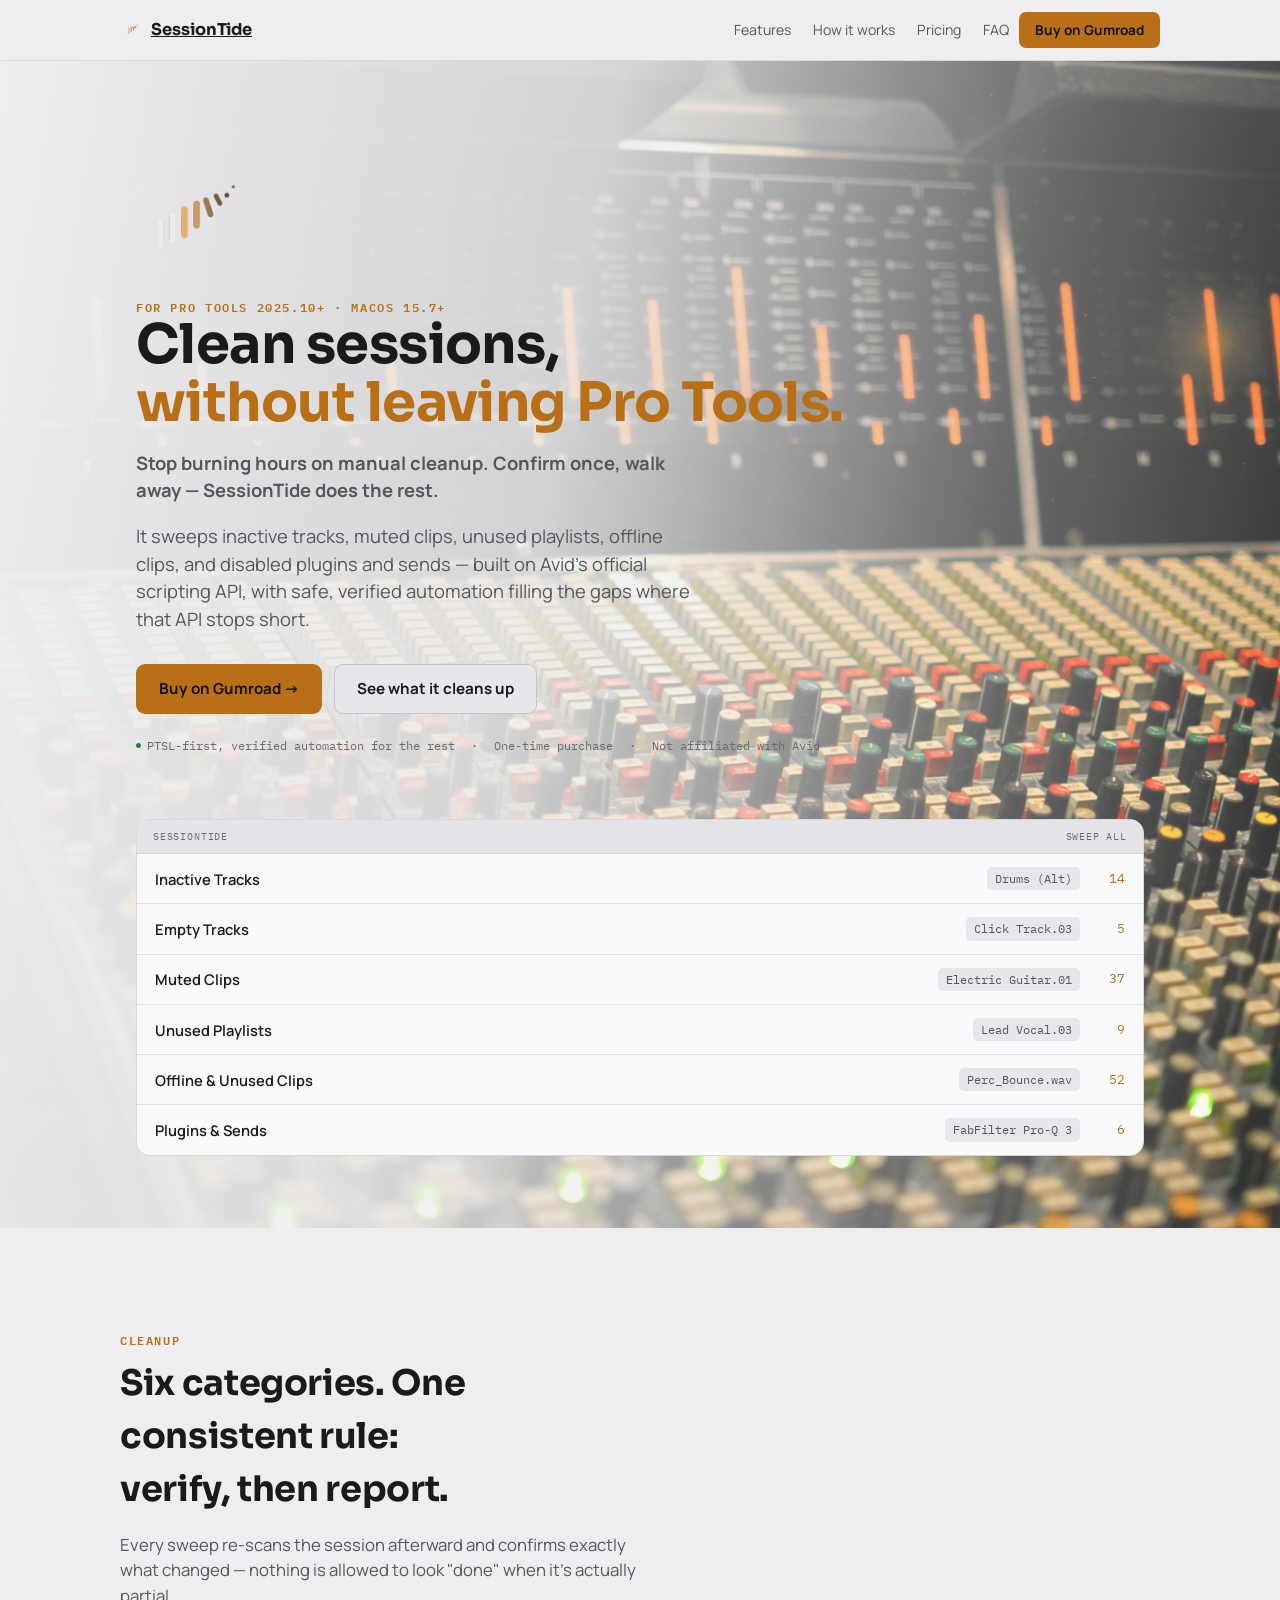
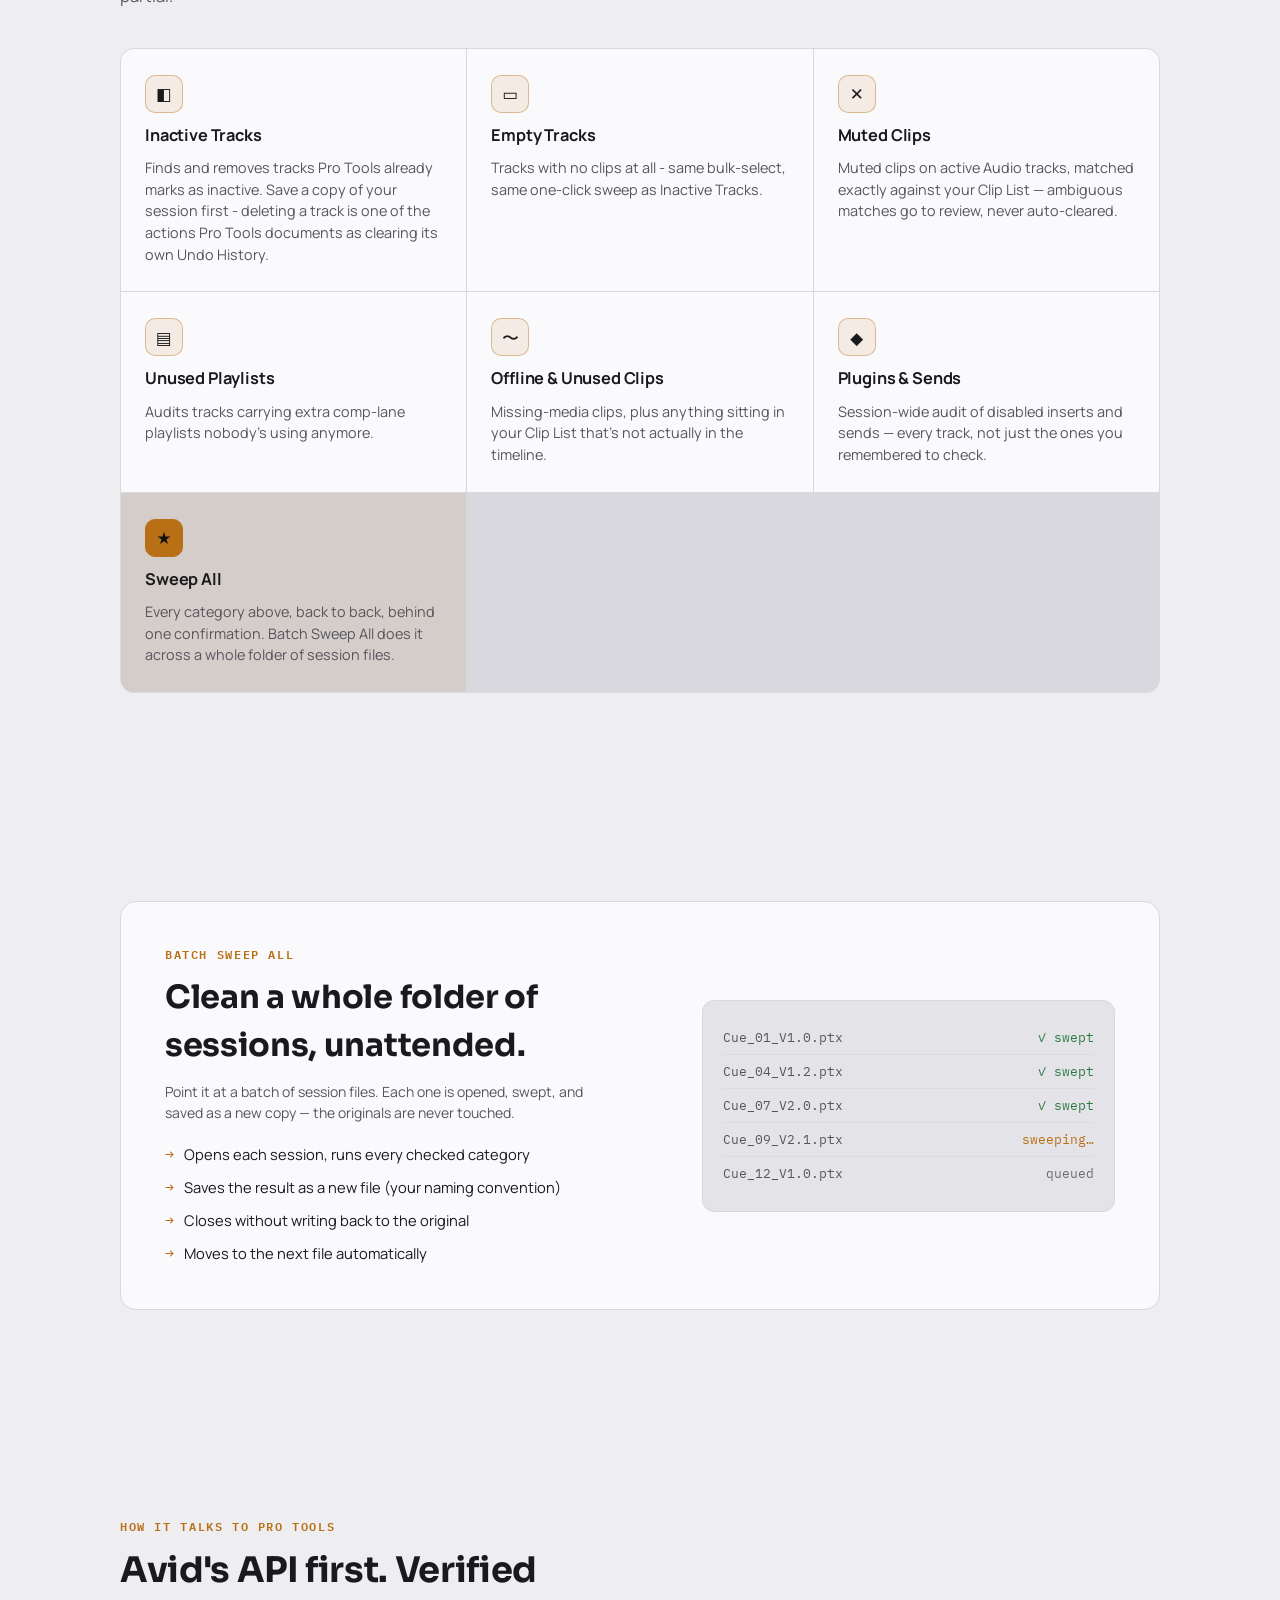
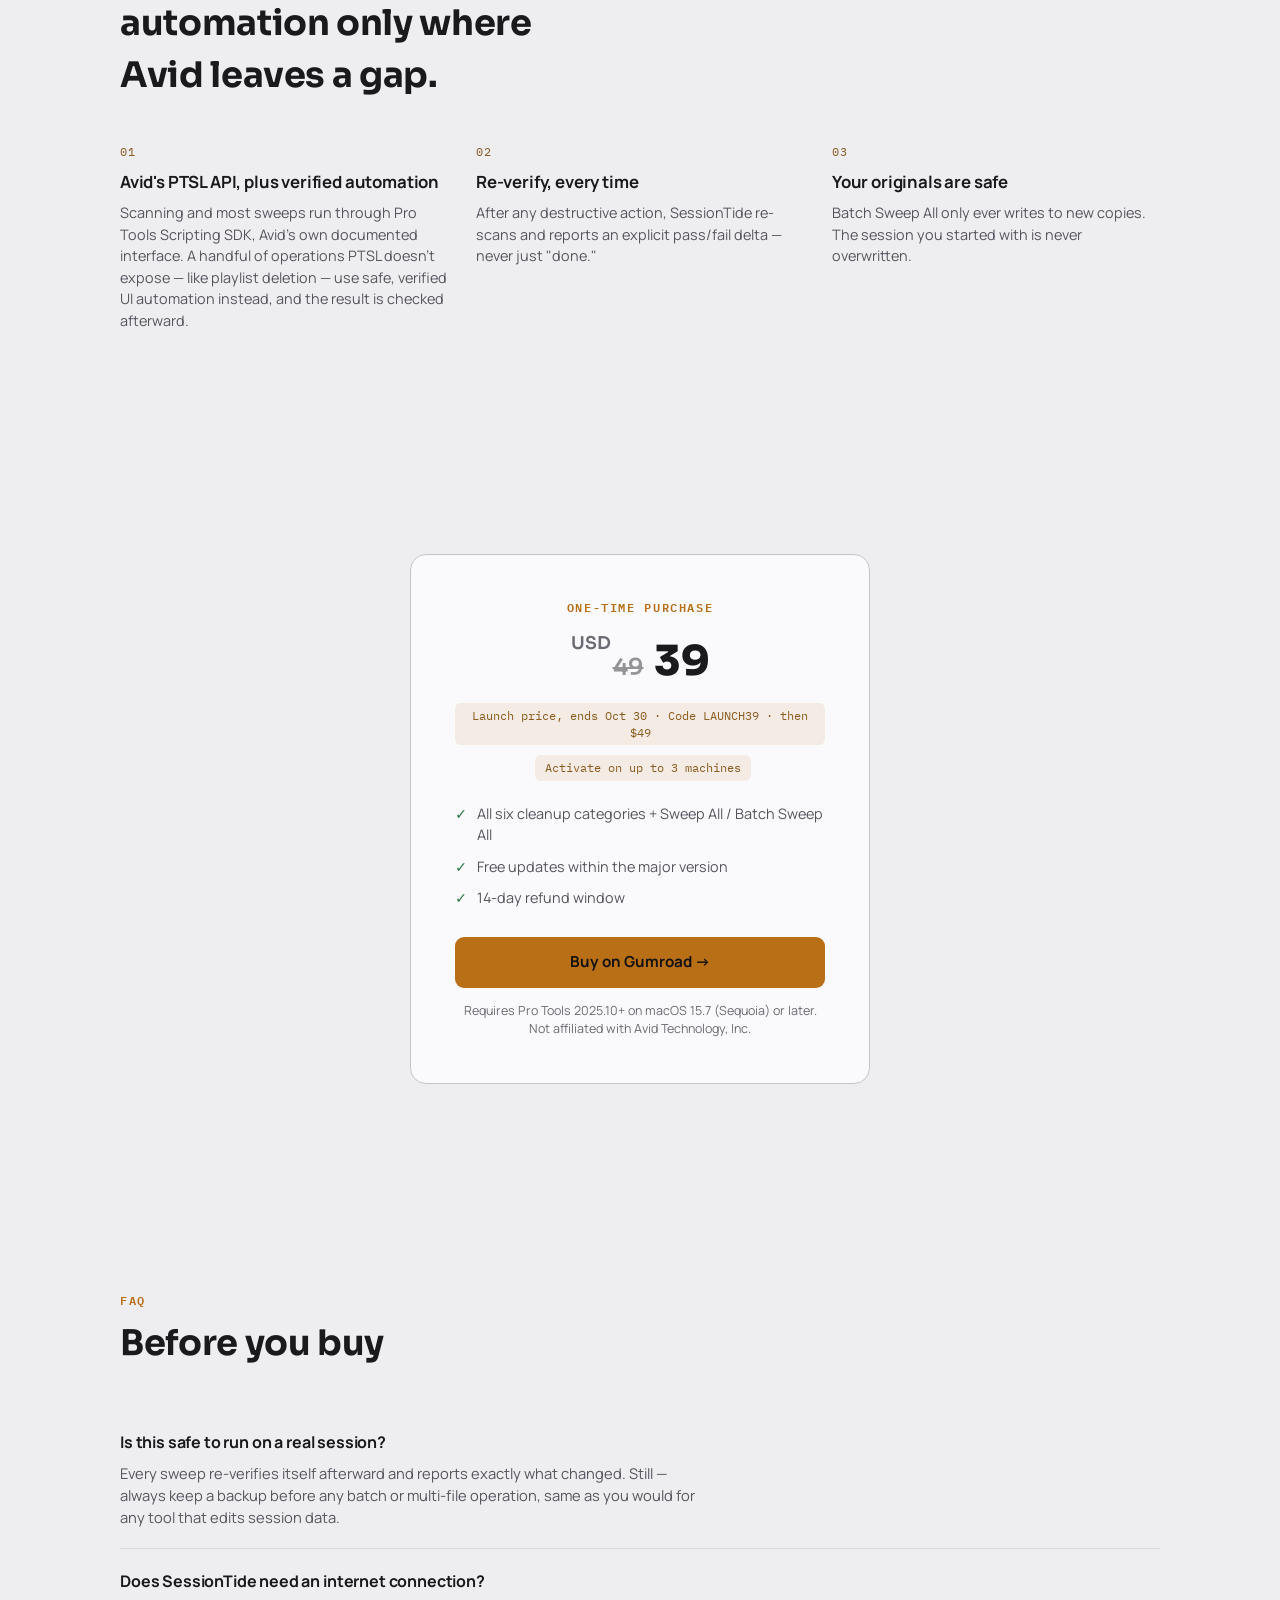
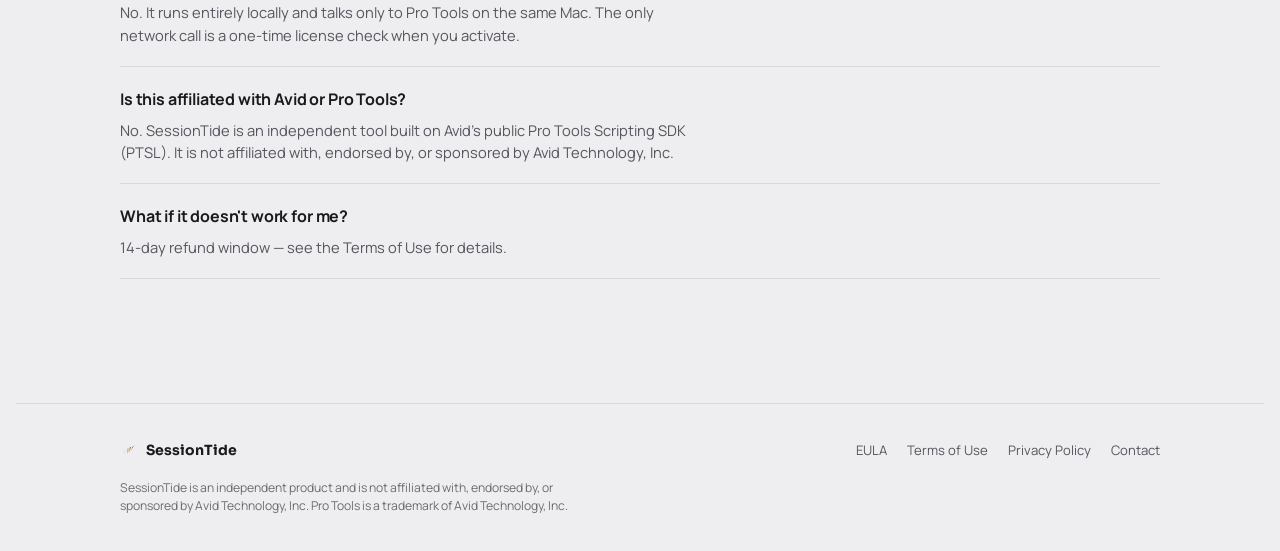
==== index.html @ fb112e32 "Fix Inactive Tracks' Undo claim with documented, tested reality "Undo brings them right back" was ne" ====
<!doctype html><html><head><meta charset=utf8><meta name=viewport content="width=device-width,initial-scale=1,viewport-fit=cover"><style>:root{color-scheme:light;box-sizing:border-box;padding-top:env(safe-area-inset-top,0px);padding-bottom:env(safe-area-inset-bottom,0px)}html{scroll-padding-top:env(safe-area-inset-top,0px)}body{margin:0;padding:0;font:14px -apple-system,BlinkMacSystemFont,sans-serif;background:#faf9f5;color:#141413}img{max-width:100%}[hidden]:not([hidden=until-found i]){display:none!important}</style></head><body>
<title>SessionTide</title>
<meta name="description" content="Session cleanup for Pro Tools, built on Avid's official scripting API — with safe, verified automation for the few things that API can't do.">
<link rel="preconnect" href="https://fonts.googleapis.com">
<link rel="preconnect" href="https://fonts.gstatic.com" crossorigin>
<link href="https://fonts.googleapis.com/css2?family=Sora:wght@400;600;700;800&family=Manrope:wght@400;500;600;700&family=IBM+Plex+Mono:wght@400;500;600&display=swap" rel="stylesheet">
<style>
  :root{
    --bg:#EEEEF0; --sidebar:#E4E4E8; --surface:#FAFAFC; --raised:#E7E7EB;
    --border:#D8D8DE; --border-strong:#C4C4CC;
    --text:#1A1A1D; --text-2:#55555E; --text-3:#6B6B73;
    --amber:#B86F16; --amber-muted:#8A5A1F; --amber-wash: rgba(184,111,22,.10);
    --success:#2F7A46; --danger:#B8391F;
    color-scheme: light dark;
  }
  @media (prefers-color-scheme: dark){
    :root:not([data-theme="light"]){
      --bg:#121215; --sidebar:#0E0E11; --surface:#19191E; --raised:#202026;
      --border:#26262D; --border-strong:#33333B;
      --text:#EDEDF0; --text-2:#A1A1AA; --text-3:#7C7C86;
      --amber:#E8A33D; --amber-muted:#B8894A; --amber-wash: rgba(232,163,61,.10);
      --success:#5FB878; --danger:#C8472F;
    }
  }
  :root[data-theme="dark"]{
    --bg:#121215; --sidebar:#0E0E11; --surface:#19191E; --raised:#202026;
    --border:#26262D; --border-strong:#33333B;
    --text:#EDEDF0; --text-2:#A1A1AA; --text-3:#7C7C86;
    --amber:#E8A33D; --amber-muted:#B8894A; --amber-wash: rgba(232,163,61,.10);
    --success:#5FB878; --danger:#C8472F;
  }

  *{box-sizing:border-box}
  html,body{margin:0; background:var(--bg); color:var(--text);}
  body{
    font-family:"Manrope",system-ui,sans-serif; line-height:1.5;
    padding-inline:16px;
    -webkit-font-smoothing:antialiased;
  }
  a{color:inherit}
  img{max-width:100%; display:block}
  .wrap{max-width:1040px; margin:0 auto;}
  section{padding-block:clamp(56px,9vw,104px);}
  h1,h2,h3{font-family:"Sora",system-ui,sans-serif; font-weight:700; letter-spacing:-0.01em; text-wrap:balance; margin:0;}
  .eyebrow{
    font-family:"IBM Plex Mono",monospace; font-size:.72rem; letter-spacing:.14em; text-transform:uppercase;
    color:var(--amber); font-weight:600;
  }
  .lede{color:var(--text-2); font-size:1.05rem; max-width:56ch;}
  .mono{font-family:"IBM Plex Mono",monospace;}

  /* ---------- nav ---------- */
  nav{
    position:sticky; top:0; z-index:20; background:color-mix(in srgb, var(--bg) 88%, transparent);
    backdrop-filter:blur(10px); border-bottom:1px solid var(--border);
    margin-inline:-16px; padding-inline:16px;
  }
  .nav-row{max-width:1040px; margin:0 auto; display:flex; align-items:center; gap:10px; height:60px;}
  .nav-row .brand{display:flex; align-items:center; gap:9px; font-family:"Sora",sans-serif; font-weight:700; font-size:1.02rem;}
  .nav-row .brand img{width:22px; height:22px;}
  .nav-links{display:flex; gap:22px; margin-left:auto; font-size:.88rem; color:var(--text-2);}
  .nav-links a{text-decoration:none;}
  .nav-links a:hover{color:var(--text);}
  .nav-cta{
    font-family:"Manrope",sans-serif; font-weight:700; font-size:.85rem;
    background:var(--amber); color:#141210; padding:8px 16px; border-radius:7px; text-decoration:none;
    white-space:nowrap;
  }
  @media (max-width:640px){ .nav-links{display:none;} }

  /* ---------- hero ---------- */
  /* hero-console.jpg: "Neve Sound Board" by Conner Darnell on Unsplash
     (Unsplash License, free for commercial use, no attribution required -
     credited here anyway). Swapped 2026-10-05 again, user-picked from a
     fresh search - classic Neve-style large-format console, cream knobs,
     lit orange meter bridge at varied levels (not all zero).
     https://unsplash.com/photos/black-audio-mixer-with-audio-mixer-yk0c7Ww_ws8 */
  .hero{
    position:relative; isolation:isolate; overflow:hidden;
    margin-inline:calc(50% - 50vw); padding-inline:max(16px, calc(50vw - 504px));
    padding-top:clamp(52px,10vw,96px); padding-bottom:clamp(40px,7vw,72px);
  }
  .hero::before{
    content:""; position:absolute; inset:0; z-index:-1;
    background:
      linear-gradient(100deg, var(--bg) 0%, color-mix(in srgb, var(--bg) 88%, transparent) 42%, color-mix(in srgb, var(--bg) 45%, transparent) 72%, color-mix(in srgb, var(--bg) 18%, transparent) 100%),
      url('hero-console.jpg') center 38% / cover no-repeat;
  }
  @media (max-width:640px){
    .hero::before{
      background:
        linear-gradient(180deg, var(--bg) 0%, color-mix(in srgb, var(--bg) 92%, transparent) 55%, color-mix(in srgb, var(--bg) 60%, transparent) 100%),
        url('hero-console.jpg') center 30% / cover no-repeat;
    }
  }
  .hero-mark{width:120px; height:120px; margin-bottom:22px;}
  .hero h1{font-size:clamp(2.1rem,5.2vw,3.4rem); line-height:1.06;}
  .hero h1 .accent{color:var(--amber);}
  .hero .lede{font-size:1.15rem; margin-top:18px; max-width:52ch;}
  .hero-ctas{display:flex; gap:12px; margin-top:30px; flex-wrap:wrap;}
  .btn{
    font-family:"Manrope",sans-serif; font-weight:700; font-size:.95rem;
    padding:13px 22px; border-radius:9px; text-decoration:none; display:inline-flex; align-items:center; gap:8px;
    border:1px solid transparent;
  }
  .btn-primary{background:var(--amber); color:#141210;}
  .btn-secondary{background:var(--raised); color:var(--text); border-color:var(--border-strong);}
  .hero-meta{
    margin-top:22px; display:flex; gap:16px; flex-wrap:wrap;
    font-family:"IBM Plex Mono",monospace; font-size:.78rem; color:var(--text-3);
  }
  .hero-meta span{display:flex; align-items:center; gap:6px;}
  .dot{width:5px; height:5px; border-radius:50%; background:var(--success);}

  /* ---------- console preview (the bars motif) ---------- */
  .console-strip{
    margin-top:clamp(40px,7vw,64px); border:1px solid var(--border); border-radius:14px;
    background:var(--surface); overflow:hidden;
  }
  .console-strip .bar{
    height:34px; display:flex; align-items:center; gap:0; padding-inline:6px; border-bottom:1px solid var(--border);
    background:var(--sidebar);
  }
  .console-strip .bar span{
    font-family:"IBM Plex Mono",monospace; font-size:.65rem; letter-spacing:.08em; color:var(--text-3); padding:0 10px;
  }
  .console-row{
    display:flex; align-items:center; gap:14px; padding:13px 18px; border-bottom:1px solid color-mix(in srgb, var(--border) 70%, transparent);
    font-size:.92rem;
  }
  .console-row:last-child{border-bottom:none;}
  .console-row .name{font-weight:600; flex:1; min-width:0;}
  .console-row .tag{
    font-family:"IBM Plex Mono",monospace; font-size:.72rem; color:var(--text-2);
    background:var(--raised); padding:3px 8px; border-radius:5px; white-space:nowrap;
  }
  .console-row .count{font-family:"IBM Plex Mono",monospace; font-size:.82rem; color:var(--amber); width:2.4em; text-align:right;}

  /* ---------- feature grid ---------- */
  .grid-head{max-width:60ch; margin-bottom:40px;}
  .grid-head h2{font-size:clamp(1.6rem,3.4vw,2.2rem); margin-top:8px;}
  .feat-grid{display:grid; grid-template-columns:repeat(auto-fit,minmax(260px,1fr)); gap:1px; background:var(--border); border:1px solid var(--border); border-radius:14px; overflow:hidden;}
  .feat{background:var(--surface); padding:26px 24px; display:flex; flex-direction:column; gap:10px;}
  .feat .ico{
    width:38px; height:38px; border-radius:10px; background:var(--amber-wash); border:1px solid color-mix(in srgb, var(--amber) 40%, transparent);
    display:flex; align-items:center; justify-content:center; font-size:1.05rem;
  }
  .feat h3{font-size:1.02rem; font-family:"Manrope",sans-serif; font-weight:700;}
  .feat p{margin:0; color:var(--text-2); font-size:.9rem; line-height:1.5;}

  /* ---------- sweep-all banner ---------- */
  .banner{
    border:1px solid var(--border); border-radius:16px; background:var(--surface);
    padding:clamp(28px,5vw,44px); display:grid; grid-template-columns:1.1fr .9fr; gap:32px; align-items:center;
  }
  .banner .eyebrow{margin-bottom:10px;}
  .banner h2{font-size:clamp(1.5rem,3vw,2rem);}
  .banner p{color:var(--text-2); margin-top:12px; max-width:48ch;}
  .banner-list{list-style:none; margin:20px 0 0; padding:0; display:flex; flex-direction:column; gap:10px;}
  .banner-list li{display:flex; gap:10px; align-items:baseline; font-size:.92rem;}
  .banner-list li::before{content:"→"; color:var(--amber); font-family:"IBM Plex Mono",monospace; flex-shrink:0;}
  .banner-visual{
    border:1px solid var(--border); border-radius:12px; background:var(--sidebar); padding:20px;
    font-family:"IBM Plex Mono",monospace; font-size:.8rem; color:var(--text-2);
  }
  .banner-visual .line{display:flex; justify-content:space-between; padding:7px 0; border-bottom:1px solid color-mix(in srgb, var(--border) 70%, transparent);}
  .banner-visual .line:last-child{border-bottom:none;}
  .banner-visual .ok{color:var(--success);}
  @media (max-width:760px){ .banner{grid-template-columns:1fr;} }

  /* ---------- trust ---------- */
  .trust{display:grid; grid-template-columns:repeat(auto-fit,minmax(220px,1fr)); gap:28px;}
  .trust-item .num{font-family:"IBM Plex Mono",monospace; color:var(--amber-muted); font-size:.78rem; letter-spacing:.08em;}
  .trust-item h3{font-size:1.05rem; margin-top:8px; font-family:"Manrope",sans-serif; font-weight:700;}
  .trust-item p{color:var(--text-2); font-size:.9rem; margin-top:8px;}

  /* ---------- pricing ---------- */
  .price-card{
    border:1px solid var(--border-strong); border-radius:16px; background:var(--surface);
    padding:clamp(28px,5vw,44px); text-align:center; max-width:460px; margin:0 auto;
  }
  .price-value{font-family:"Sora",sans-serif; font-weight:800; font-size:2.6rem; margin-top:14px;}
  .price-value .cur{font-size:1.1rem; color:var(--text-3); font-weight:600; vertical-align:top; margin-right:2px;}
  .price-note{font-family:"IBM Plex Mono",monospace; font-size:.72rem; color:var(--amber-muted); background:var(--amber-wash); display:inline-block; padding:4px 10px; border-radius:6px; margin-top:10px;}
  .price-list{list-style:none; padding:0; margin:22px 0; display:flex; flex-direction:column; gap:10px; text-align:left;}
  .price-list li{display:flex; gap:10px; font-size:.9rem; color:var(--text-2);}
  .price-list li::before{content:"✓"; color:var(--success); font-weight:700; flex-shrink:0;}
  .price-card .btn{width:100%; justify-content:center; margin-top:6px;}
  .price-fine{font-size:.78rem; color:var(--text-3); margin-top:14px;}

  /* ---------- faq ---------- */
  .faq-item{border-bottom:1px solid var(--border); padding-block:20px;}
  .faq-item:first-child{border-top:1px solid var(--border);}
  .faq-item h3{font-size:1rem; font-family:"Manrope",sans-serif; font-weight:700;}
  .faq-item p{color:var(--text-2); font-size:.92rem; margin:8px 0 0; max-width:64ch;}

  /* ---------- footer ---------- */
  footer{border-top:1px solid var(--border); padding-block:36px; margin-top:20px;}
  .foot-row{display:flex; justify-content:space-between; align-items:center; flex-wrap:wrap; gap:16px;}
  .foot-links{display:flex; gap:20px; font-size:.82rem; color:var(--text-2); flex-wrap:wrap;}
  .foot-links a{text-decoration:none;}
  .foot-links a:hover{color:var(--text);}
  .foot-disclaimer{font-size:.76rem; color:var(--text-3); margin-top:18px; max-width:70ch;}
</style>

<nav>
  <div class="nav-row">
    <a href="#top" class="brand"><img src="[data-uri]" alt=""> SessionTide</a>
    <div class="nav-links">
      <a href="#features">Features</a>
      <a href="#how">How it works</a>
      <a href="#pricing">Pricing</a>
      <a href="#faq">FAQ</a>
    </div>
    <a class="nav-cta" href="https://juanpedrohuici.gumroad.com/l/kjigfs/LAUNCH39">Buy on Gumroad</a>
  </div>
</nav>

<div class="wrap" id="top">
  <section class="hero">
    <img class="hero-mark" src="[data-uri]" alt="SessionTide">
    <div class="eyebrow">FOR PRO TOOLS 2025.10+ · MACOS 15.7+</div>
    <h1>Clean sessions,<br><span class="accent">without leaving Pro Tools.</span></h1>
    <p class="lede"><strong>Stop burning hours on manual cleanup. Confirm once, walk away — SessionTide does the rest.</strong></p>
    <p class="lede">It sweeps inactive tracks, muted clips, unused playlists, offline clips, and disabled plugins and sends — built on Avid's official scripting API, with safe, verified automation filling the gaps where that API stops short.</p>
    <div class="hero-ctas">
      <a class="btn btn-primary" href="https://juanpedrohuici.gumroad.com/l/kjigfs/LAUNCH39">Buy on Gumroad →</a>
      <a class="btn btn-secondary" href="#features">See what it cleans up</a>
    </div>
    <div class="hero-meta">
      <span><span class="dot"></span>PTSL-first, verified automation for the rest</span>
      <span>·</span>
      <span>One-time purchase</span>
      <span>·</span>
      <span>Not affiliated with Avid</span>
    </div>

    <div class="console-strip">
      <div class="bar"><span>SESSIONTIDE</span><span style="margin-left:auto;">SWEEP ALL</span></div>
      <div class="console-row"><div class="name">Inactive Tracks</div><div class="tag">Drums (Alt)</div><div class="count">14</div></div>
      <div class="console-row"><div class="name">Empty Tracks</div><div class="tag">Click Track.03</div><div class="count">5</div></div>
      <div class="console-row"><div class="name">Muted Clips</div><div class="tag">Electric Guitar.01</div><div class="count">37</div></div>
      <div class="console-row"><div class="name">Unused Playlists</div><div class="tag">Lead Vocal.03</div><div class="count">9</div></div>
      <div class="console-row"><div class="name">Offline &amp; Unused Clips</div><div class="tag">Perc_Bounce.wav</div><div class="count">52</div></div>
      <div class="console-row"><div class="name">Plugins &amp; Sends</div><div class="tag">FabFilter Pro-Q 3</div><div class="count">6</div></div>
    </div>
  </section>

  <section id="features">
    <div class="grid-head">
      <div class="eyebrow">CLEANUP</div>
      <h2>Six categories. One consistent rule: verify, then report.</h2>
      <p class="lede">Every sweep re-scans the session afterward and confirms exactly what changed — nothing is allowed to look "done" when it's actually partial.</p>
    </div>
    <div class="feat-grid">
      <div class="feat">
        <div class="ico">◧</div>
        <h3>Inactive Tracks</h3>
        <p>Finds and removes tracks Pro Tools already marks as inactive. Save a copy of your session first - deleting a track is one of the actions Pro Tools documents as clearing its own Undo History.</p>
      </div>
      <div class="feat">
        <div class="ico">▭</div>
        <h3>Empty Tracks</h3>
        <p>Tracks with no clips at all - same bulk-select, same one-click sweep as Inactive Tracks.</p>
      </div>
      <div class="feat">
        <div class="ico">✕</div>
        <h3>Muted Clips</h3>
        <p>Muted clips on active Audio tracks, matched exactly against your Clip List — ambiguous matches go to review, never auto-cleared.</p>
      </div>
      <div class="feat">
        <div class="ico">▤</div>
        <h3>Unused Playlists</h3>
        <p>Audits tracks carrying extra comp-lane playlists nobody's using anymore.</p>
      </div>
      <div class="feat">
        <div class="ico">〜</div>
        <h3>Offline &amp; Unused Clips</h3>
        <p>Missing-media clips, plus anything sitting in your Clip List that's not actually in the timeline.</p>
      </div>
      <div class="feat">
        <div class="ico">◆</div>
        <h3>Plugins &amp; Sends</h3>
        <p>Session-wide audit of disabled inserts and sends — every track, not just the ones you remembered to check.</p>
      </div>
      <div class="feat" style="background:var(--amber-wash);">
        <div class="ico" style="background:var(--amber); color:#141210; border-color:var(--amber);">★</div>
        <h3>Sweep All</h3>
        <p>Every category above, back to back, behind one confirmation. Batch Sweep All does it across a whole folder of session files.</p>
      </div>
    </div>
  </section>

  <section id="how">
    <div class="banner">
      <div>
        <div class="eyebrow">BATCH SWEEP ALL</div>
        <h2>Clean a whole folder of sessions, unattended.</h2>
        <p>Point it at a batch of session files. Each one is opened, swept, and saved as a new copy — the originals are never touched.</p>
        <ul class="banner-list">
          <li>Opens each session, runs every checked category</li>
          <li>Saves the result as a new file (your naming convention)</li>
          <li>Closes without writing back to the original</li>
          <li>Moves to the next file automatically</li>
        </ul>
      </div>
      <div class="banner-visual">
        <div class="line"><span>Cue_01_V1.0.ptx</span><span class="ok">✓ swept</span></div>
        <div class="line"><span>Cue_04_V1.2.ptx</span><span class="ok">✓ swept</span></div>
        <div class="line"><span>Cue_07_V2.0.ptx</span><span class="ok">✓ swept</span></div>
        <div class="line"><span>Cue_09_V2.1.ptx</span><span style="color:var(--amber);">sweeping…</span></div>
        <div class="line"><span>Cue_12_V1.0.ptx</span><span style="color:var(--text-3);">queued</span></div>
      </div>
    </div>
  </section>

  <section>
    <div class="grid-head">
      <div class="eyebrow">HOW IT TALKS TO PRO TOOLS</div>
      <h2>Avid's API first. Verified automation only where Avid leaves a gap.</h2>
    </div>
    <div class="trust">
      <div class="trust-item">
        <div class="num mono">01</div>
        <h3>Avid's PTSL API, plus verified automation</h3>
        <p>Scanning and most sweeps run through Pro Tools Scripting SDK, Avid's own documented interface. A handful of operations PTSL doesn't expose — like playlist deletion — use safe, verified UI automation instead, and the result is checked afterward.</p>
      </div>
      <div class="trust-item">
        <div class="num mono">02</div>
        <h3>Re-verify, every time</h3>
        <p>After any destructive action, SessionTide re-scans and reports an explicit pass/fail delta — never just "done."</p>
      </div>
      <div class="trust-item">
        <div class="num mono">03</div>
        <h3>Your originals are safe</h3>
        <p>Batch Sweep All only ever writes to new copies. The session you started with is never overwritten.</p>
      </div>
    </div>
  </section>

  <section id="pricing">
    <div class="price-card">
      <div class="eyebrow">ONE-TIME PURCHASE</div>
      <div class="price-value"><span class="cur">USD</span><span style="text-decoration:line-through; opacity:.45; font-size:.55em; margin-right:10px; font-weight:600;">49</span>39</div>
      <div class="price-note">Launch price, ends Oct 30 · Code LAUNCH39 · then $49</div>
      <div class="price-note" style="margin-left:6px;">Activate on up to 3 machines</div>
      <ul class="price-list">
        <li>All six cleanup categories + Sweep All / Batch Sweep All</li>
        <li>Free updates within the major version</li>
        <li>14-day refund window</li>
      </ul>
      <a class="btn btn-primary" href="https://juanpedrohuici.gumroad.com/l/kjigfs/LAUNCH39">Buy on Gumroad →</a>
      <div class="price-fine">Requires Pro Tools 2025.10+ on macOS 15.7 (Sequoia) or later. Not affiliated with Avid Technology, Inc.</div>
    </div>
  </section>

  <section id="faq">
    <div class="grid-head">
      <div class="eyebrow">FAQ</div>
      <h2>Before you buy</h2>
    </div>
    <div class="faq-item">
      <h3>Is this safe to run on a real session?</h3>
      <p>Every sweep re-verifies itself afterward and reports exactly what changed. Still — always keep a backup before any batch or multi-file operation, same as you would for any tool that edits session data.</p>
    </div>
    <div class="faq-item">
      <h3>Does SessionTide need an internet connection?</h3>
      <p>No. It runs entirely locally and talks only to Pro Tools on the same Mac. The only network call is a one-time license check when you activate.</p>
    </div>
    <div class="faq-item">
      <h3>Is this affiliated with Avid or Pro Tools?</h3>
      <p>No. SessionTide is an independent tool built on Avid's public Pro Tools Scripting SDK (PTSL). It is not affiliated with, endorsed by, or sponsored by Avid Technology, Inc.</p>
    </div>
    <div class="faq-item">
      <h3>What if it doesn't work for me?</h3>
      <p>14-day refund window — see the Terms of Use for details.</p>
    </div>
  </section>
</div>

<footer>
  <div class="wrap">
    <div class="foot-row">
      <a href="#top" class="brand" style="display:flex; align-items:center; gap:8px; font-family:'Sora',sans-serif; font-weight:700; text-decoration:none;">
        <img src="[data-uri]" alt="" style="width:18px;height:18px;"> SessionTide
      </a>
      <div class="foot-links">
        <a href="eula.html">EULA</a>
        <a href="terms.html">Terms of Use</a>
        <a href="privacy.html">Privacy Policy</a>
        <a href="mailto:contact@sessiontide.com">Contact</a>
      </div>
    </div>
    <div class="foot-disclaimer">SessionTide is an independent product and is not affiliated with, endorsed by, or sponsored by Avid Technology, Inc. Pro Tools is a trademark of Avid Technology, Inc.</div>
  </div>
</footer>

</body></html>
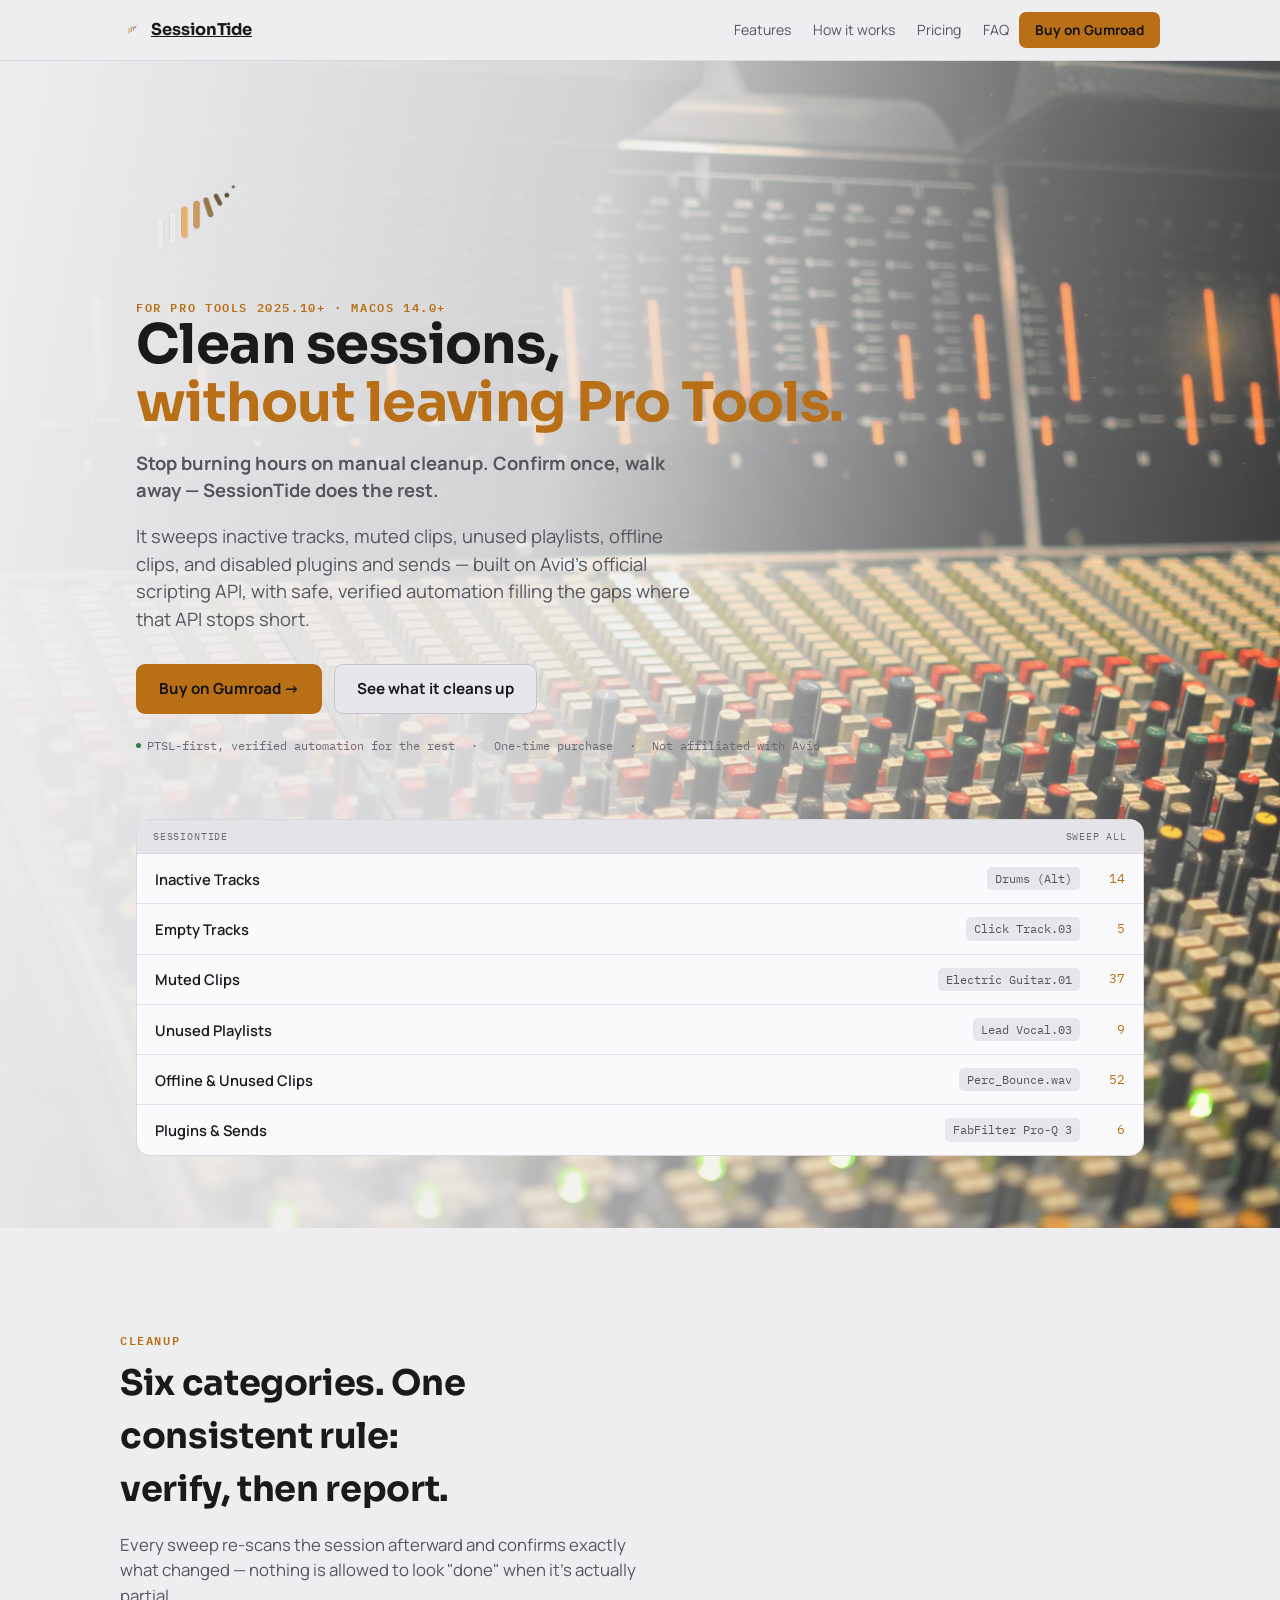
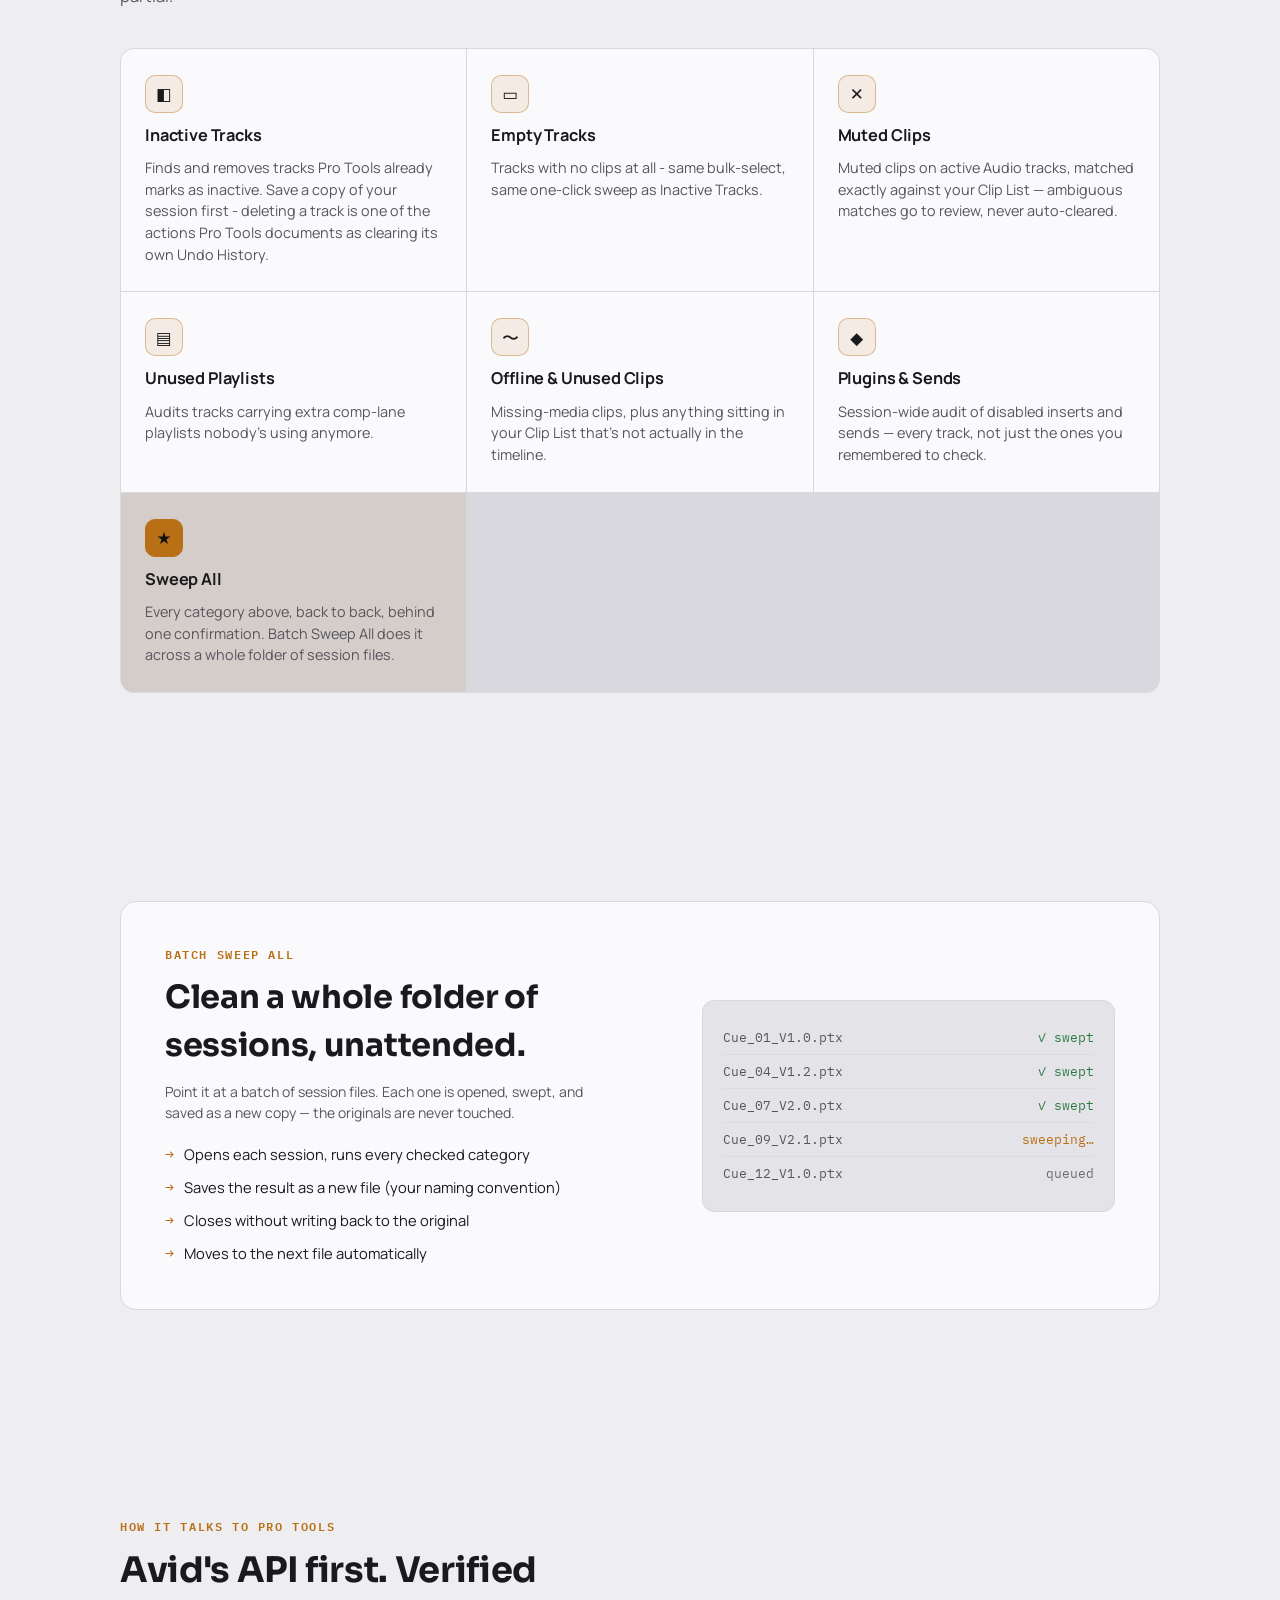
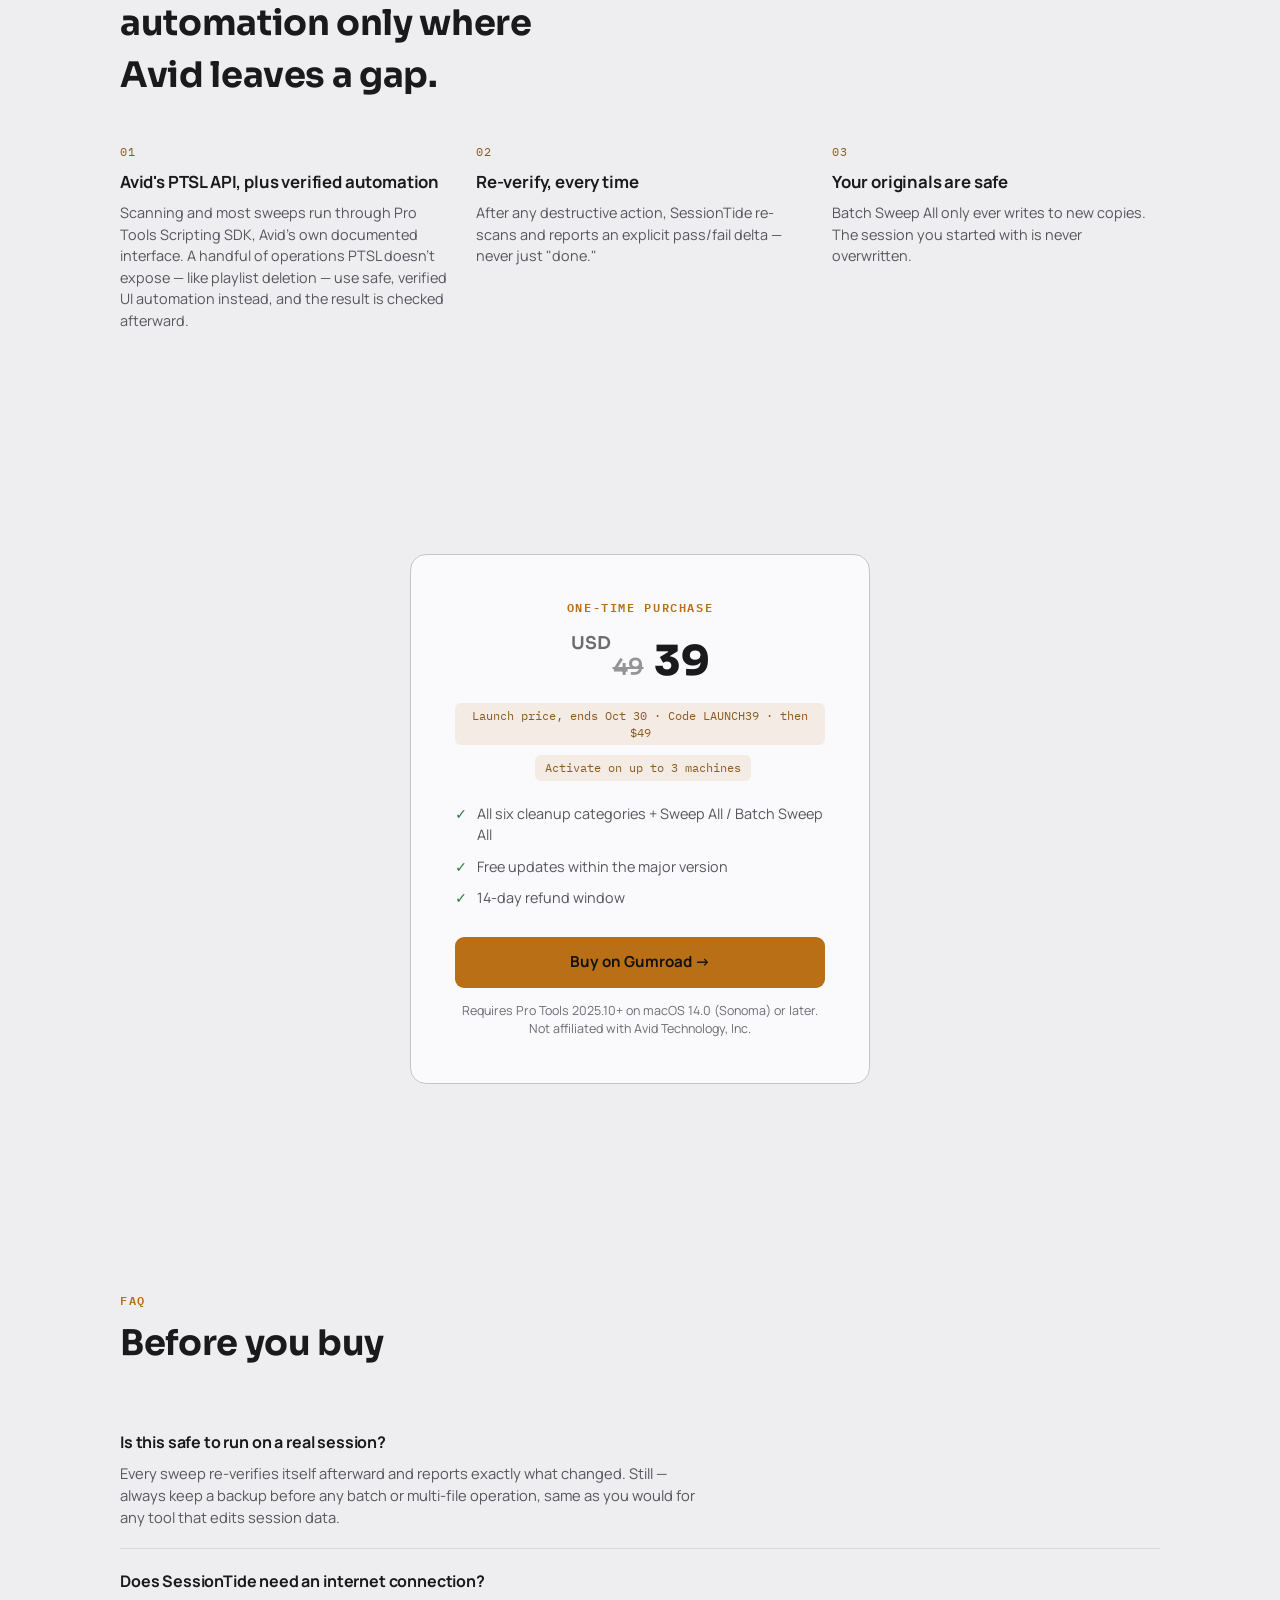
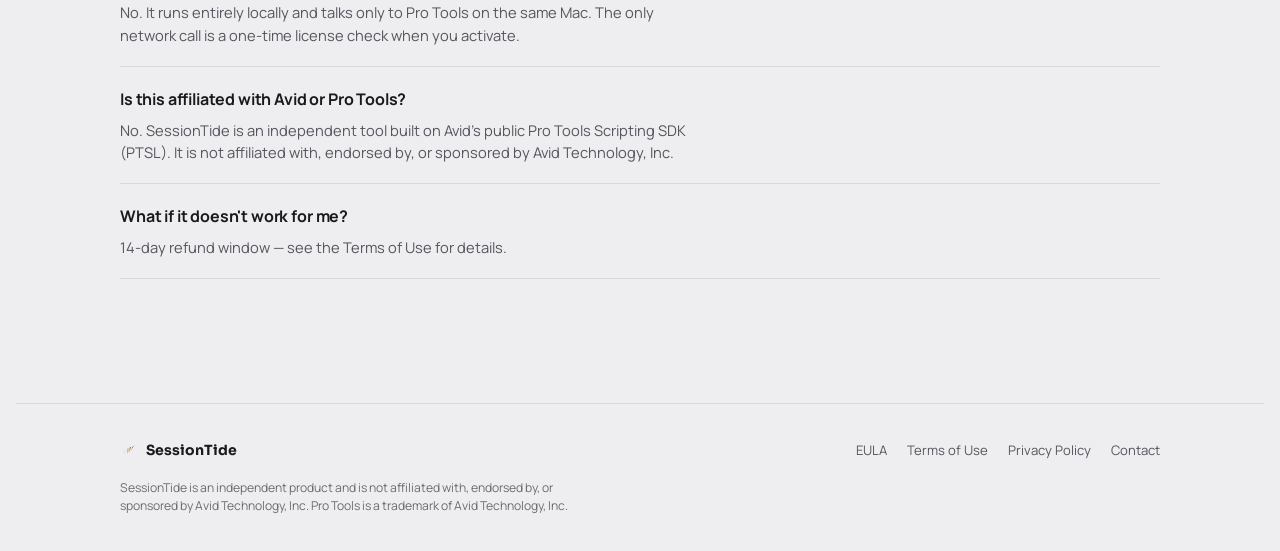
==== commit 62b2d616: "Update macOS requirement from 15.7 to 14.0 (Sonoma) SessionTide 1.4.4 lowered the real deployment ta" ====
--- a/index.html
+++ b/index.html
@@ -219,7 +219,7 @@
 <div class="wrap" id="top">
   <section class="hero">
     <img class="hero-mark" src="[data-uri]" alt="SessionTide">
-    <div class="eyebrow">FOR PRO TOOLS 2025.10+ · MACOS 15.7+</div>
+    <div class="eyebrow">FOR PRO TOOLS 2025.10+ · MACOS 14.0+</div>
     <h1>Clean sessions,<br><span class="accent">without leaving Pro Tools.</span></h1>
     <p class="lede"><strong>Stop burning hours on manual cleanup. Confirm once, walk away — SessionTide does the rest.</strong></p>
     <p class="lede">It sweeps inactive tracks, muted clips, unused playlists, offline clips, and disabled plugins and sends — built on Avid's official scripting API, with safe, verified automation filling the gaps where that API stops short.</p>
@@ -350,7 +350,7 @@
         <li>14-day refund window</li>
       </ul>
       <a class="btn btn-primary" href="https://juanpedrohuici.gumroad.com/l/kjigfs/LAUNCH39">Buy on Gumroad →</a>
-      <div class="price-fine">Requires Pro Tools 2025.10+ on macOS 15.7 (Sequoia) or later. Not affiliated with Avid Technology, Inc.</div>
+      <div class="price-fine">Requires Pro Tools 2025.10+ on macOS 14.0 (Sonoma) or later. Not affiliated with Avid Technology, Inc.</div>
     </div>
   </section>
 
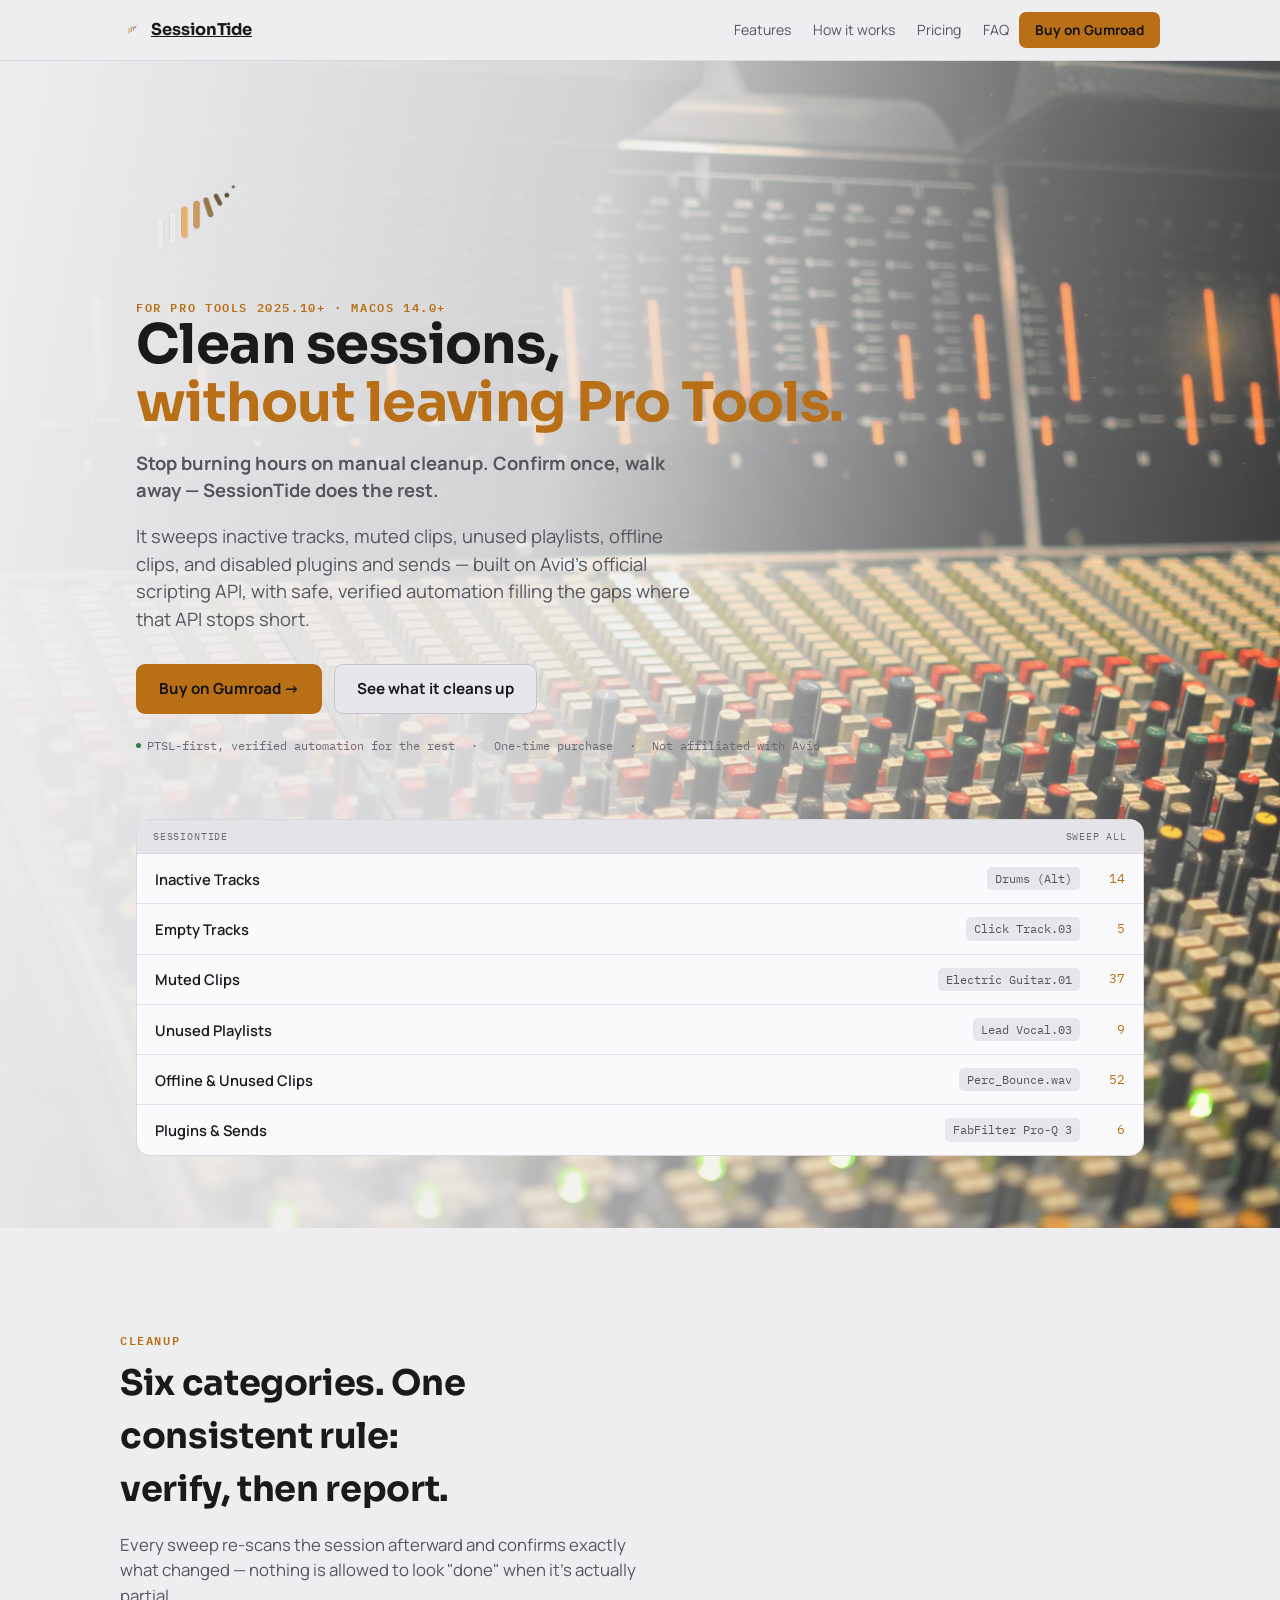
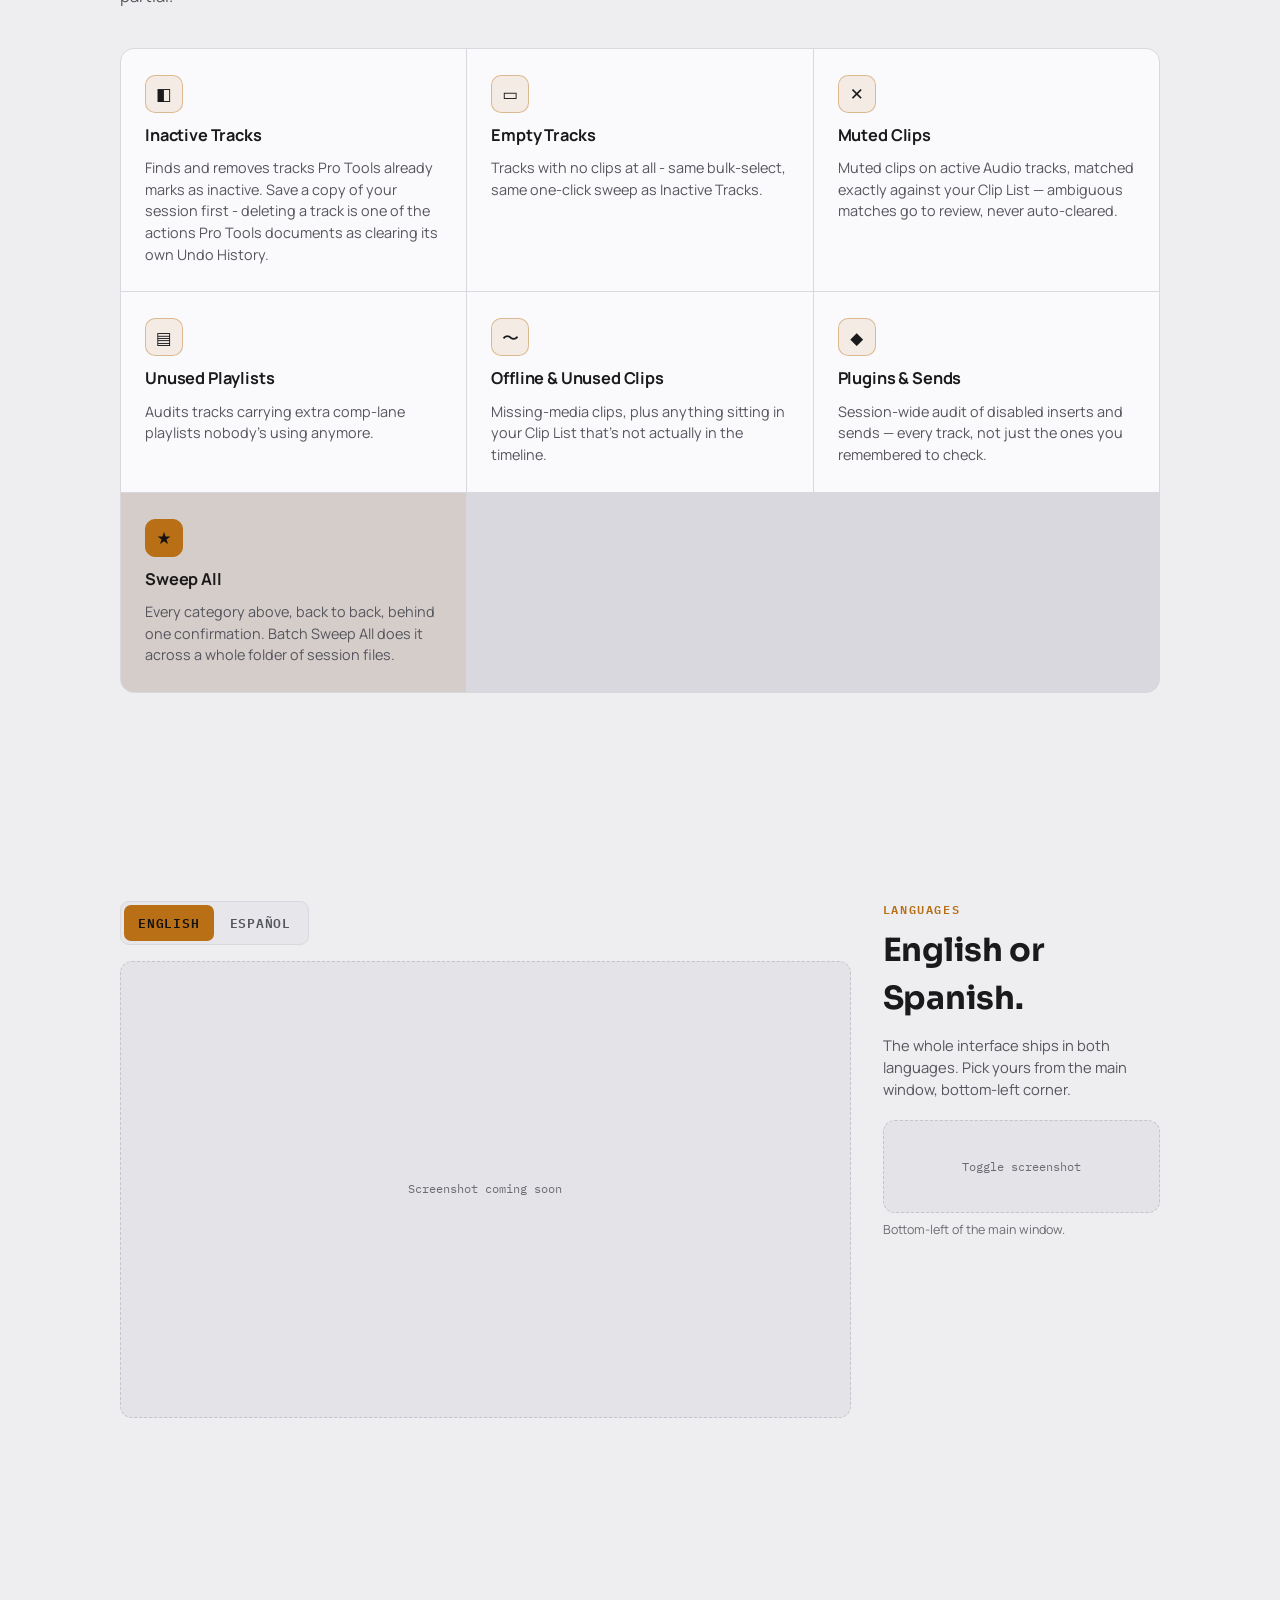
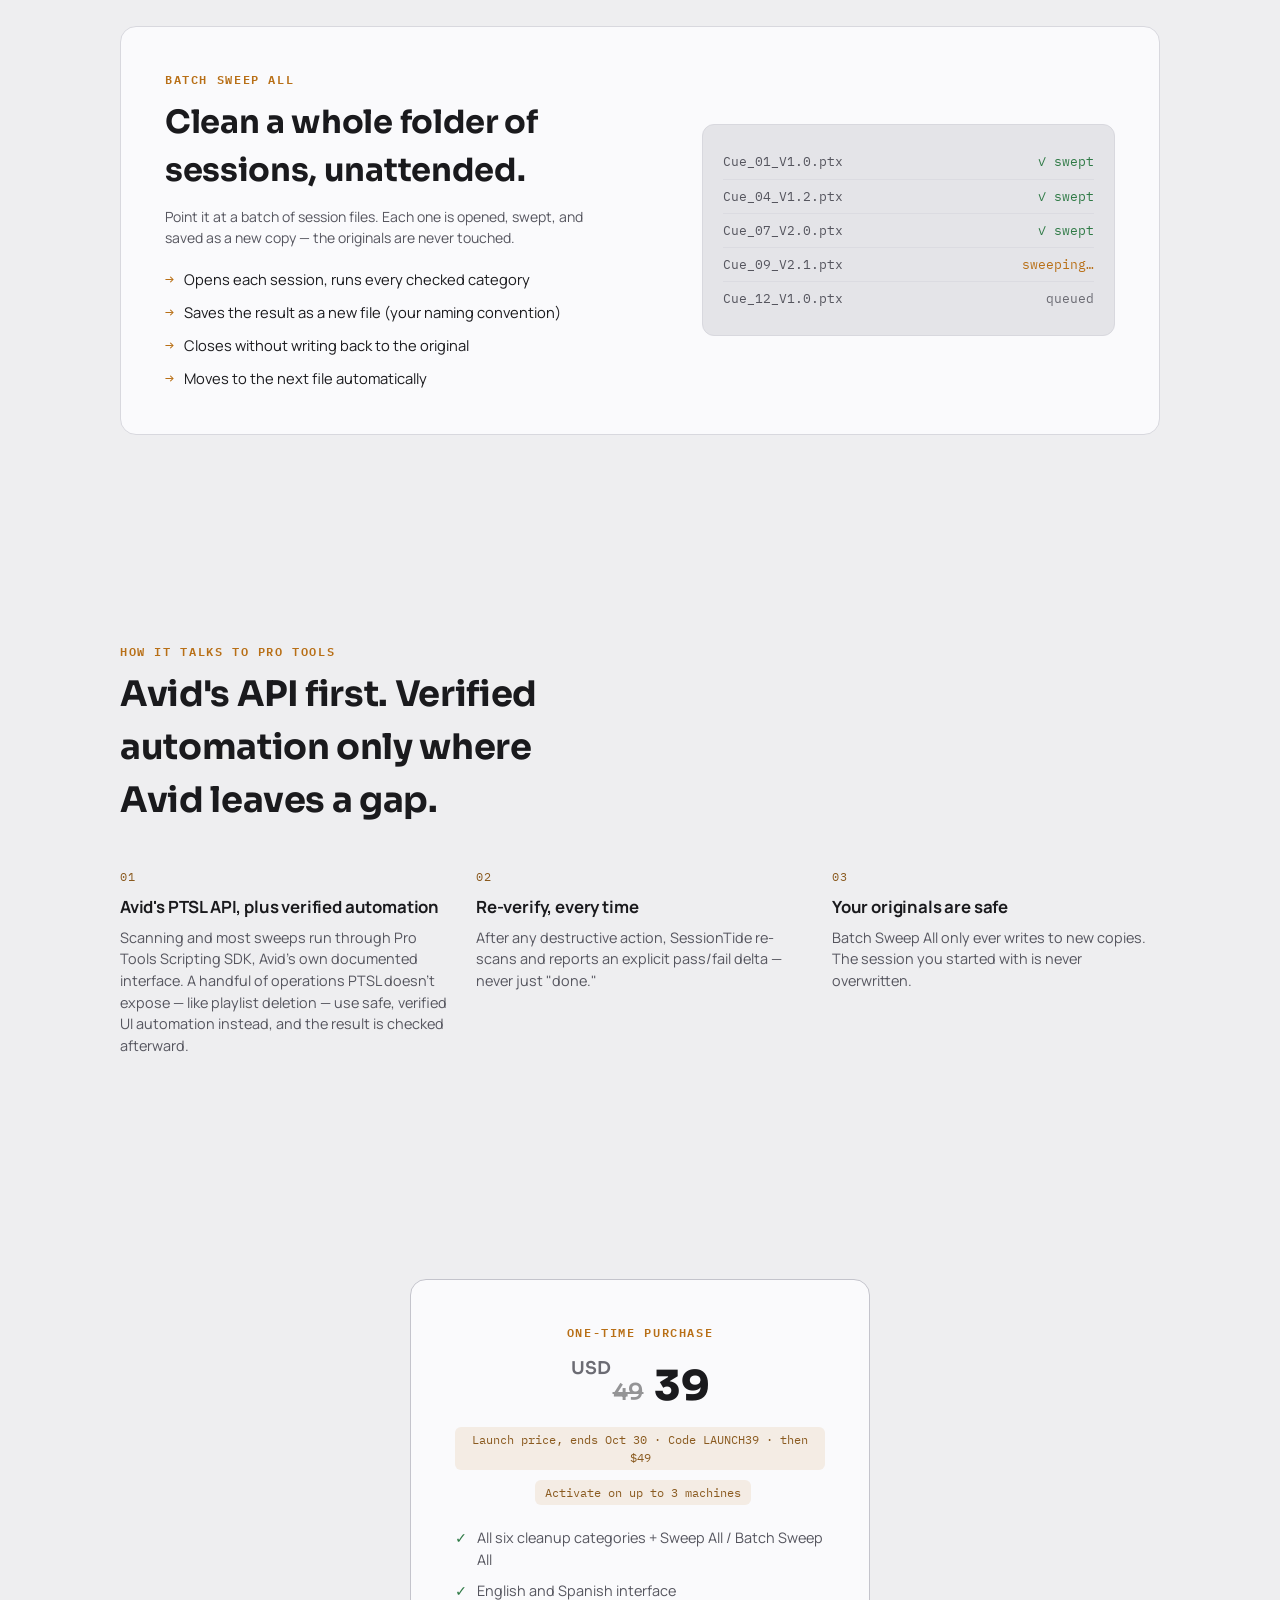
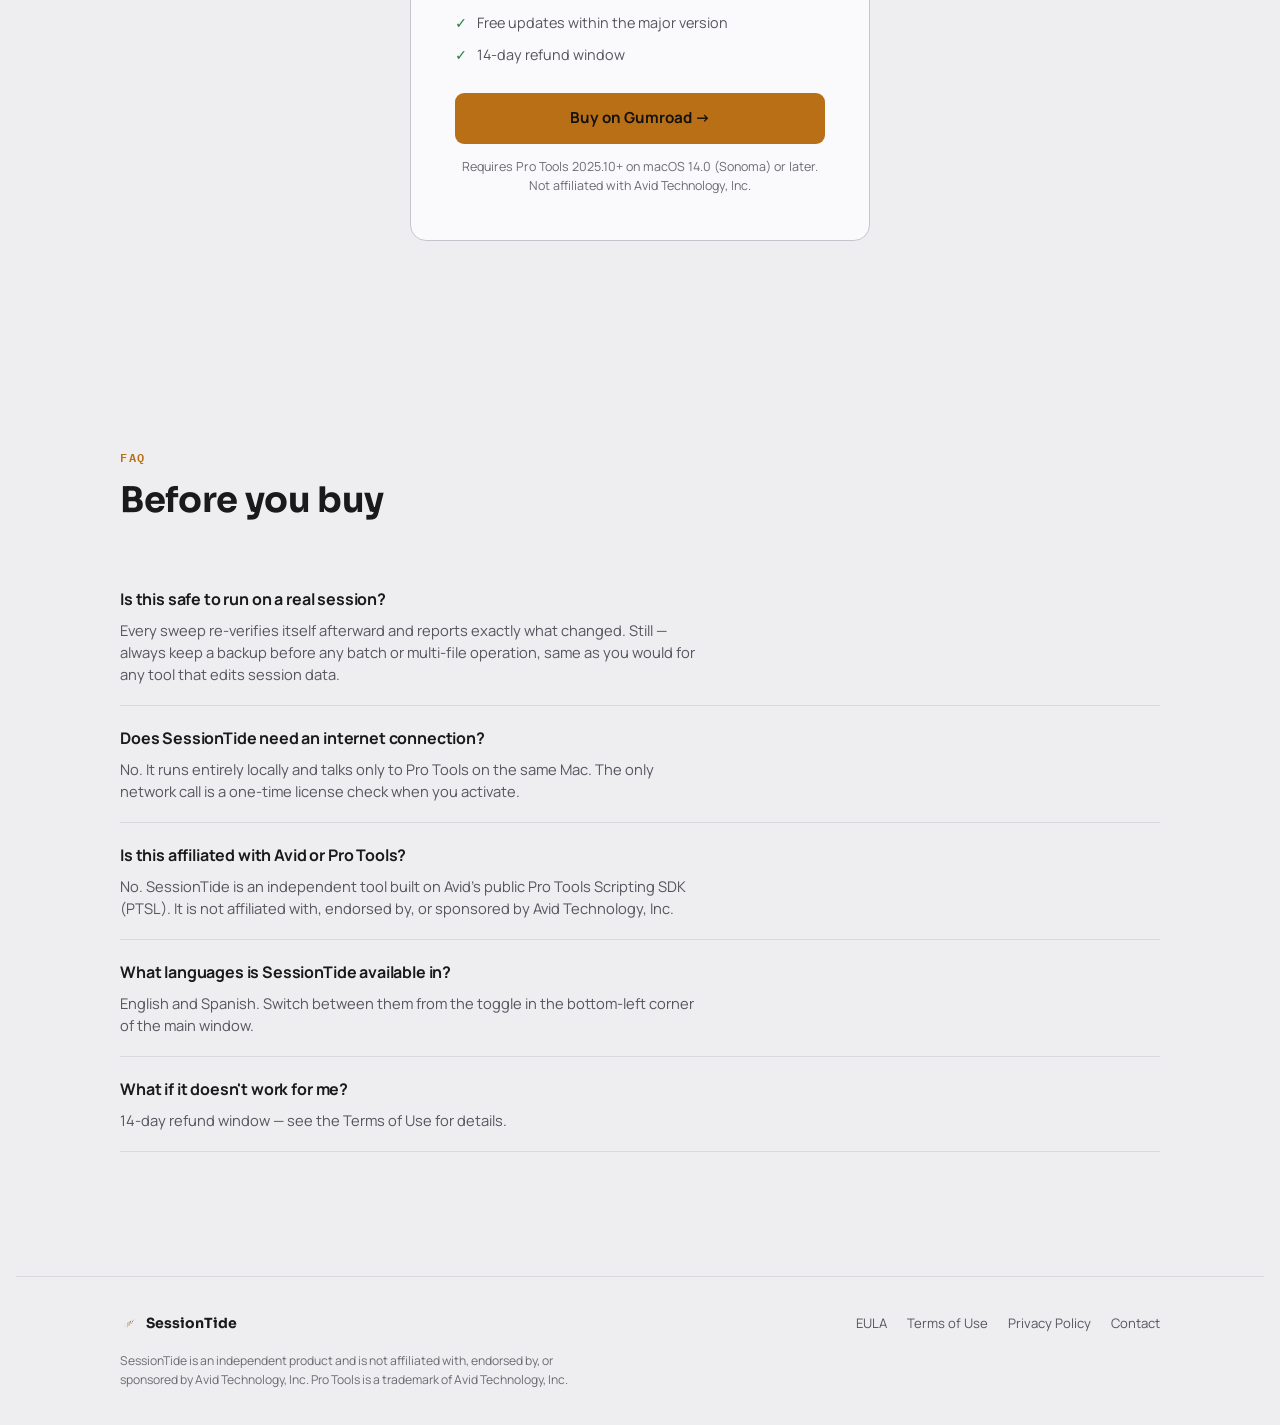
==== commit f6fdc30f: "Add Languages section with EN/ES screenshot toggle New section between Features and Batch Sweep All:" ====
--- a/index.html
+++ b/index.html
@@ -148,6 +148,38 @@
   .feat h3{font-size:1.02rem; font-family:"Manrope",sans-serif; font-weight:700;}
   .feat p{margin:0; color:var(--text-2); font-size:.9rem; line-height:1.5;}
 
+  /* ---------- languages ---------- */
+  /* Screenshots live in screenshots/ (app-en.webp, app-es.webp, toggle.webp).
+     Until they exist, the frames show a dashed placeholder instead of a broken image. */
+  .lang{display:grid; grid-template-columns:1.45fr .55fr; gap:32px; align-items:start;}
+  .lang-switch{
+    display:inline-flex; padding:3px; gap:2px; border-radius:9px;
+    background:var(--raised); border:1px solid var(--border); margin-bottom:16px;
+  }
+  .lang-switch button{
+    font:600 .82rem "IBM Plex Mono",monospace; letter-spacing:.06em; color:var(--text-2);
+    background:none; border:0; border-radius:7px; padding:7px 14px; cursor:pointer;
+  }
+  .lang-switch button[aria-pressed="true"]{background:var(--amber); color:#141210;}
+  .shot{
+    position:relative; border-radius:12px; overflow:hidden;
+    border:1px dashed var(--border-strong); background:var(--sidebar);
+    display:flex; align-items:center; justify-content:center;
+    font-family:"IBM Plex Mono",monospace; font-size:.75rem; color:var(--text-3);
+  }
+  .shot-app{aspect-ratio:16/10;}
+  .shot-toggle{aspect-ratio:3/1;}
+  .shot img{position:absolute; inset:0; width:100%; height:100%; object-fit:contain; transition:opacity .25s ease;}
+  .shot img.off{opacity:0;}
+  .shot.loaded{border-style:solid; border-color:transparent; background:none;}
+  .shot.loaded > span{visibility:hidden;}
+  .lang-side h2{font-size:clamp(1.5rem,3vw,2rem); margin-top:8px;}
+  .lang-side p{color:var(--text-2); font-size:.92rem; margin:12px 0 0;}
+  .lang-side .shot{margin-top:20px;}
+  .lang-side .caption{font-size:.78rem; color:var(--text-3); margin-top:8px;}
+  @media (prefers-reduced-motion:reduce){ .shot img{transition:none;} }
+  @media (max-width:760px){ .lang{grid-template-columns:1fr;} .lang-side{order:-1;} }
+
   /* ---------- sweep-all banner ---------- */
   .banner{
     border:1px solid var(--border); border-radius:16px; background:var(--surface);
@@ -287,6 +319,32 @@
         <div class="ico" style="background:var(--amber); color:#141210; border-color:var(--amber);">★</div>
         <h3>Sweep All</h3>
         <p>Every category above, back to back, behind one confirmation. Batch Sweep All does it across a whole folder of session files.</p>
+      </div>
+    </div>
+  </section>
+
+  <section id="languages">
+    <div class="lang">
+      <div>
+        <div class="lang-switch" role="group" aria-label="Screenshot language">
+          <button type="button" data-lang="en" aria-pressed="true">ENGLISH</button>
+          <button type="button" data-lang="es" aria-pressed="false">ESPAÑOL</button>
+        </div>
+        <div class="shot shot-app">
+          <span>Screenshot coming soon</span>
+          <img src="screenshots/app-en.webp" data-lang="en" alt="SessionTide main window in English">
+          <img src="screenshots/app-es.webp" data-lang="es" class="off" alt="SessionTide main window in Spanish">
+        </div>
+      </div>
+      <div class="lang-side">
+        <div class="eyebrow">LANGUAGES</div>
+        <h2>English or Spanish.</h2>
+        <p>The whole interface ships in both languages. Pick yours from the main window, bottom-left corner.</p>
+        <div class="shot shot-toggle">
+          <span>Toggle screenshot</span>
+          <img src="screenshots/toggle.webp" alt="Language toggle in the bottom-left corner of the SessionTide main window">
+        </div>
+        <div class="caption">Bottom-left of the main window.</div>
       </div>
     </div>
   </section>
@@ -346,6 +404,7 @@
       <div class="price-note" style="margin-left:6px;">Activate on up to 3 machines</div>
       <ul class="price-list">
         <li>All six cleanup categories + Sweep All / Batch Sweep All</li>
+        <li>English and Spanish interface</li>
         <li>Free updates within the major version</li>
         <li>14-day refund window</li>
       </ul>
@@ -370,6 +429,10 @@
     <div class="faq-item">
       <h3>Is this affiliated with Avid or Pro Tools?</h3>
       <p>No. SessionTide is an independent tool built on Avid's public Pro Tools Scripting SDK (PTSL). It is not affiliated with, endorsed by, or sponsored by Avid Technology, Inc.</p>
+    </div>
+    <div class="faq-item">
+      <h3>What languages is SessionTide available in?</h3>
+      <p>English and Spanish. Switch between them from the toggle in the bottom-left corner of the main window.</p>
     </div>
     <div class="faq-item">
       <h3>What if it doesn't work for me?</h3>
@@ -395,4 +458,21 @@
   </div>
 </footer>
 
+<script>
+  // Language screenshots: hide the placeholder once an image loads, drop it if the file is missing.
+  document.querySelectorAll('.shot img').forEach(function(img){
+    function ok(){ img.closest('.shot').classList.add('loaded'); }
+    if (img.complete && img.naturalWidth) ok();
+    img.addEventListener('load', ok);
+    img.addEventListener('error', function(){ img.remove(); });
+  });
+  document.querySelectorAll('.lang-switch button').forEach(function(btn){
+    btn.addEventListener('click', function(){
+      var lang = btn.dataset.lang;
+      document.querySelectorAll('.lang-switch button').forEach(function(b){ b.setAttribute('aria-pressed', String(b === btn)); });
+      document.querySelectorAll('.shot-app img').forEach(function(img){ img.classList.toggle('off', img.dataset.lang !== lang); });
+    });
+  });
+</script>
+
 </body></html>
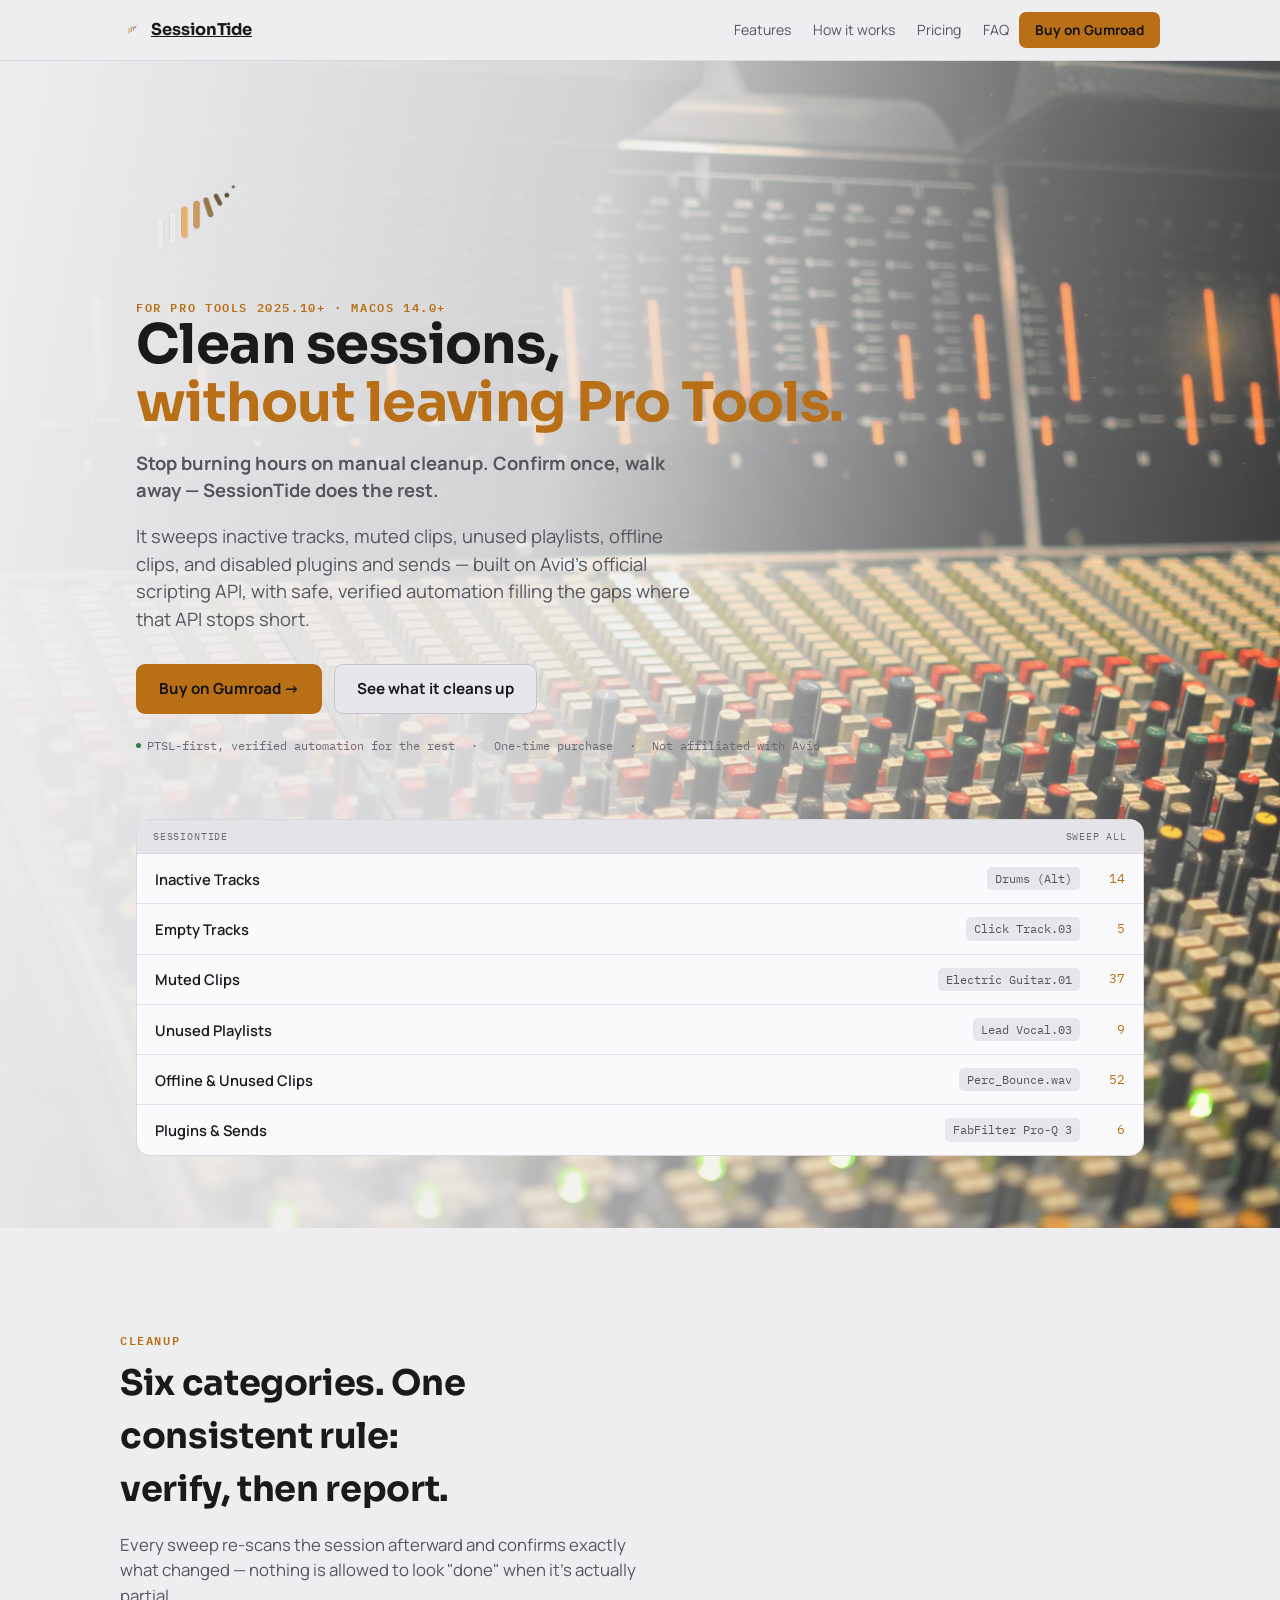
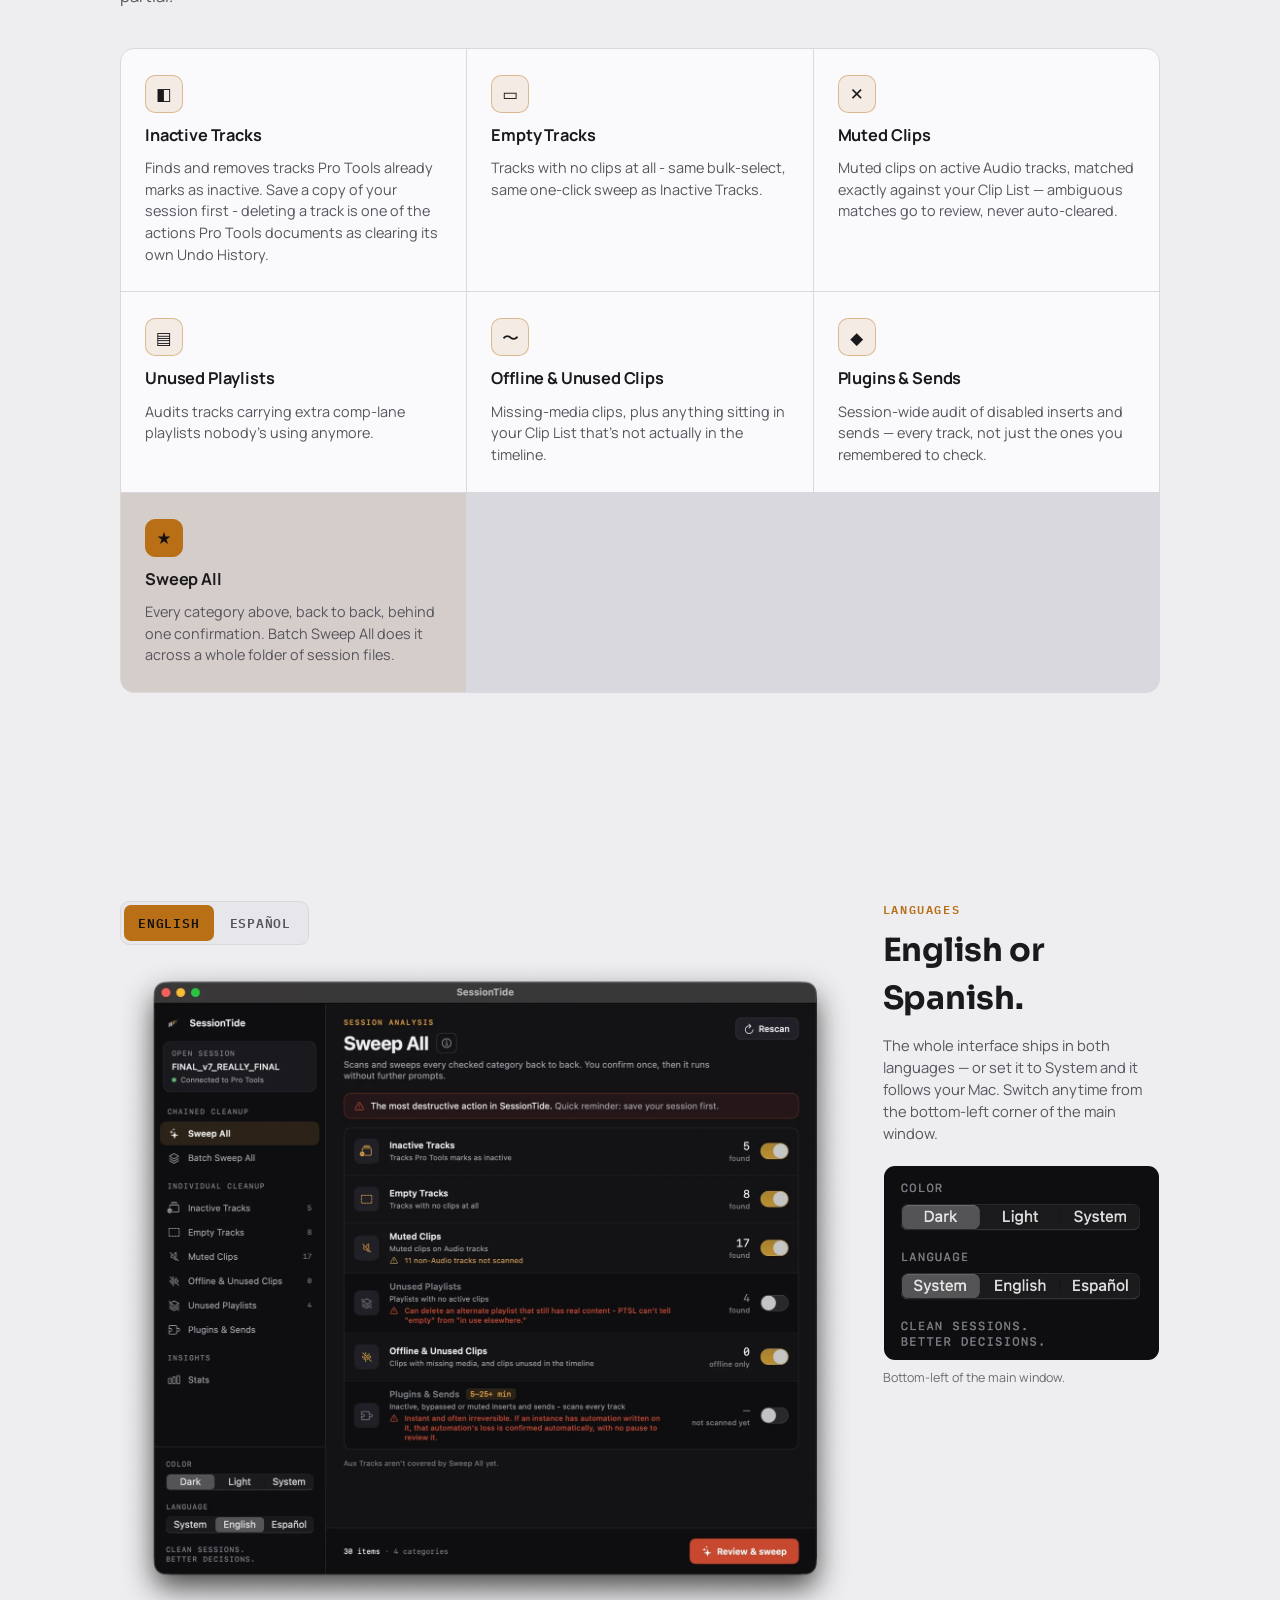
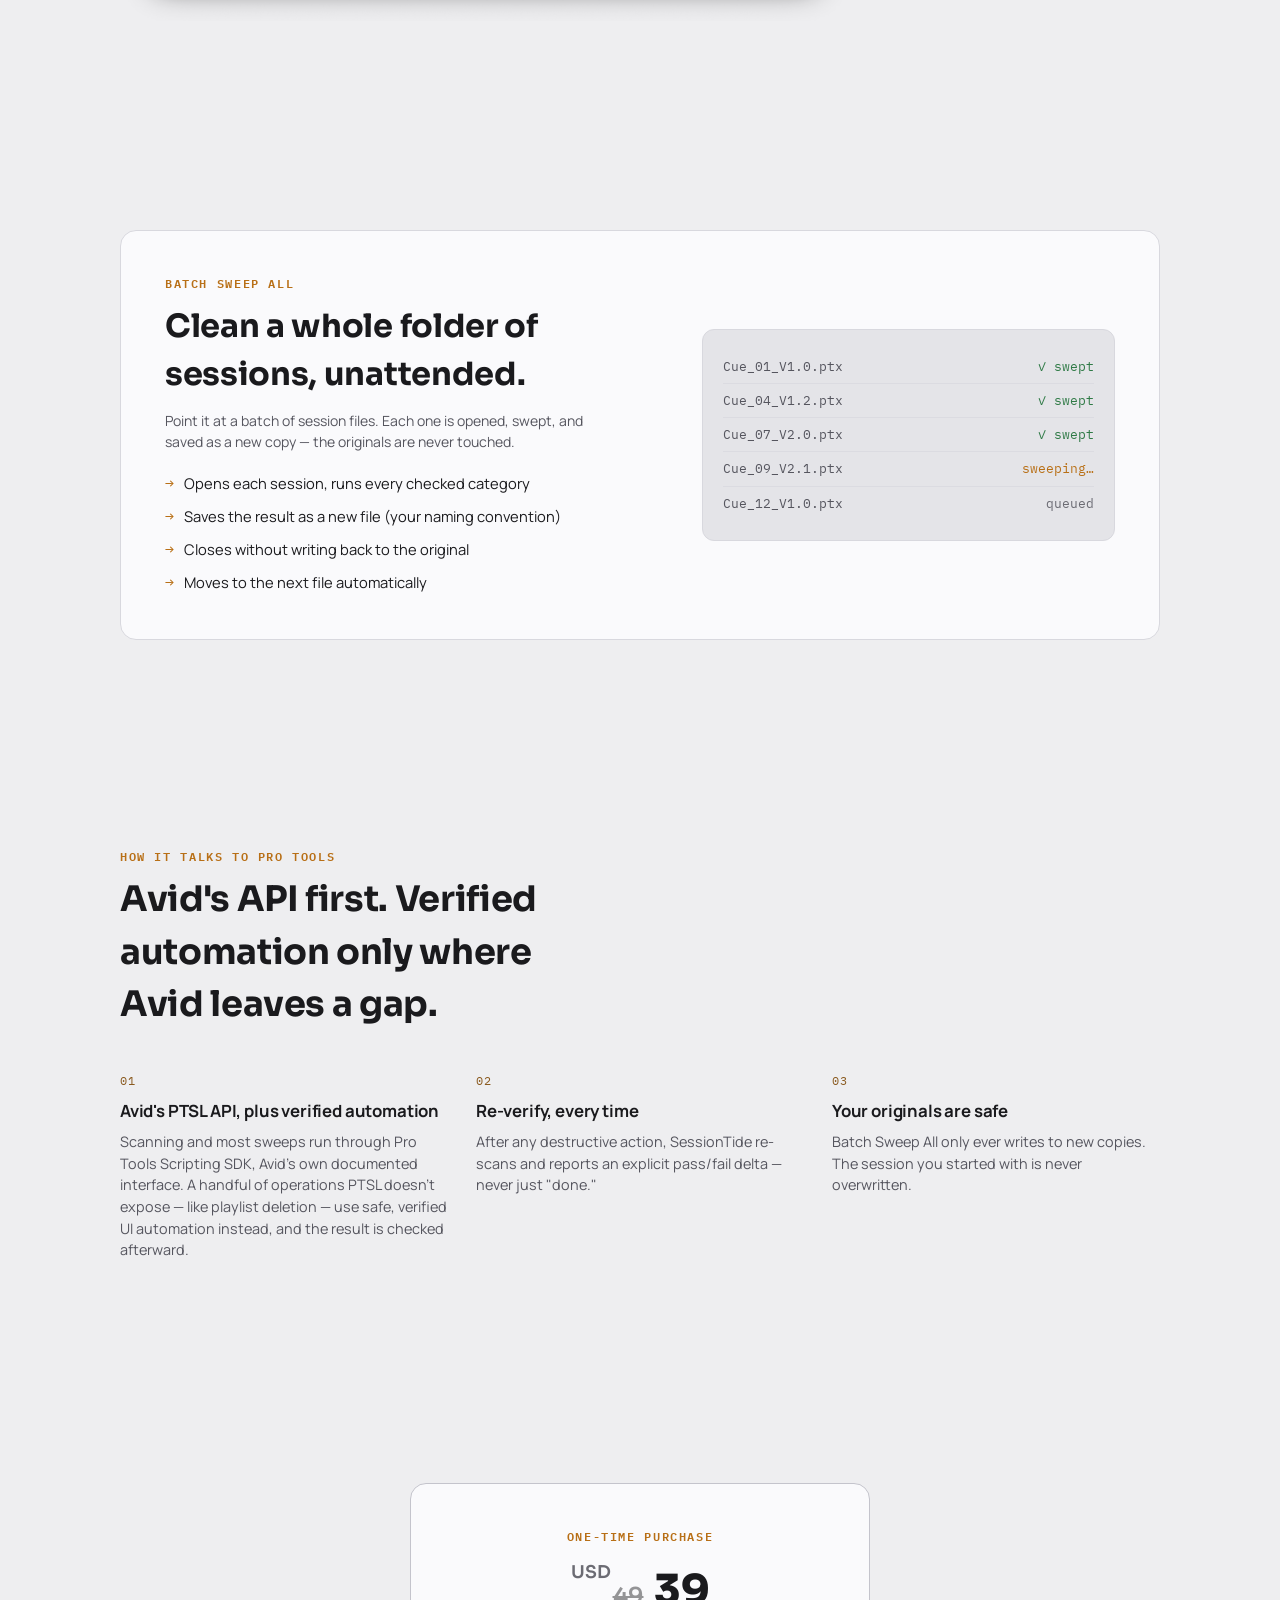
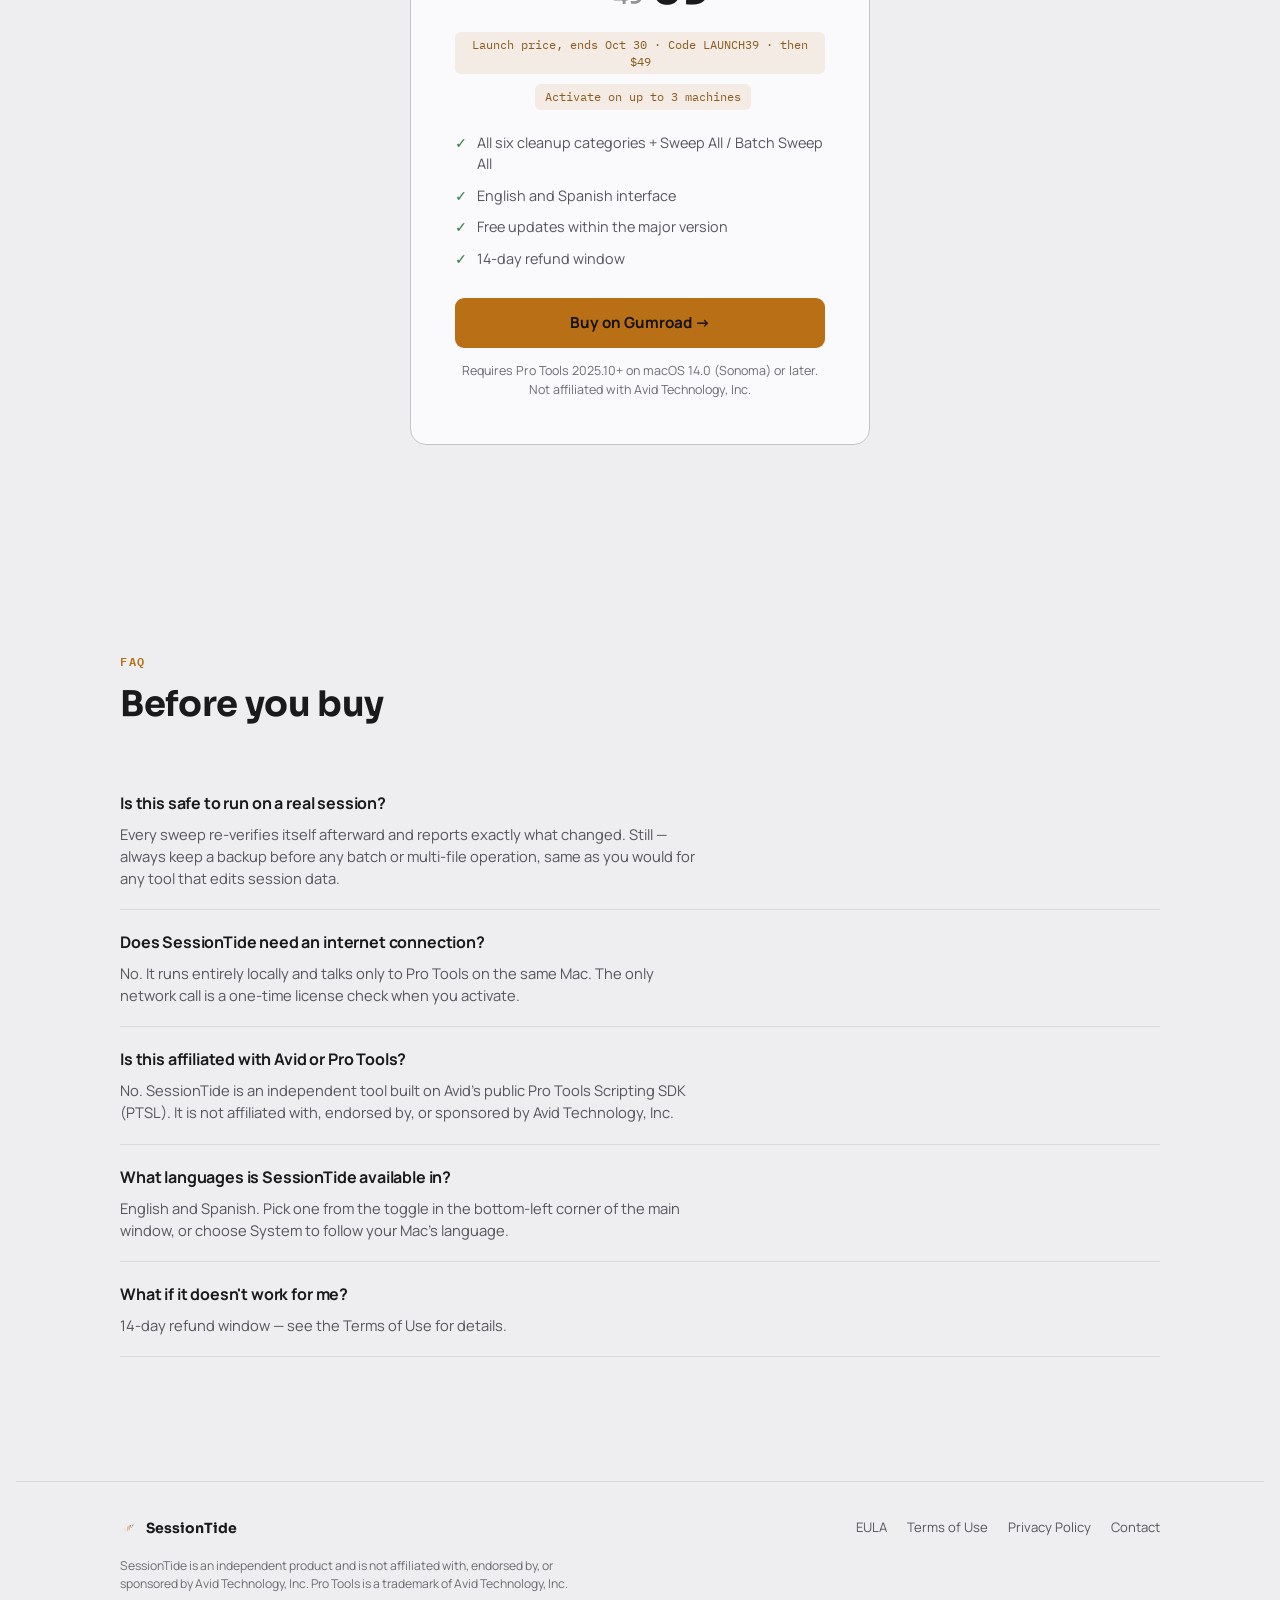
==== commit 1a776def: "Add real EN/ES app screenshots and language toggle crop Screenshots from the app's main window (Swee" ====
--- a/index.html
+++ b/index.html
@@ -167,8 +167,8 @@
     display:flex; align-items:center; justify-content:center;
     font-family:"IBM Plex Mono",monospace; font-size:.75rem; color:var(--text-3);
   }
-  .shot-app{aspect-ratio:16/10;}
-  .shot-toggle{aspect-ratio:3/1;}
+  .shot-app{aspect-ratio:1500/1357;}
+  .shot-toggle{aspect-ratio:460/326; max-width:300px;}
   .shot img{position:absolute; inset:0; width:100%; height:100%; object-fit:contain; transition:opacity .25s ease;}
   .shot img.off{opacity:0;}
   .shot.loaded{border-style:solid; border-color:transparent; background:none;}
@@ -339,7 +339,7 @@
       <div class="lang-side">
         <div class="eyebrow">LANGUAGES</div>
         <h2>English or Spanish.</h2>
-        <p>The whole interface ships in both languages. Pick yours from the main window, bottom-left corner.</p>
+        <p>The whole interface ships in both languages — or set it to System and it follows your Mac. Switch anytime from the bottom-left corner of the main window.</p>
         <div class="shot shot-toggle">
           <span>Toggle screenshot</span>
           <img src="screenshots/toggle.webp" alt="Language toggle in the bottom-left corner of the SessionTide main window">
@@ -432,7 +432,7 @@
     </div>
     <div class="faq-item">
       <h3>What languages is SessionTide available in?</h3>
-      <p>English and Spanish. Switch between them from the toggle in the bottom-left corner of the main window.</p>
+      <p>English and Spanish. Pick one from the toggle in the bottom-left corner of the main window, or choose System to follow your Mac's language.</p>
     </div>
     <div class="faq-item">
       <h3>What if it doesn't work for me?</h3>
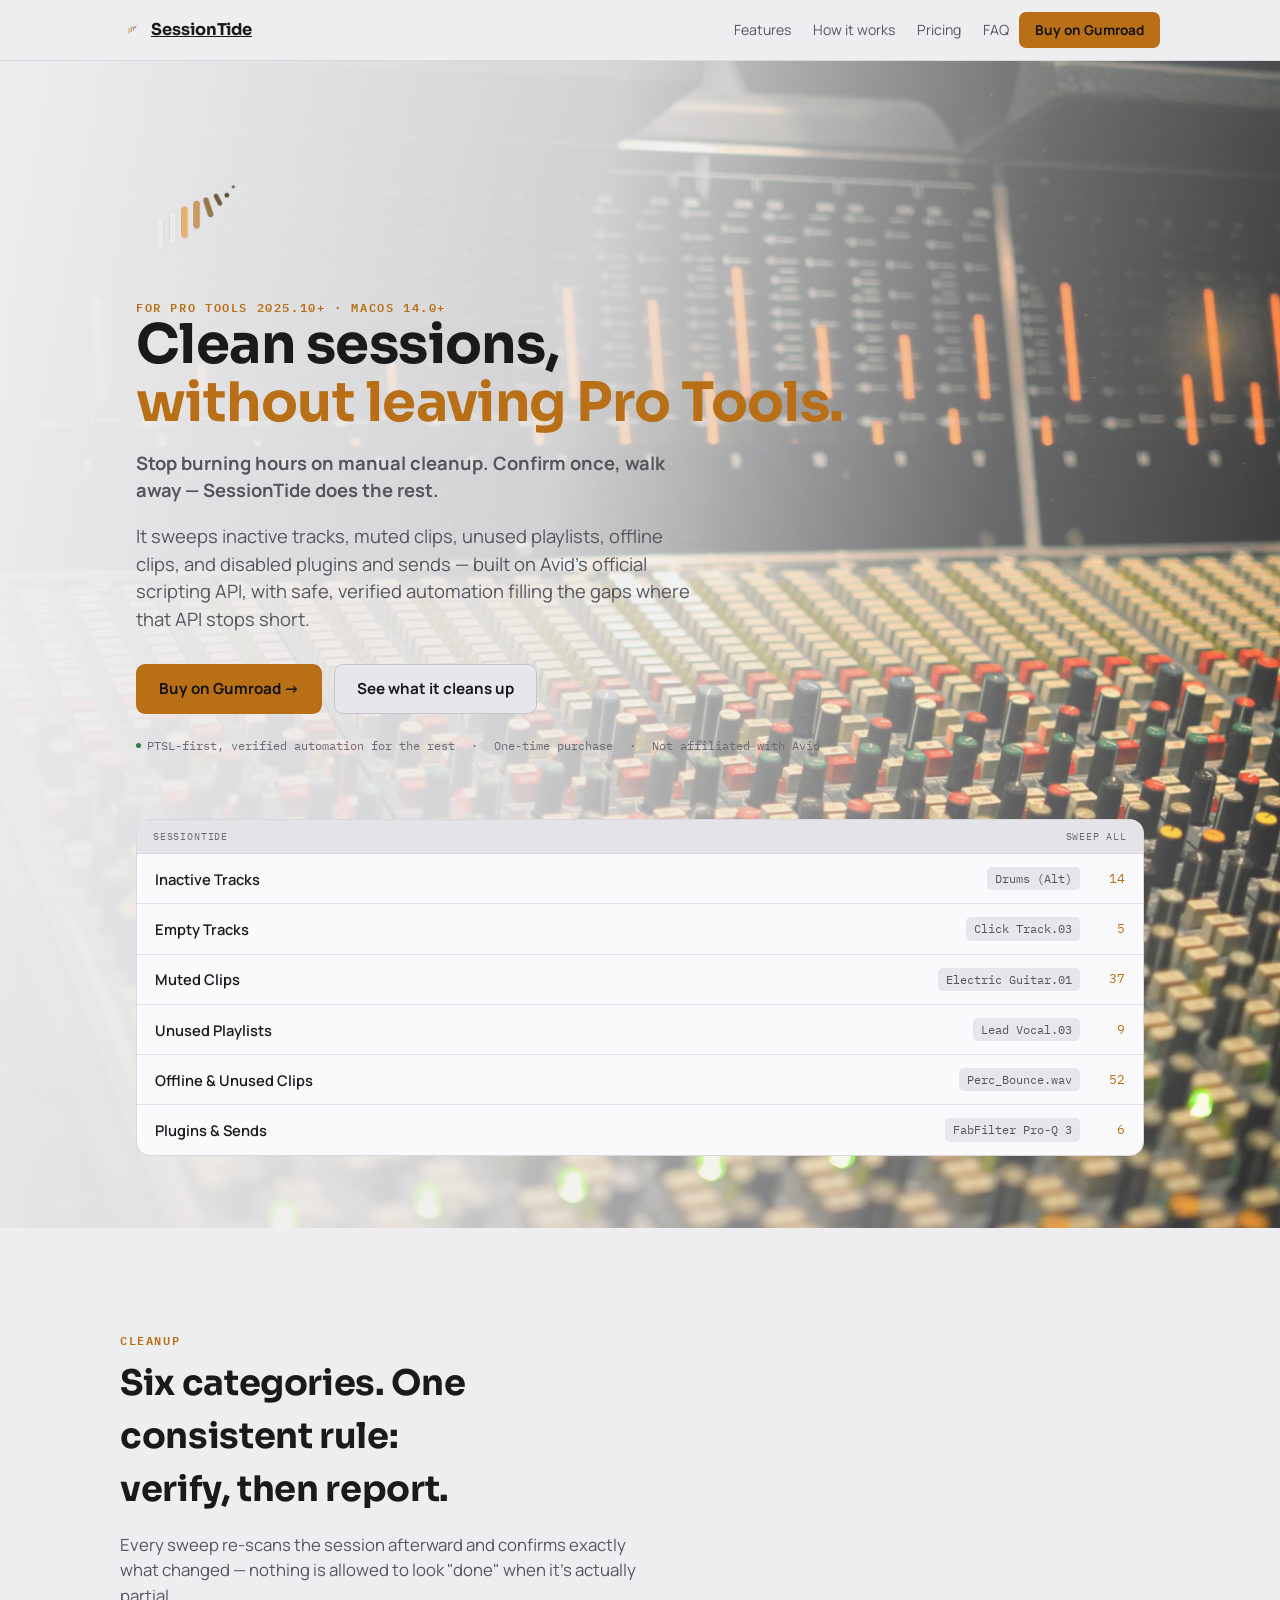
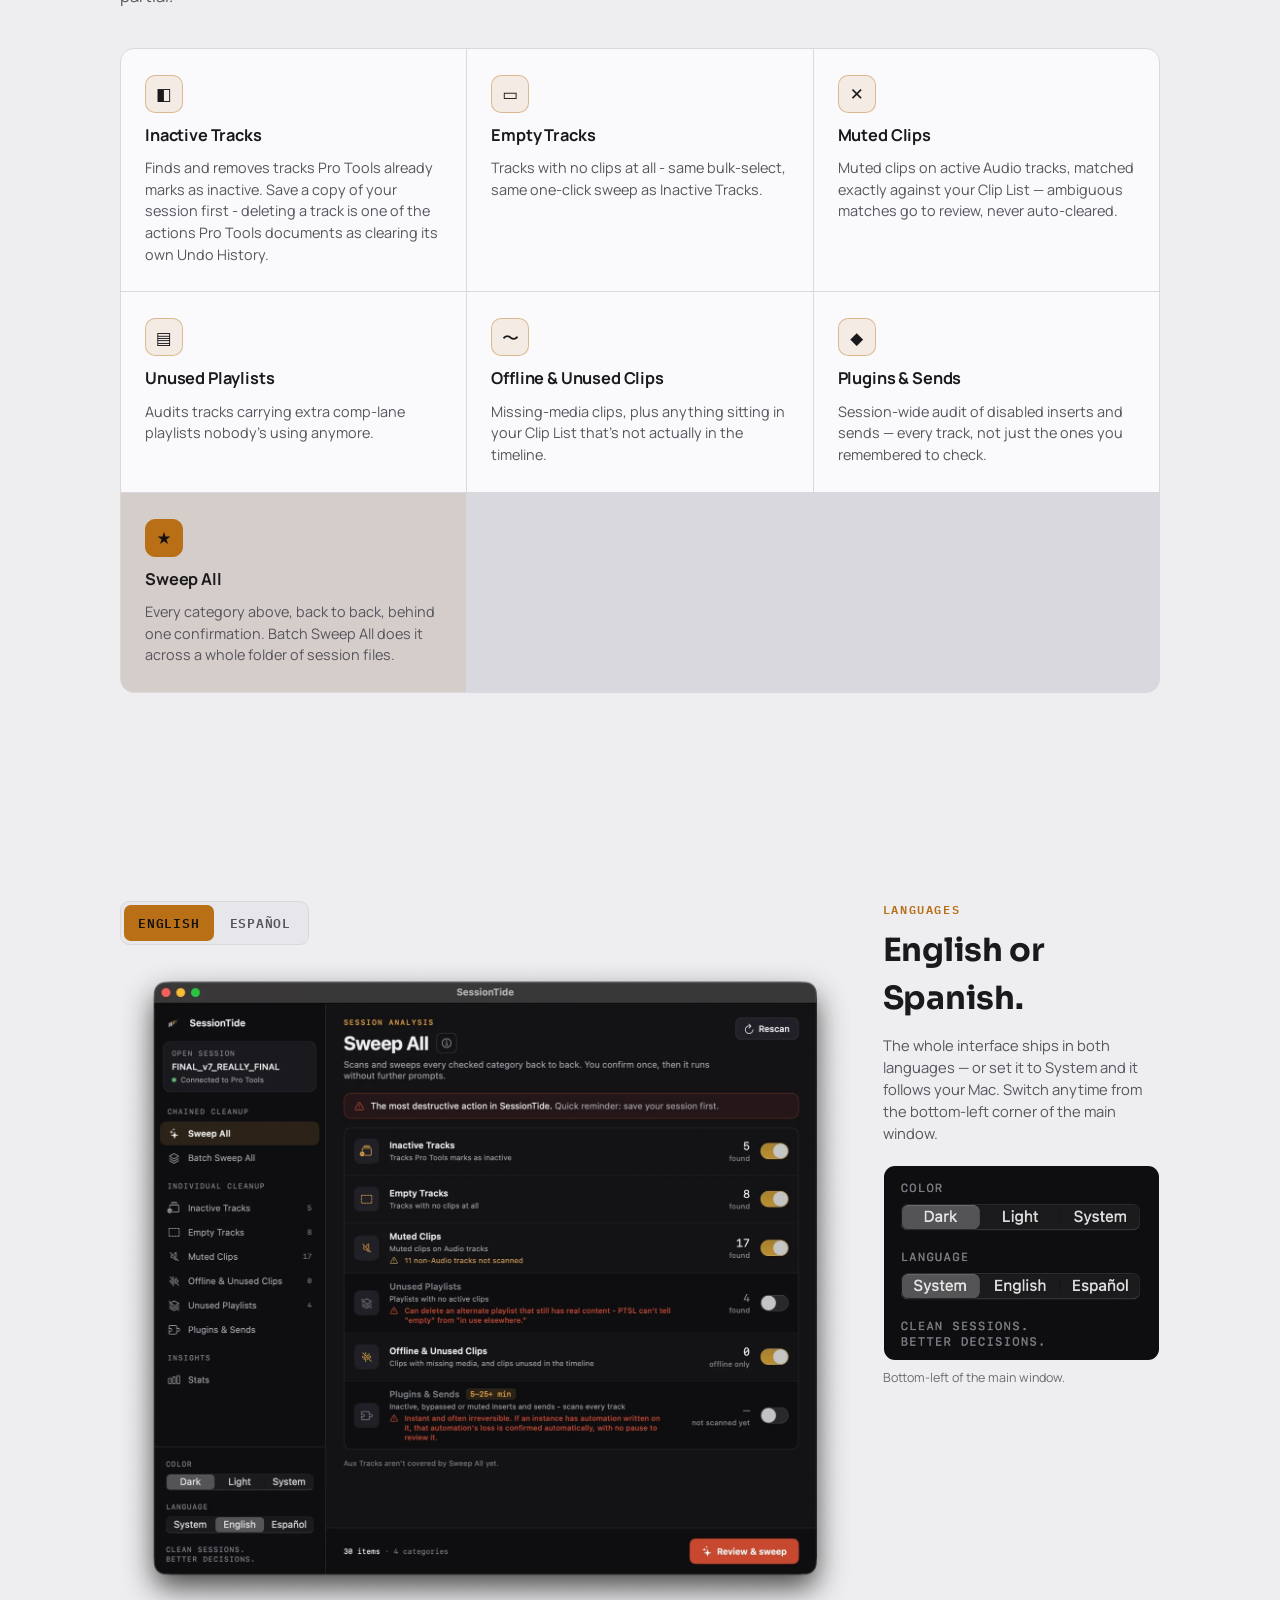
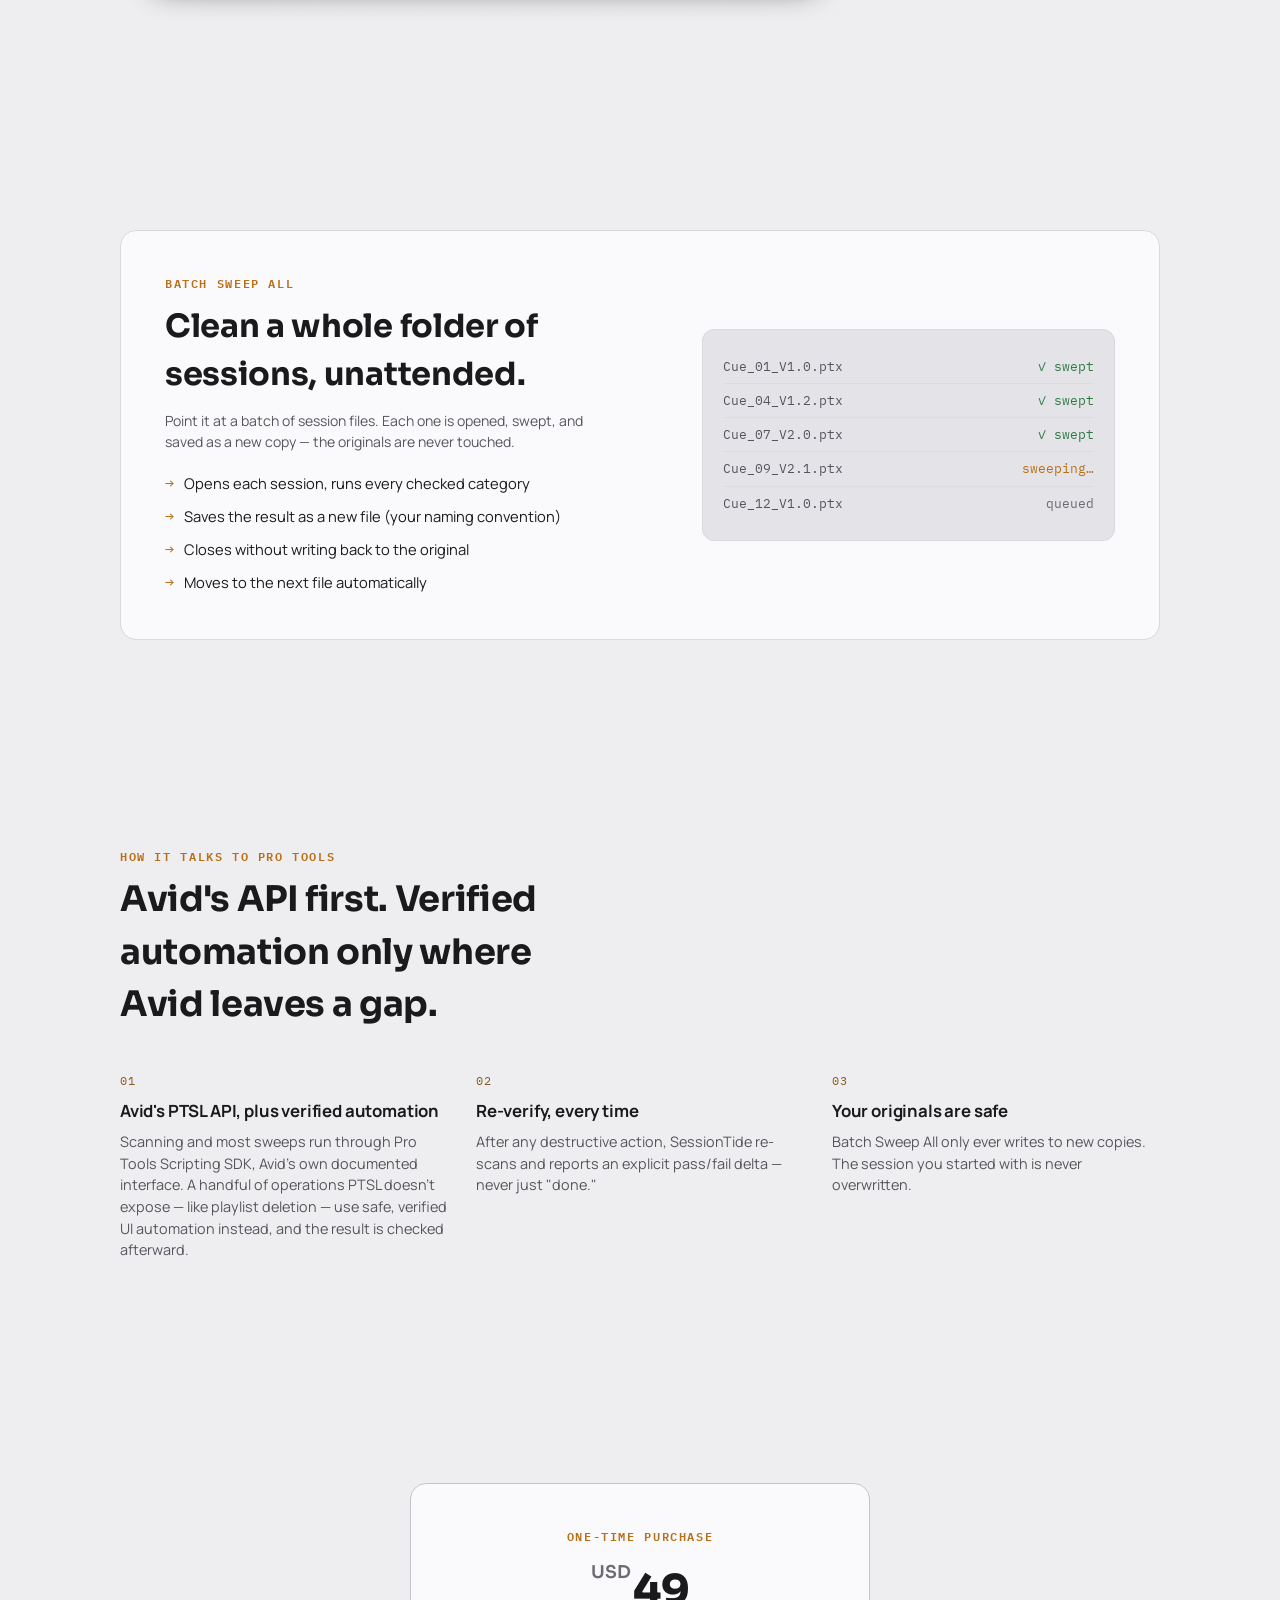
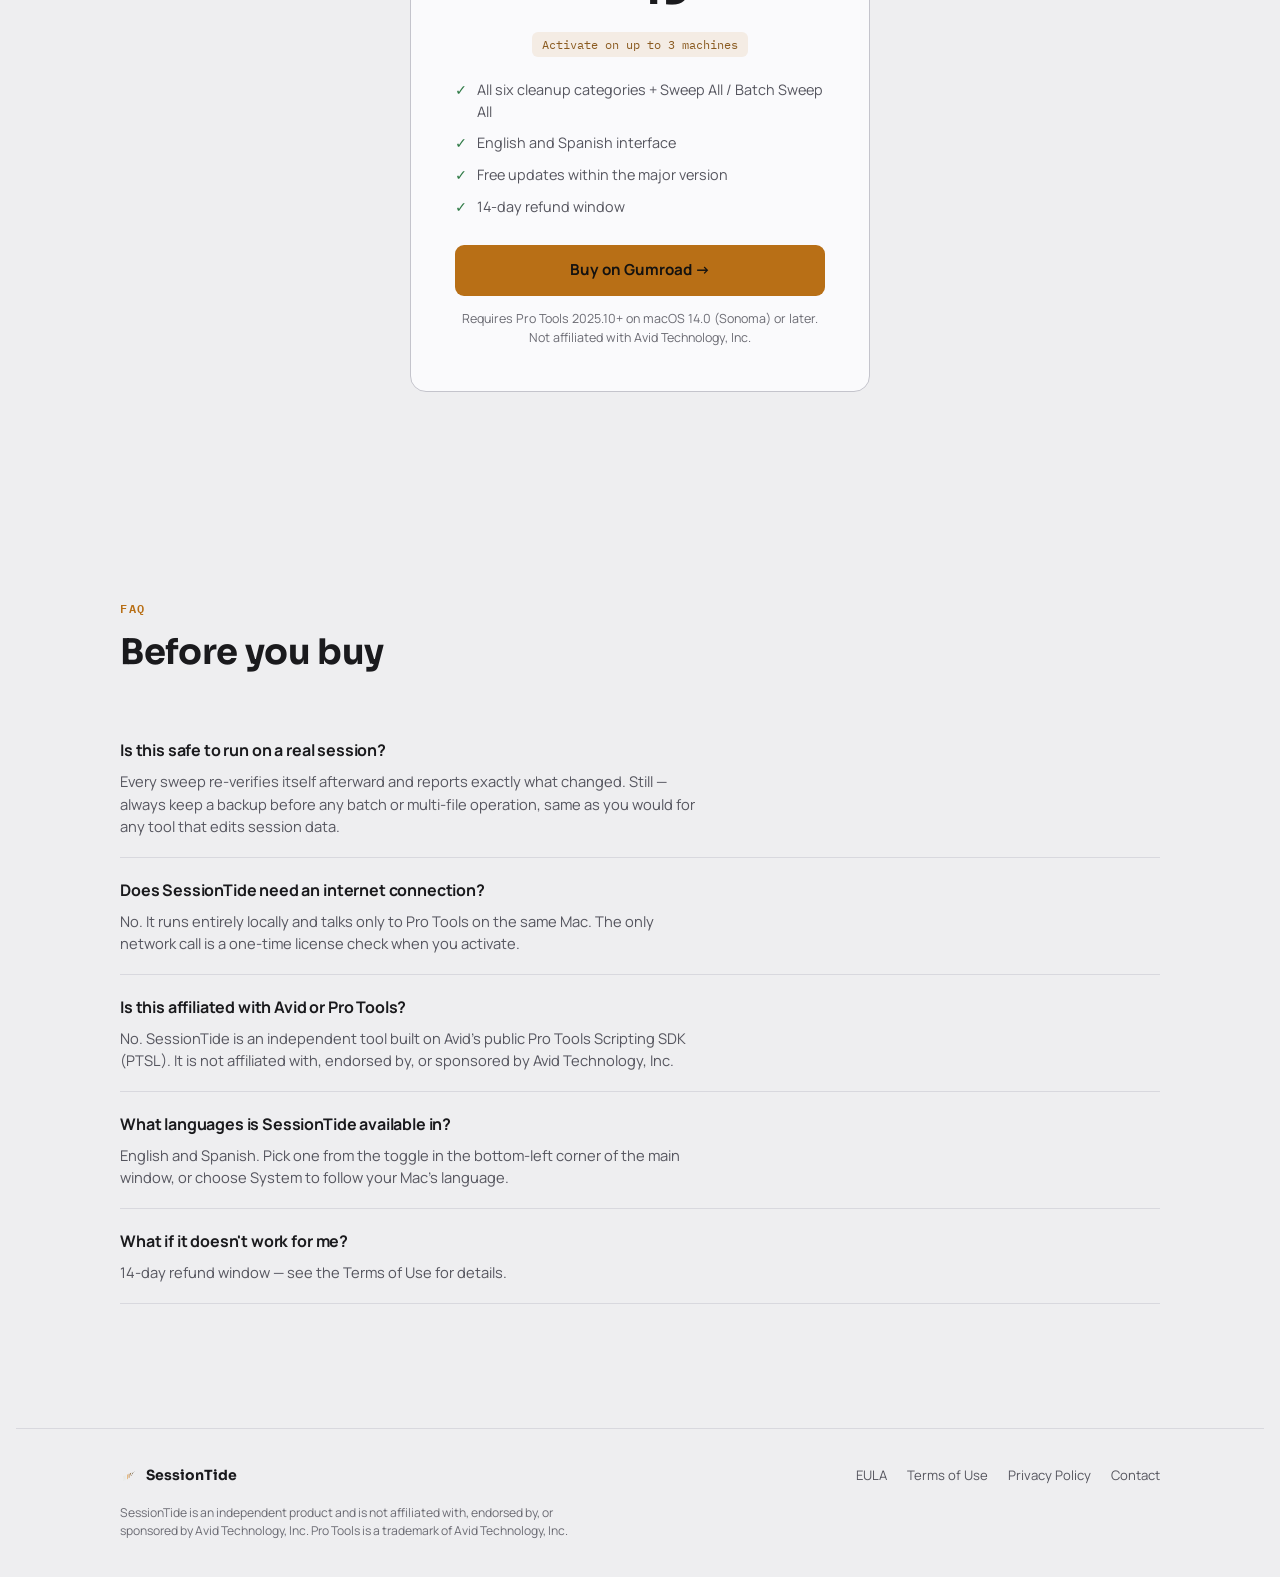
==== commit 87ce494c: "Remove the expired launch offer The LAUNCH39 launch price ended Oct 30. Pricing now shows the regula" ====
--- a/index.html
+++ b/index.html
@@ -244,7 +244,7 @@
       <a href="#pricing">Pricing</a>
       <a href="#faq">FAQ</a>
     </div>
-    <a class="nav-cta" href="https://juanpedrohuici.gumroad.com/l/kjigfs/LAUNCH39">Buy on Gumroad</a>
+    <a class="nav-cta" href="https://juanpedrohuici.gumroad.com/l/kjigfs">Buy on Gumroad</a>
   </div>
 </nav>
 
@@ -256,7 +256,7 @@
     <p class="lede"><strong>Stop burning hours on manual cleanup. Confirm once, walk away — SessionTide does the rest.</strong></p>
     <p class="lede">It sweeps inactive tracks, muted clips, unused playlists, offline clips, and disabled plugins and sends — built on Avid's official scripting API, with safe, verified automation filling the gaps where that API stops short.</p>
     <div class="hero-ctas">
-      <a class="btn btn-primary" href="https://juanpedrohuici.gumroad.com/l/kjigfs/LAUNCH39">Buy on Gumroad →</a>
+      <a class="btn btn-primary" href="https://juanpedrohuici.gumroad.com/l/kjigfs">Buy on Gumroad →</a>
       <a class="btn btn-secondary" href="#features">See what it cleans up</a>
     </div>
     <div class="hero-meta">
@@ -399,16 +399,15 @@
   <section id="pricing">
     <div class="price-card">
       <div class="eyebrow">ONE-TIME PURCHASE</div>
-      <div class="price-value"><span class="cur">USD</span><span style="text-decoration:line-through; opacity:.45; font-size:.55em; margin-right:10px; font-weight:600;">49</span>39</div>
-      <div class="price-note">Launch price, ends Oct 30 · Code LAUNCH39 · then $49</div>
-      <div class="price-note" style="margin-left:6px;">Activate on up to 3 machines</div>
+      <div class="price-value"><span class="cur">USD</span>49</div>
+      <div class="price-note">Activate on up to 3 machines</div>
       <ul class="price-list">
         <li>All six cleanup categories + Sweep All / Batch Sweep All</li>
         <li>English and Spanish interface</li>
         <li>Free updates within the major version</li>
         <li>14-day refund window</li>
       </ul>
-      <a class="btn btn-primary" href="https://juanpedrohuici.gumroad.com/l/kjigfs/LAUNCH39">Buy on Gumroad →</a>
+      <a class="btn btn-primary" href="https://juanpedrohuici.gumroad.com/l/kjigfs">Buy on Gumroad →</a>
       <div class="price-fine">Requires Pro Tools 2025.10+ on macOS 14.0 (Sonoma) or later. Not affiliated with Avid Technology, Inc.</div>
     </div>
   </section>
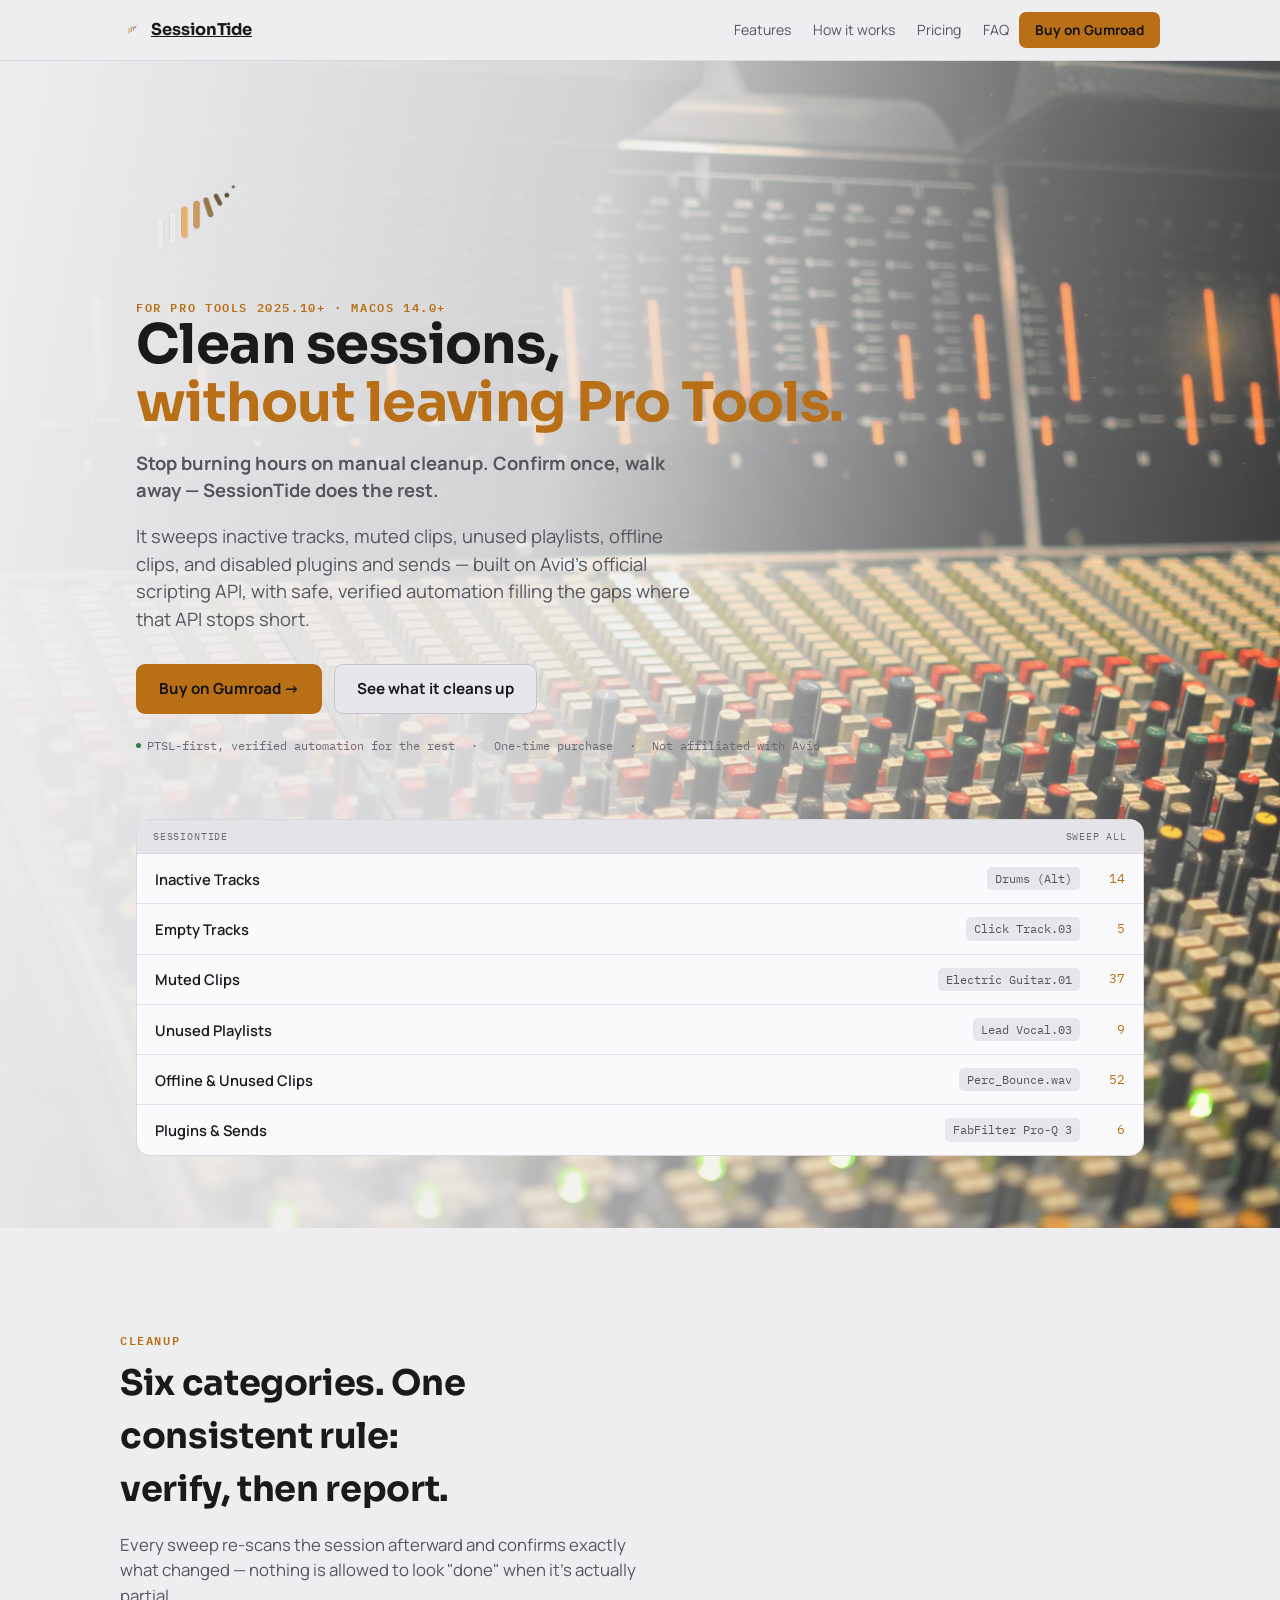
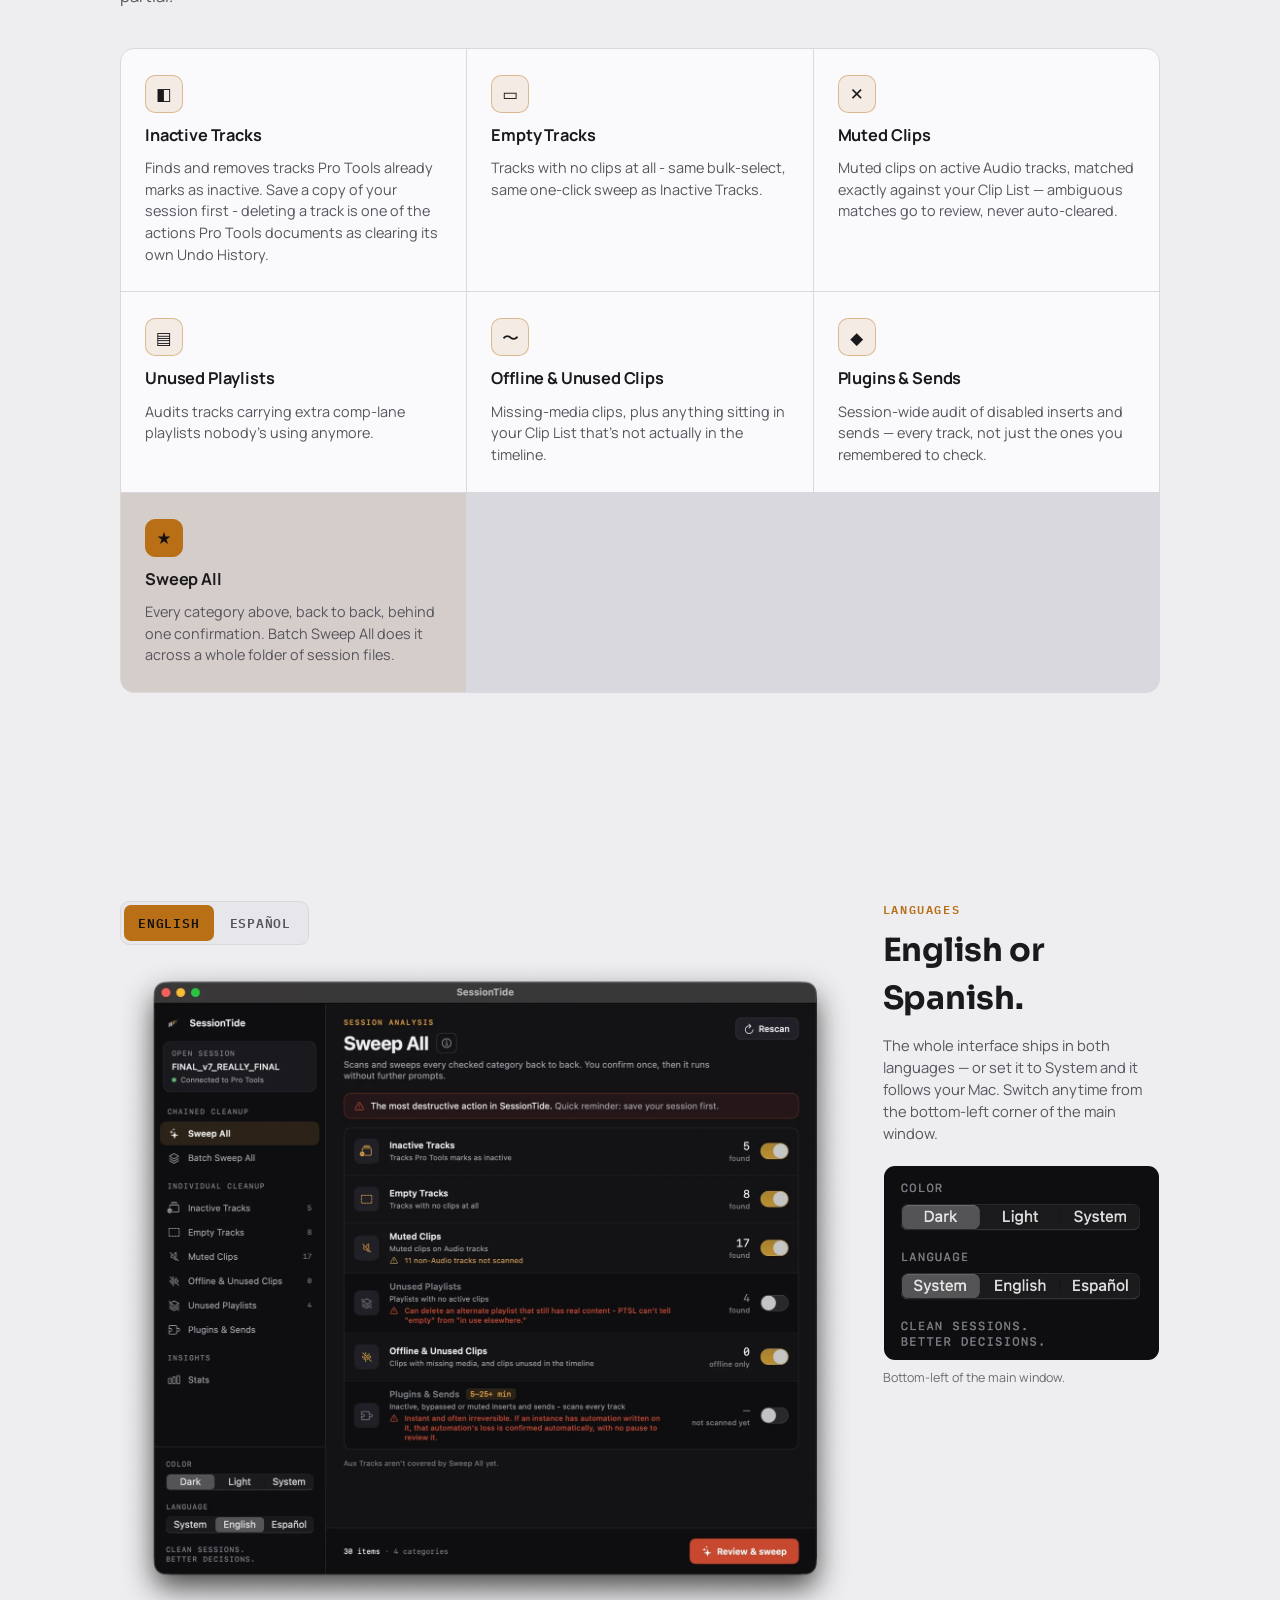
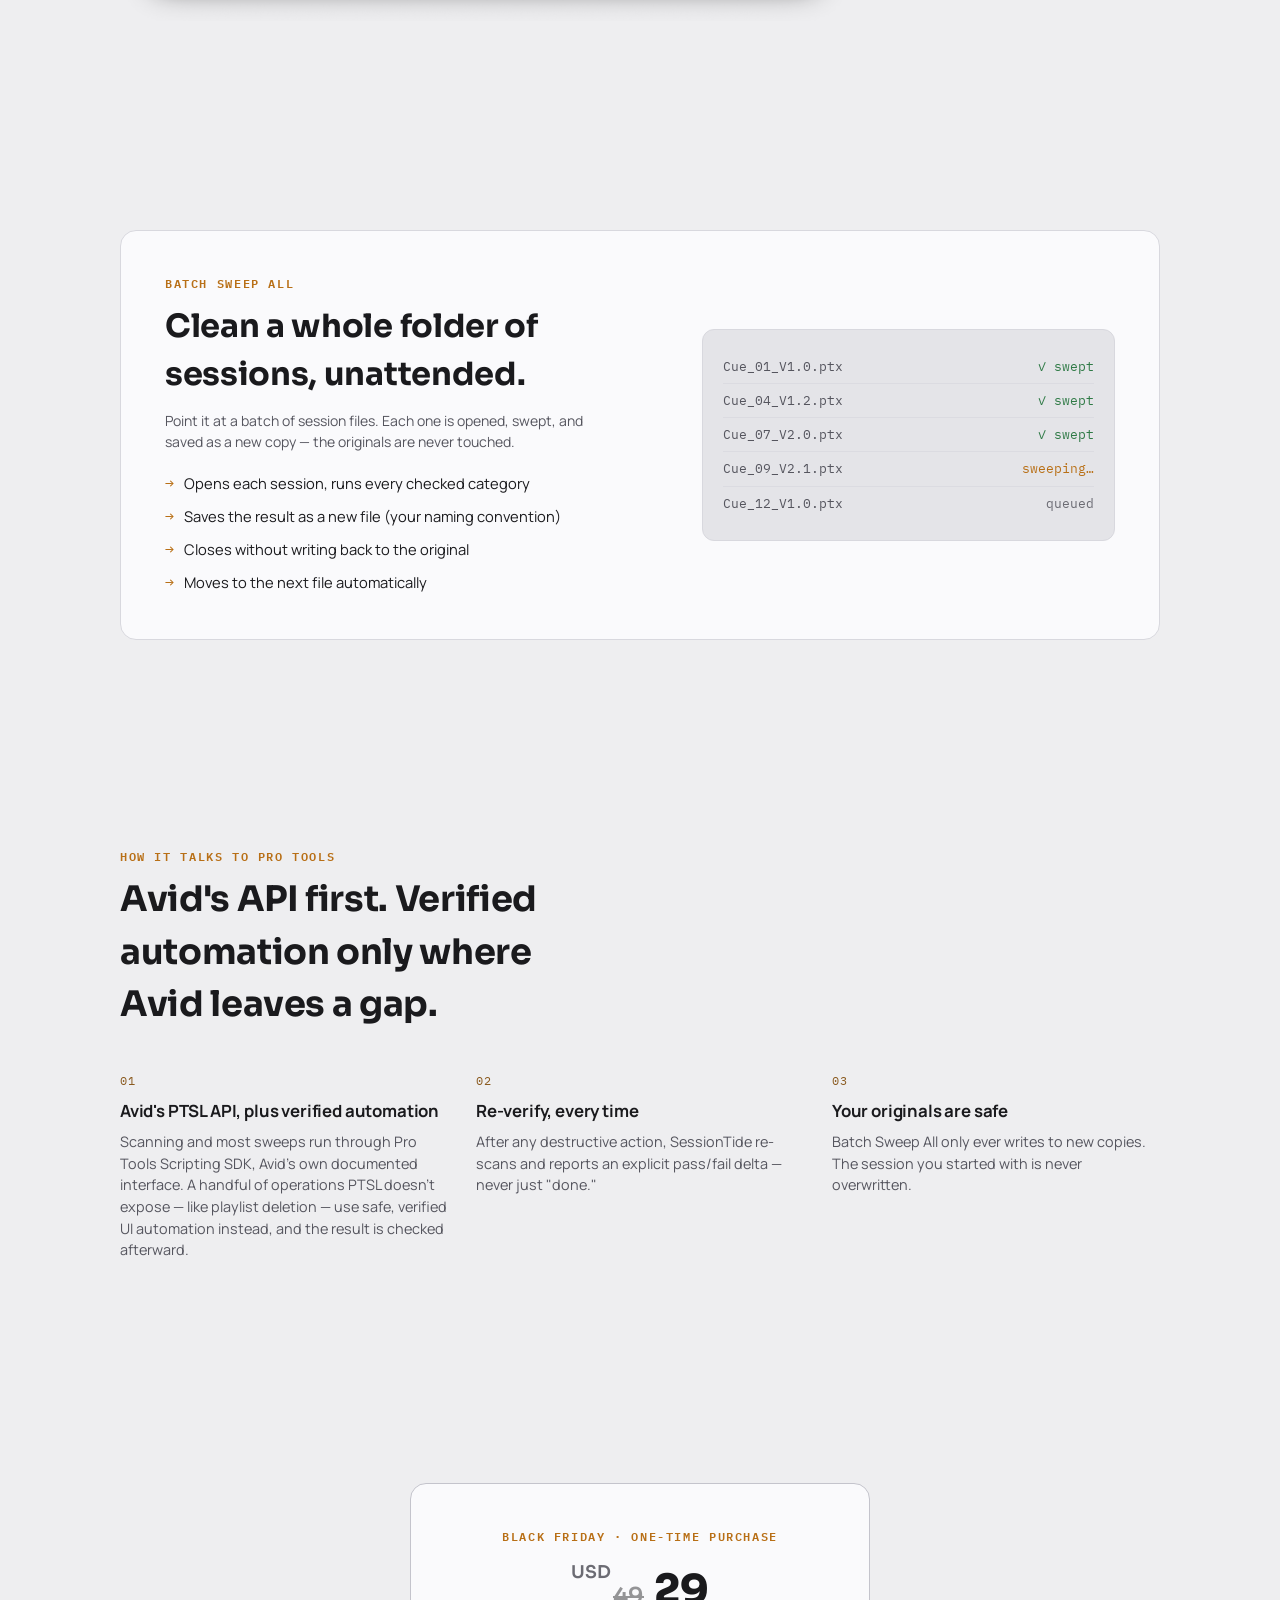
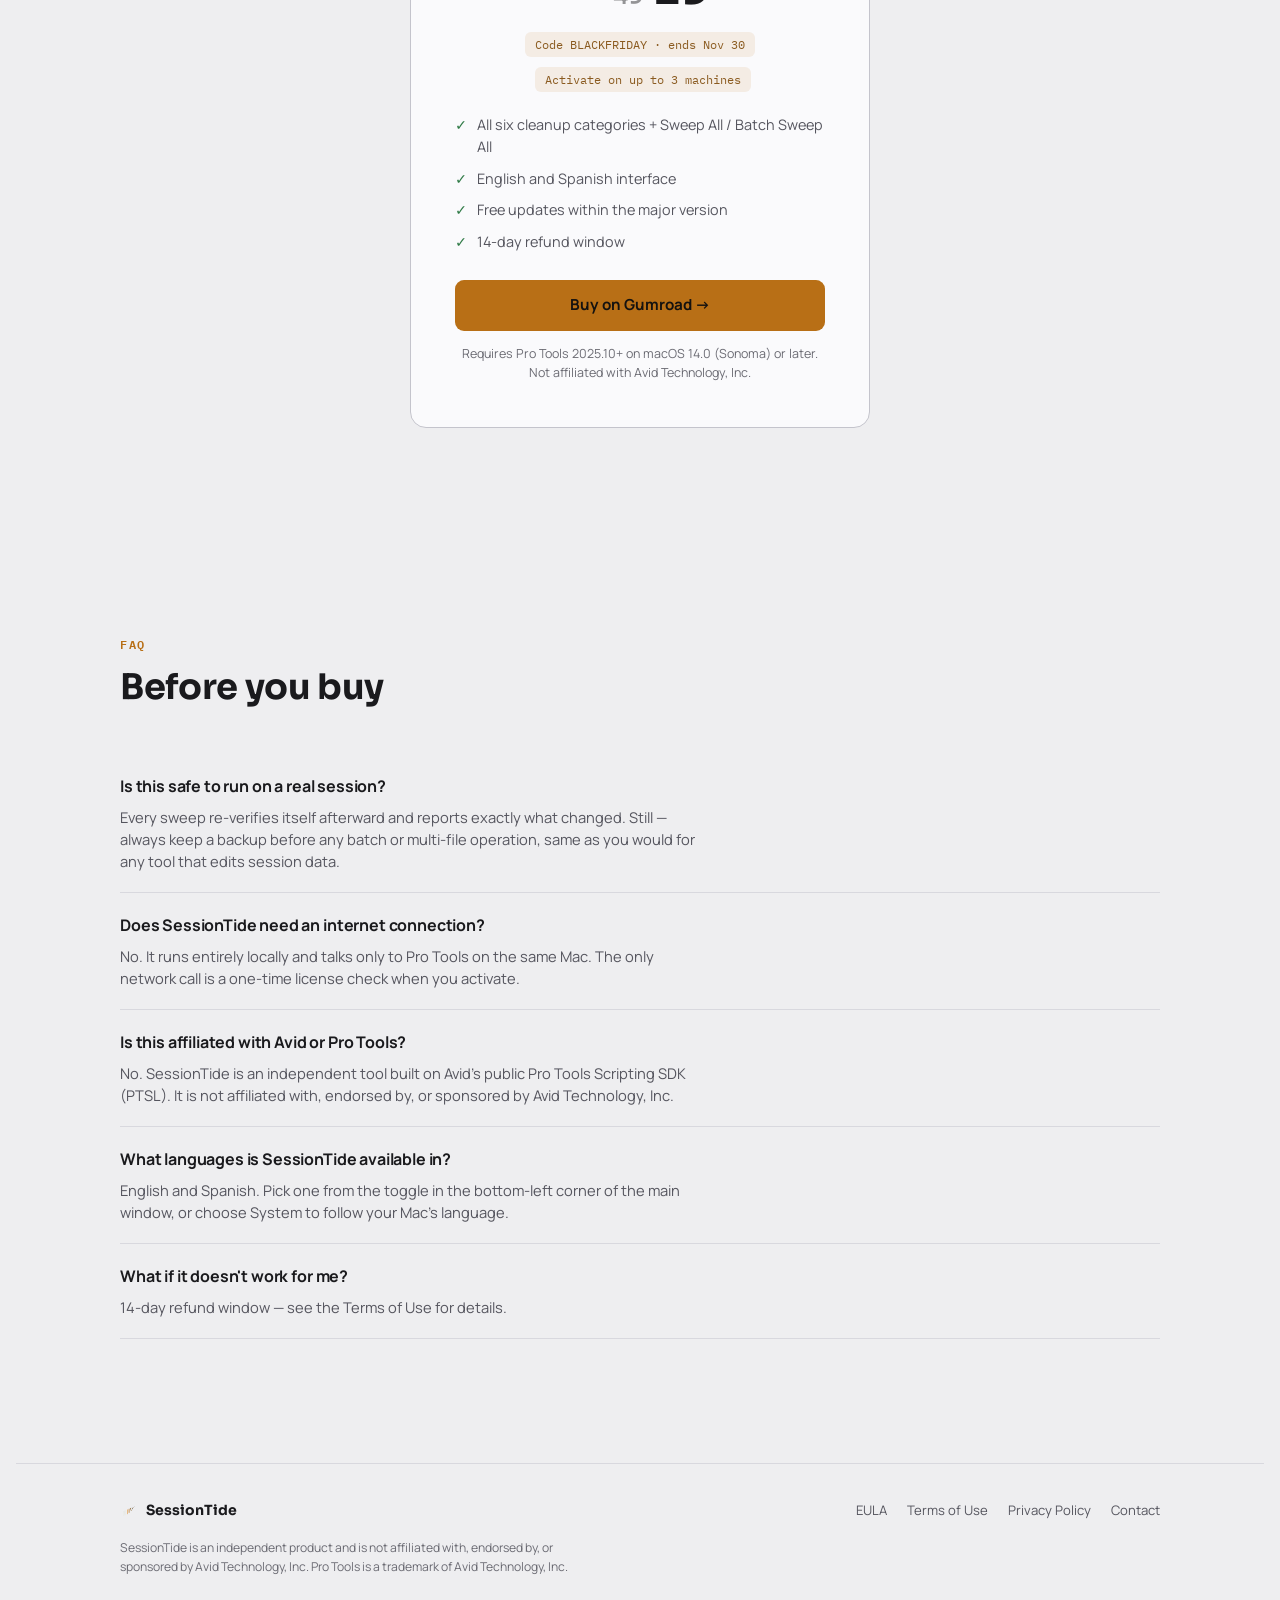
==== commit 45d36386: "Black Friday: USD 29 until Nov 30 with code BLACKFRIDAY Pricing shows USD 29 with the regular 49 str" ====
--- a/index.html
+++ b/index.html
@@ -244,7 +244,7 @@
       <a href="#pricing">Pricing</a>
       <a href="#faq">FAQ</a>
     </div>
-    <a class="nav-cta" href="https://juanpedrohuici.gumroad.com/l/kjigfs">Buy on Gumroad</a>
+    <a class="nav-cta" href="https://juanpedrohuici.gumroad.com/l/kjigfs/BLACKFRIDAY">Buy on Gumroad</a>
   </div>
 </nav>
 
@@ -256,7 +256,7 @@
     <p class="lede"><strong>Stop burning hours on manual cleanup. Confirm once, walk away — SessionTide does the rest.</strong></p>
     <p class="lede">It sweeps inactive tracks, muted clips, unused playlists, offline clips, and disabled plugins and sends — built on Avid's official scripting API, with safe, verified automation filling the gaps where that API stops short.</p>
     <div class="hero-ctas">
-      <a class="btn btn-primary" href="https://juanpedrohuici.gumroad.com/l/kjigfs">Buy on Gumroad →</a>
+      <a class="btn btn-primary" href="https://juanpedrohuici.gumroad.com/l/kjigfs/BLACKFRIDAY">Buy on Gumroad →</a>
       <a class="btn btn-secondary" href="#features">See what it cleans up</a>
     </div>
     <div class="hero-meta">
@@ -398,16 +398,17 @@
 
   <section id="pricing">
     <div class="price-card">
-      <div class="eyebrow">ONE-TIME PURCHASE</div>
-      <div class="price-value"><span class="cur">USD</span>49</div>
-      <div class="price-note">Activate on up to 3 machines</div>
+      <div class="eyebrow">BLACK FRIDAY · ONE-TIME PURCHASE</div>
+      <div class="price-value"><span class="cur">USD</span><span style="text-decoration:line-through; opacity:.45; font-size:.55em; margin-right:10px; font-weight:600;">49</span>29</div>
+      <div class="price-note">Code BLACKFRIDAY · ends Nov 30</div>
+      <div class="price-note" style="margin-left:6px;">Activate on up to 3 machines</div>
       <ul class="price-list">
         <li>All six cleanup categories + Sweep All / Batch Sweep All</li>
         <li>English and Spanish interface</li>
         <li>Free updates within the major version</li>
         <li>14-day refund window</li>
       </ul>
-      <a class="btn btn-primary" href="https://juanpedrohuici.gumroad.com/l/kjigfs">Buy on Gumroad →</a>
+      <a class="btn btn-primary" href="https://juanpedrohuici.gumroad.com/l/kjigfs/BLACKFRIDAY">Buy on Gumroad →</a>
       <div class="price-fine">Requires Pro Tools 2025.10+ on macOS 14.0 (Sonoma) or later. Not affiliated with Avid Technology, Inc.</div>
     </div>
   </section>
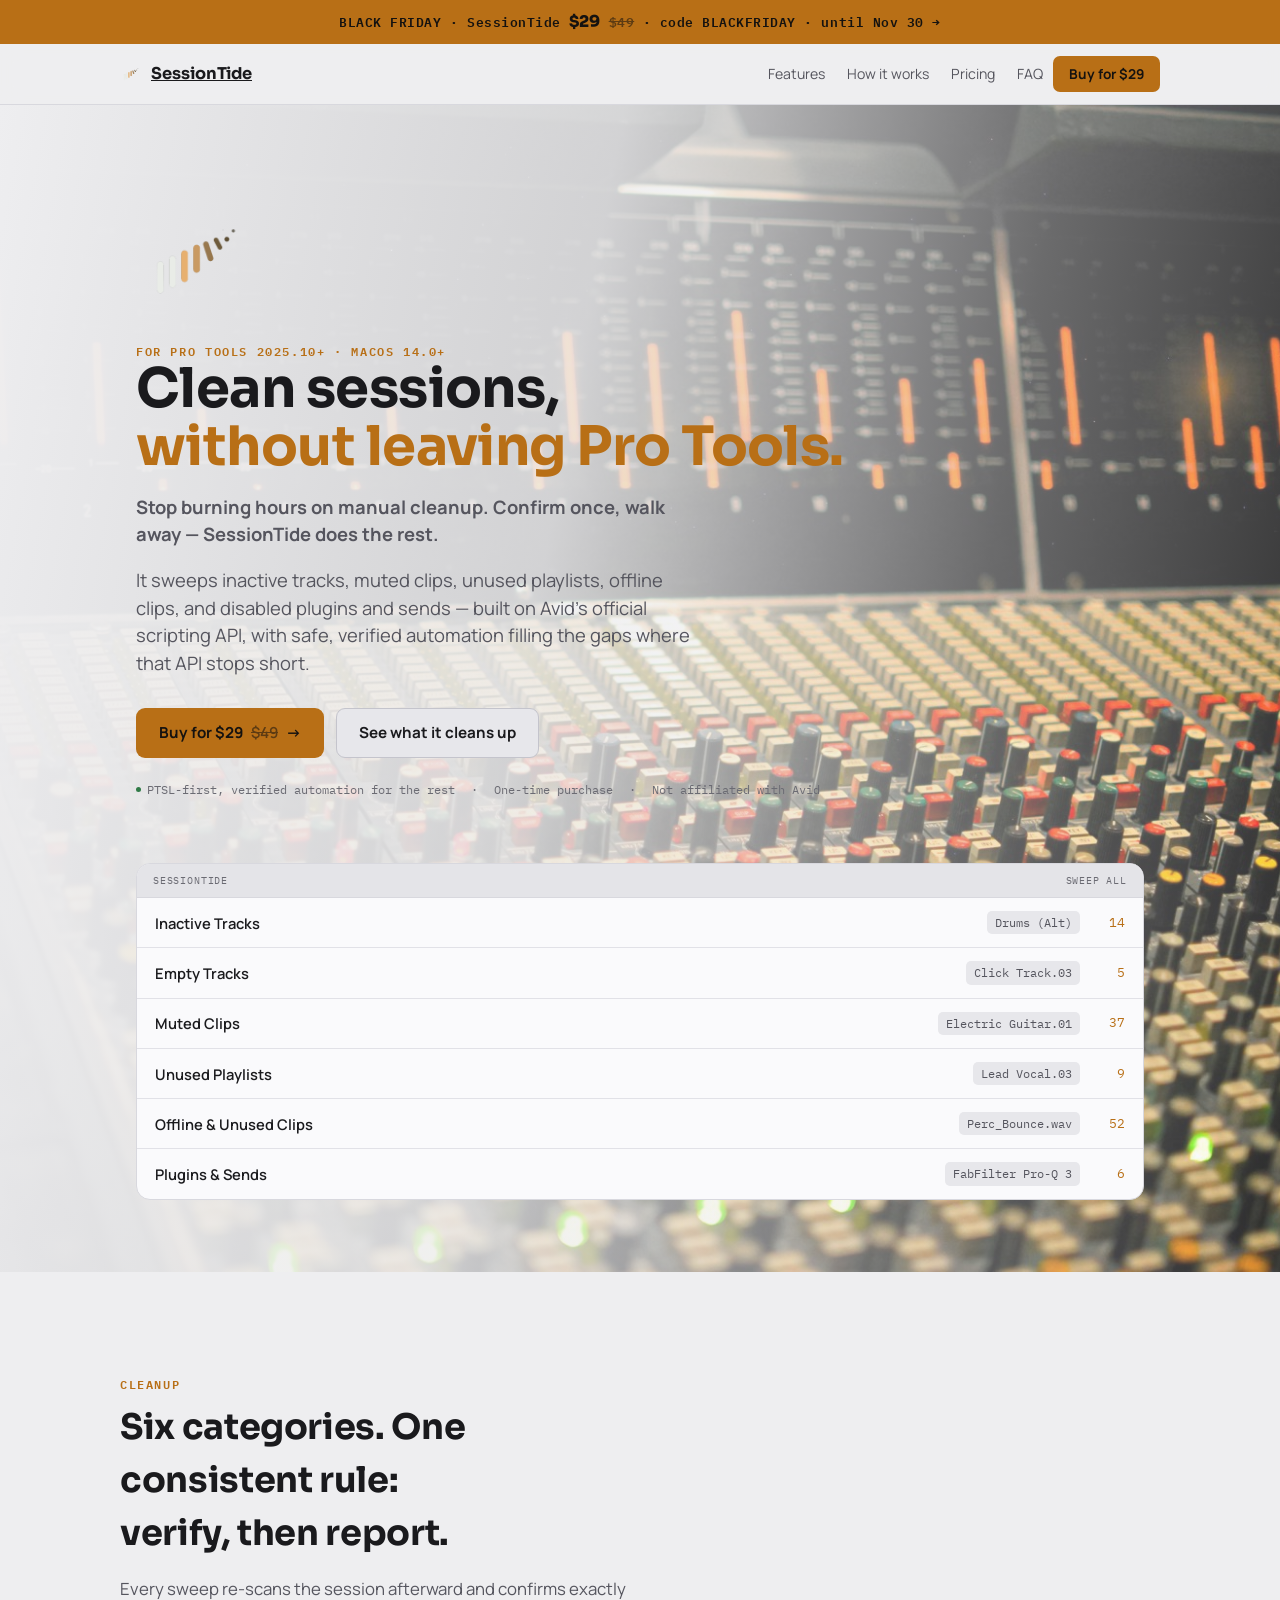
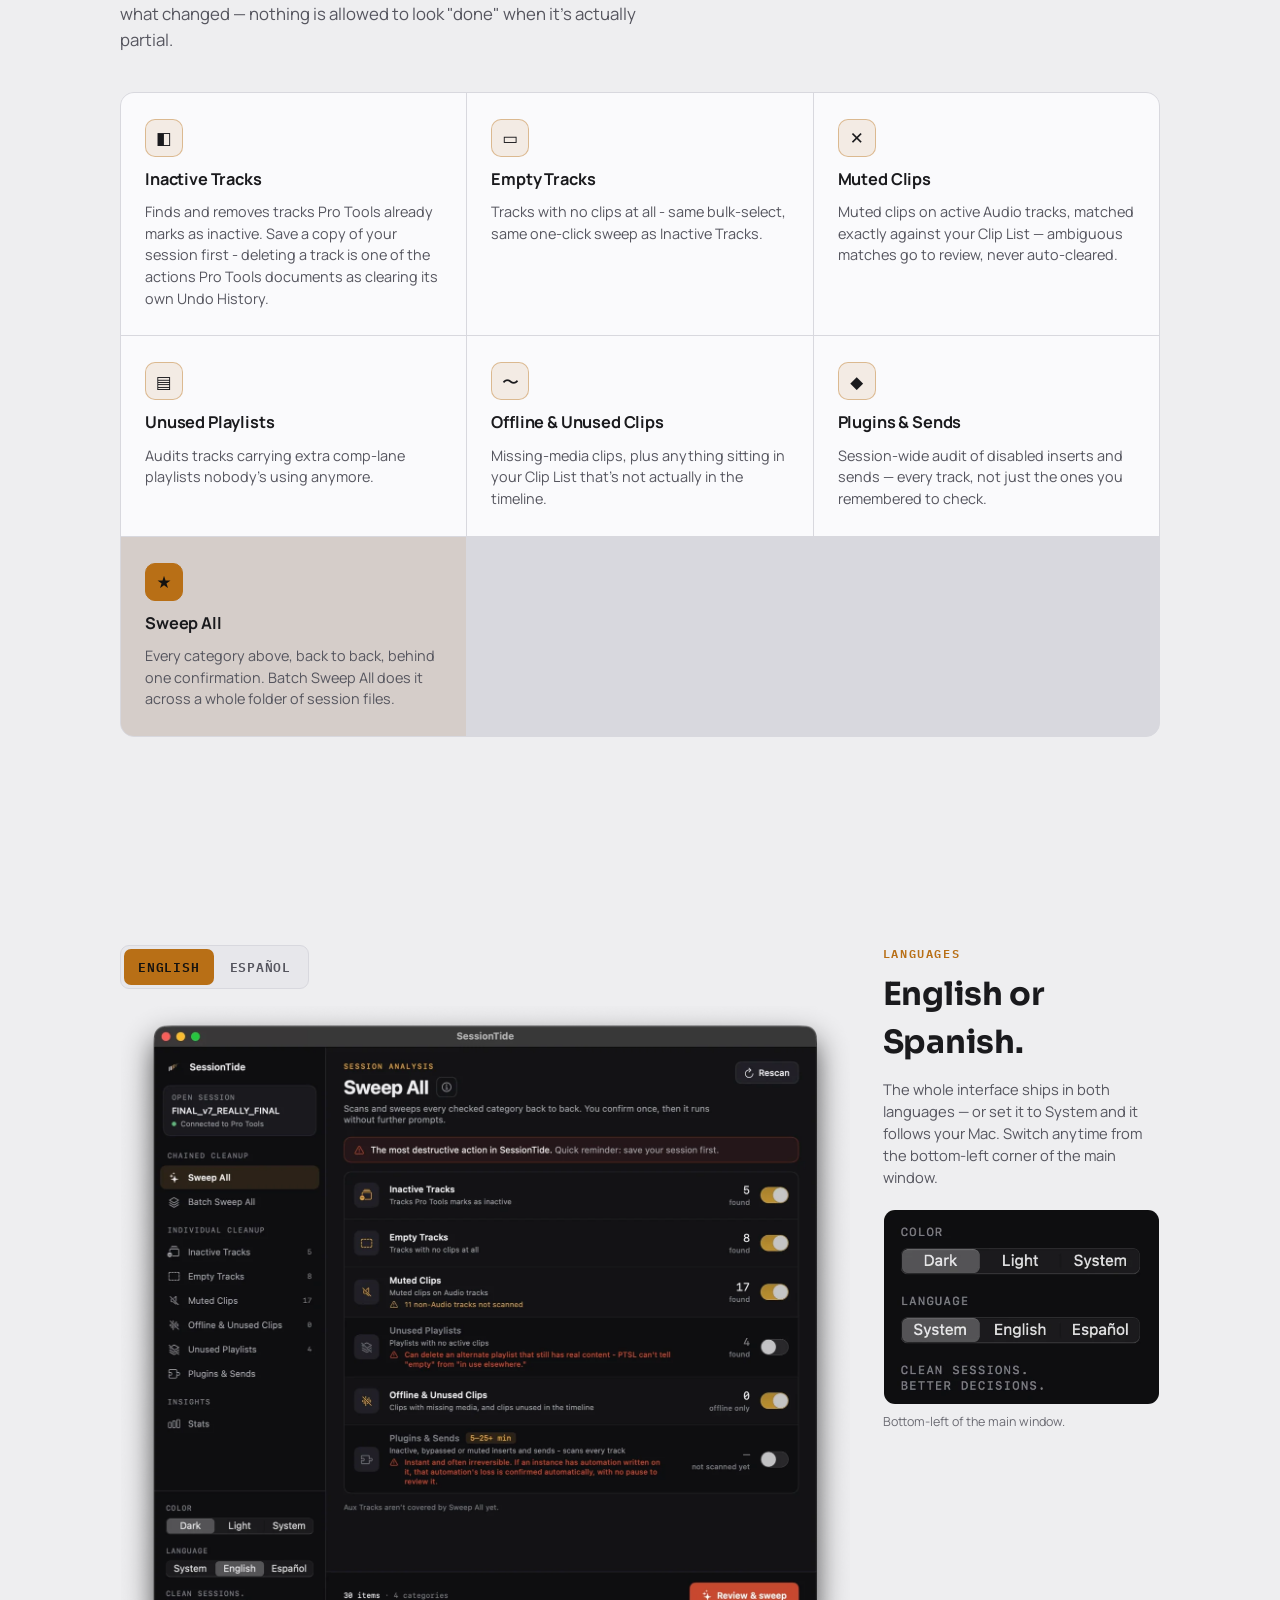
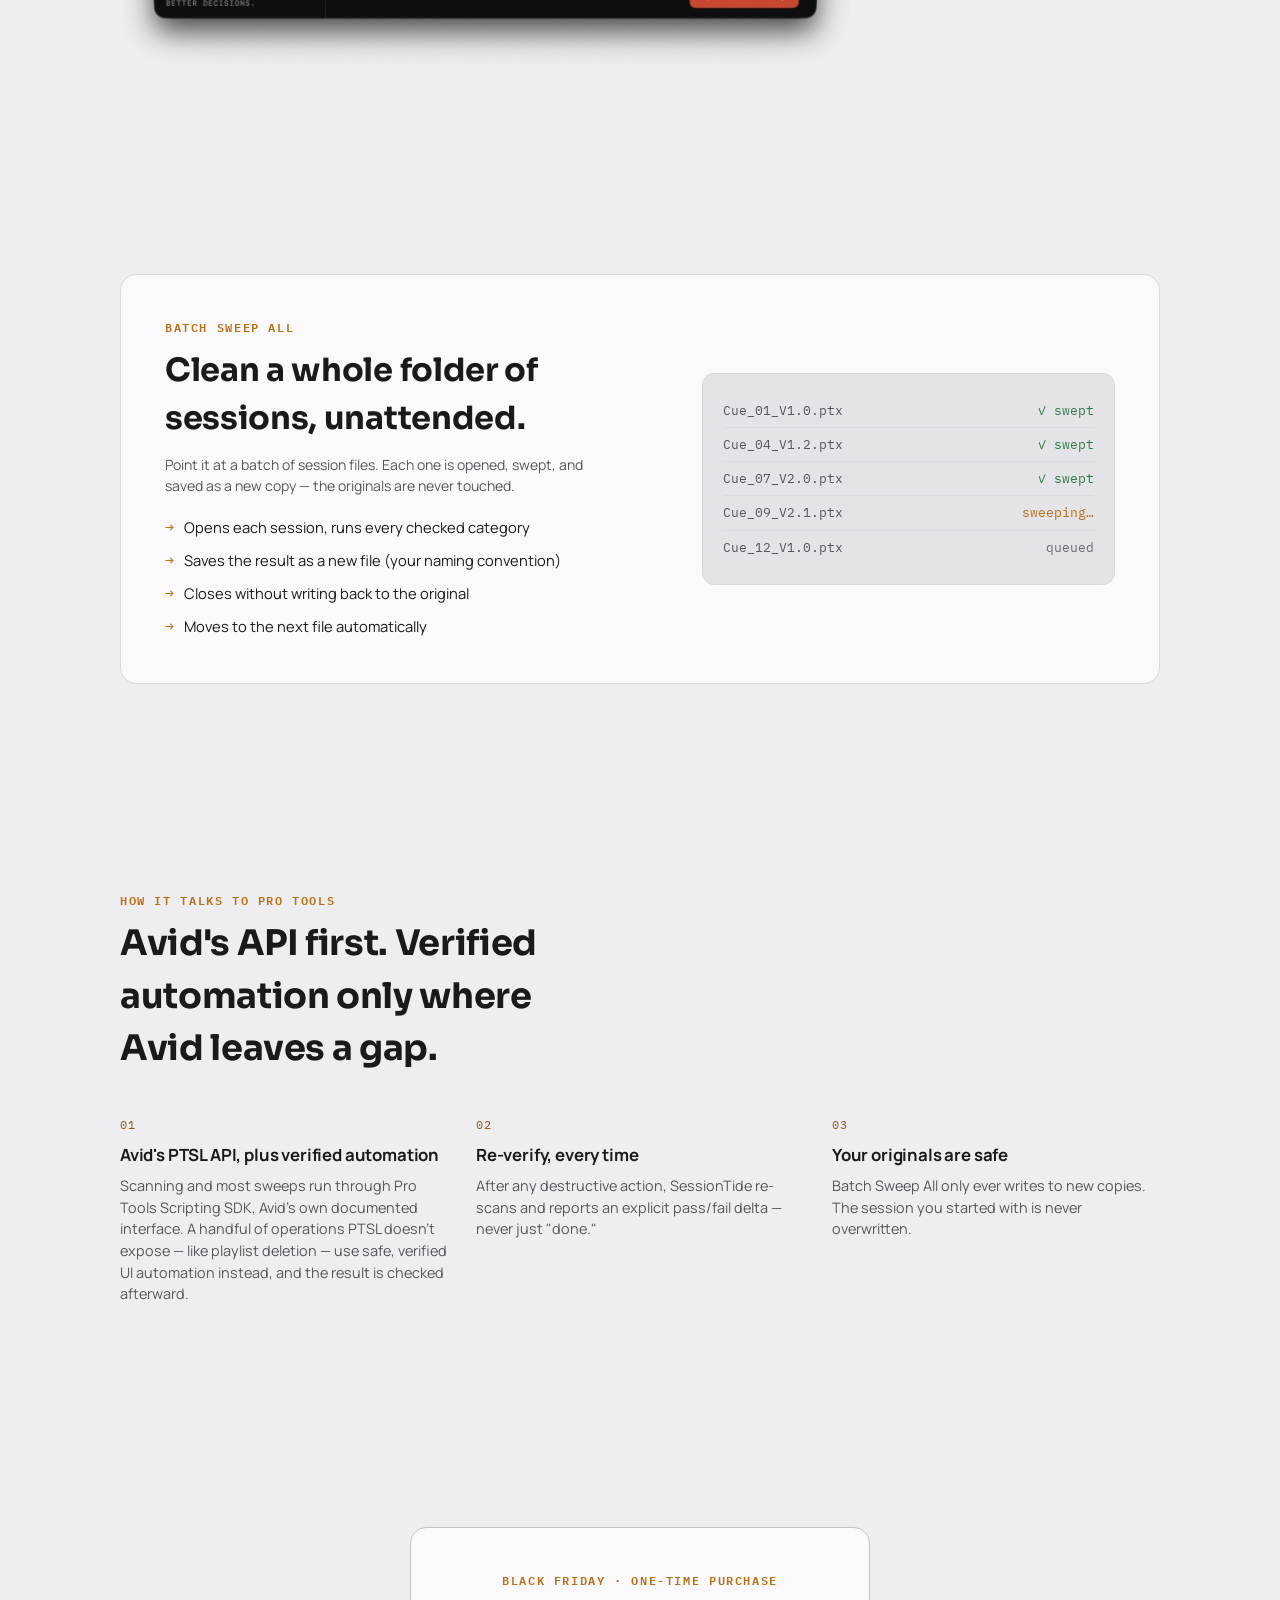
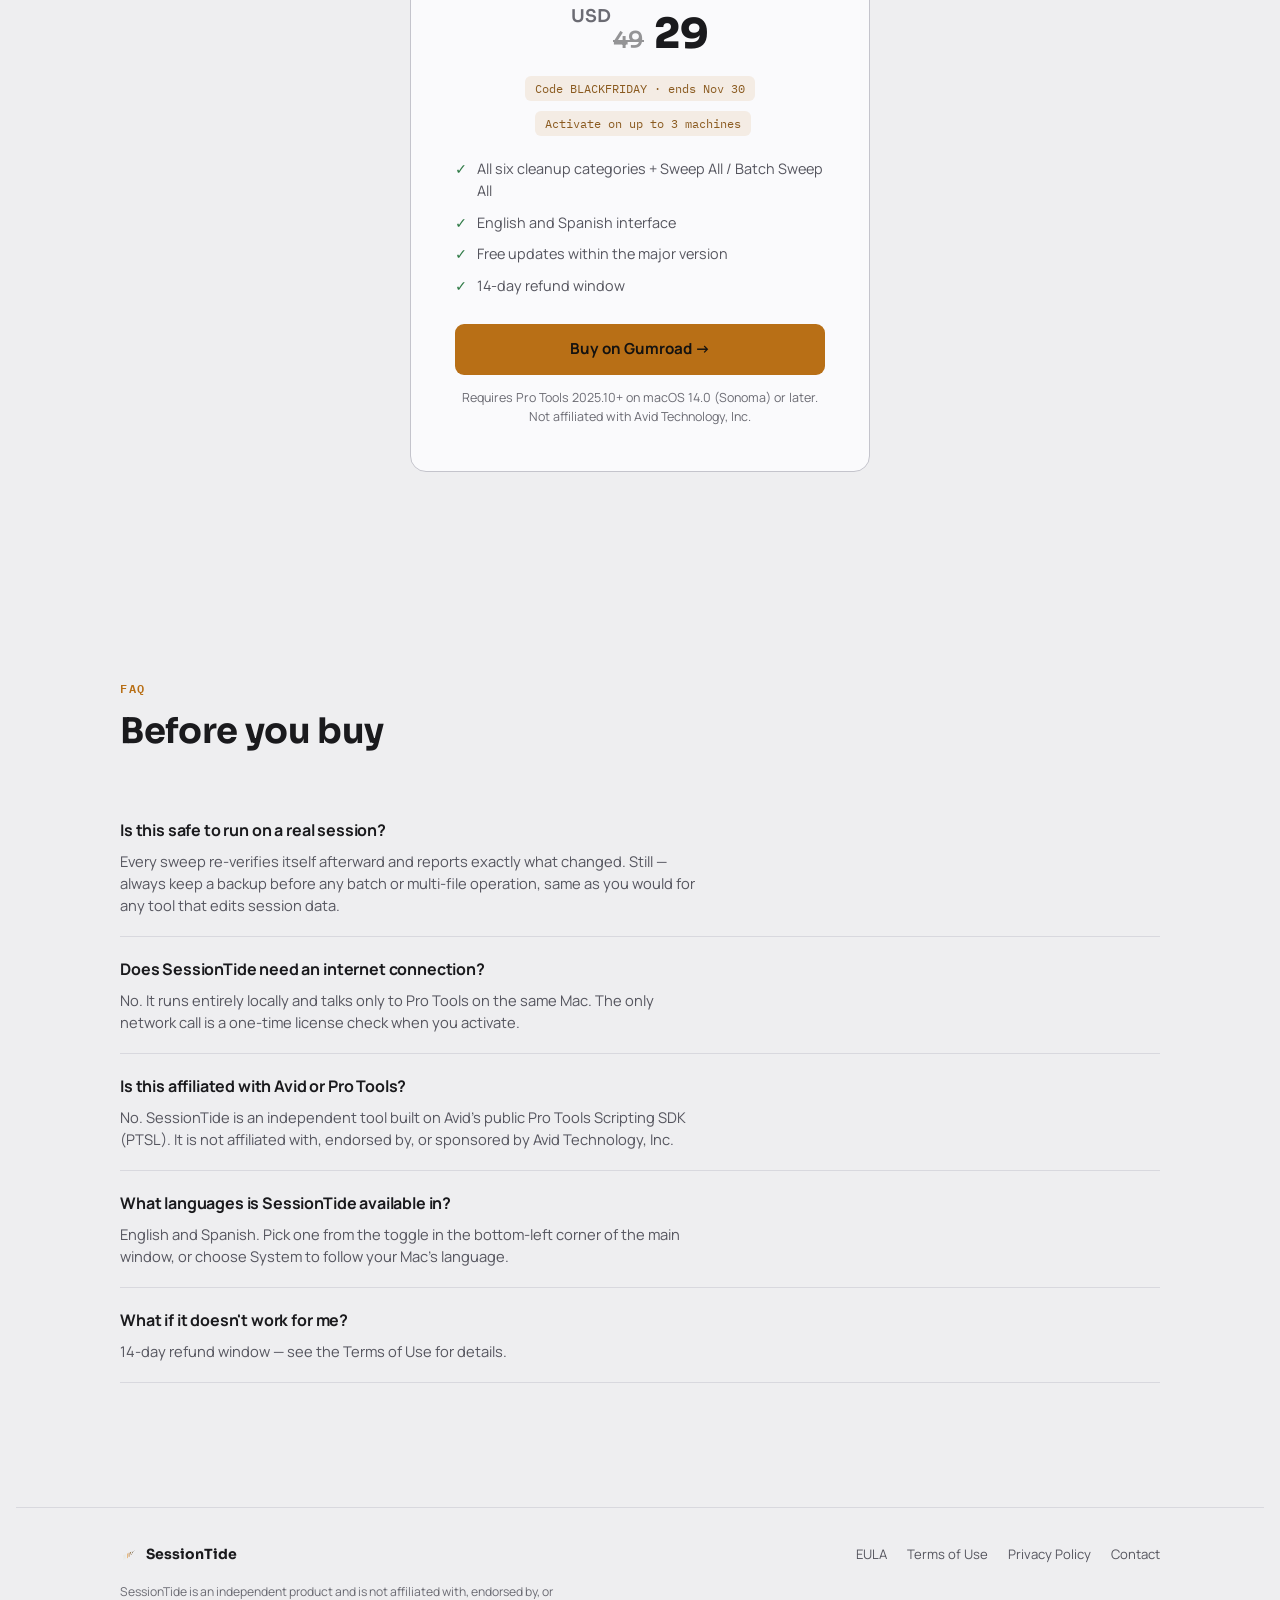
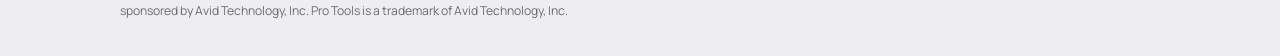
==== commit 12e0e55d: "Black Friday strip and $29 buy buttons above the fold The Black Friday price only showed in the pric" ====
--- a/index.html
+++ b/index.html
@@ -49,6 +49,17 @@
   .lede{color:var(--text-2); font-size:1.05rem; max-width:56ch;}
   .mono{font-family:"IBM Plex Mono",monospace;}
 
+  /* ---------- Black Friday strip (2026: remove after Nov 30) ---------- */
+  .promo-bar{
+    display:block; margin-inline:-16px; padding:10px 16px; text-align:center; text-decoration:none;
+    background:var(--amber); color:#141210;
+    font-family:"IBM Plex Mono",monospace; font-size:.8rem; font-weight:600; letter-spacing:.04em;
+  }
+  .promo-bar strong{font-family:"Sora",sans-serif; font-weight:800; font-size:1rem; letter-spacing:0;}
+  .promo-bar s{opacity:.55;}
+  .promo-bar:hover{filter:brightness(1.06);}
+  .price-was{text-decoration:line-through; opacity:.55; font-weight:600;}
+
   /* ---------- nav ---------- */
   nav{
     position:sticky; top:0; z-index:20; background:color-mix(in srgb, var(--bg) 88%, transparent);
@@ -66,7 +77,7 @@
     background:var(--amber); color:#141210; padding:8px 16px; border-radius:7px; text-decoration:none;
     white-space:nowrap;
   }
-  @media (max-width:640px){ .nav-links{display:none;} }
+  @media (max-width:640px){ .nav-links{display:none;} .nav-cta{margin-left:auto;} }
 
   /* ---------- hero ---------- */
   /* hero-console.jpg: "Neve Sound Board" by Conner Darnell on Unsplash
@@ -235,6 +246,8 @@
   .foot-disclaimer{font-size:.76rem; color:var(--text-3); margin-top:18px; max-width:70ch;}
 </style>
 
+<a class="promo-bar" href="https://juanpedrohuici.gumroad.com/l/kjigfs/BLACKFRIDAY">BLACK FRIDAY · SessionTide <strong>$29</strong> <s>$49</s> · code BLACKFRIDAY · until Nov 30 →</a>
+
 <nav>
   <div class="nav-row">
     <a href="#top" class="brand"><img src="[data-uri]" alt=""> SessionTide</a>
@@ -244,7 +257,7 @@
       <a href="#pricing">Pricing</a>
       <a href="#faq">FAQ</a>
     </div>
-    <a class="nav-cta" href="https://juanpedrohuici.gumroad.com/l/kjigfs/BLACKFRIDAY">Buy on Gumroad</a>
+    <a class="nav-cta" href="https://juanpedrohuici.gumroad.com/l/kjigfs/BLACKFRIDAY">Buy for $29</a>
   </div>
 </nav>
 
@@ -256,7 +269,7 @@
     <p class="lede"><strong>Stop burning hours on manual cleanup. Confirm once, walk away — SessionTide does the rest.</strong></p>
     <p class="lede">It sweeps inactive tracks, muted clips, unused playlists, offline clips, and disabled plugins and sends — built on Avid's official scripting API, with safe, verified automation filling the gaps where that API stops short.</p>
     <div class="hero-ctas">
-      <a class="btn btn-primary" href="https://juanpedrohuici.gumroad.com/l/kjigfs/BLACKFRIDAY">Buy on Gumroad →</a>
+      <a class="btn btn-primary" href="https://juanpedrohuici.gumroad.com/l/kjigfs/BLACKFRIDAY">Buy for $29 <span class="price-was">$49</span> →</a>
       <a class="btn btn-secondary" href="#features">See what it cleans up</a>
     </div>
     <div class="hero-meta">
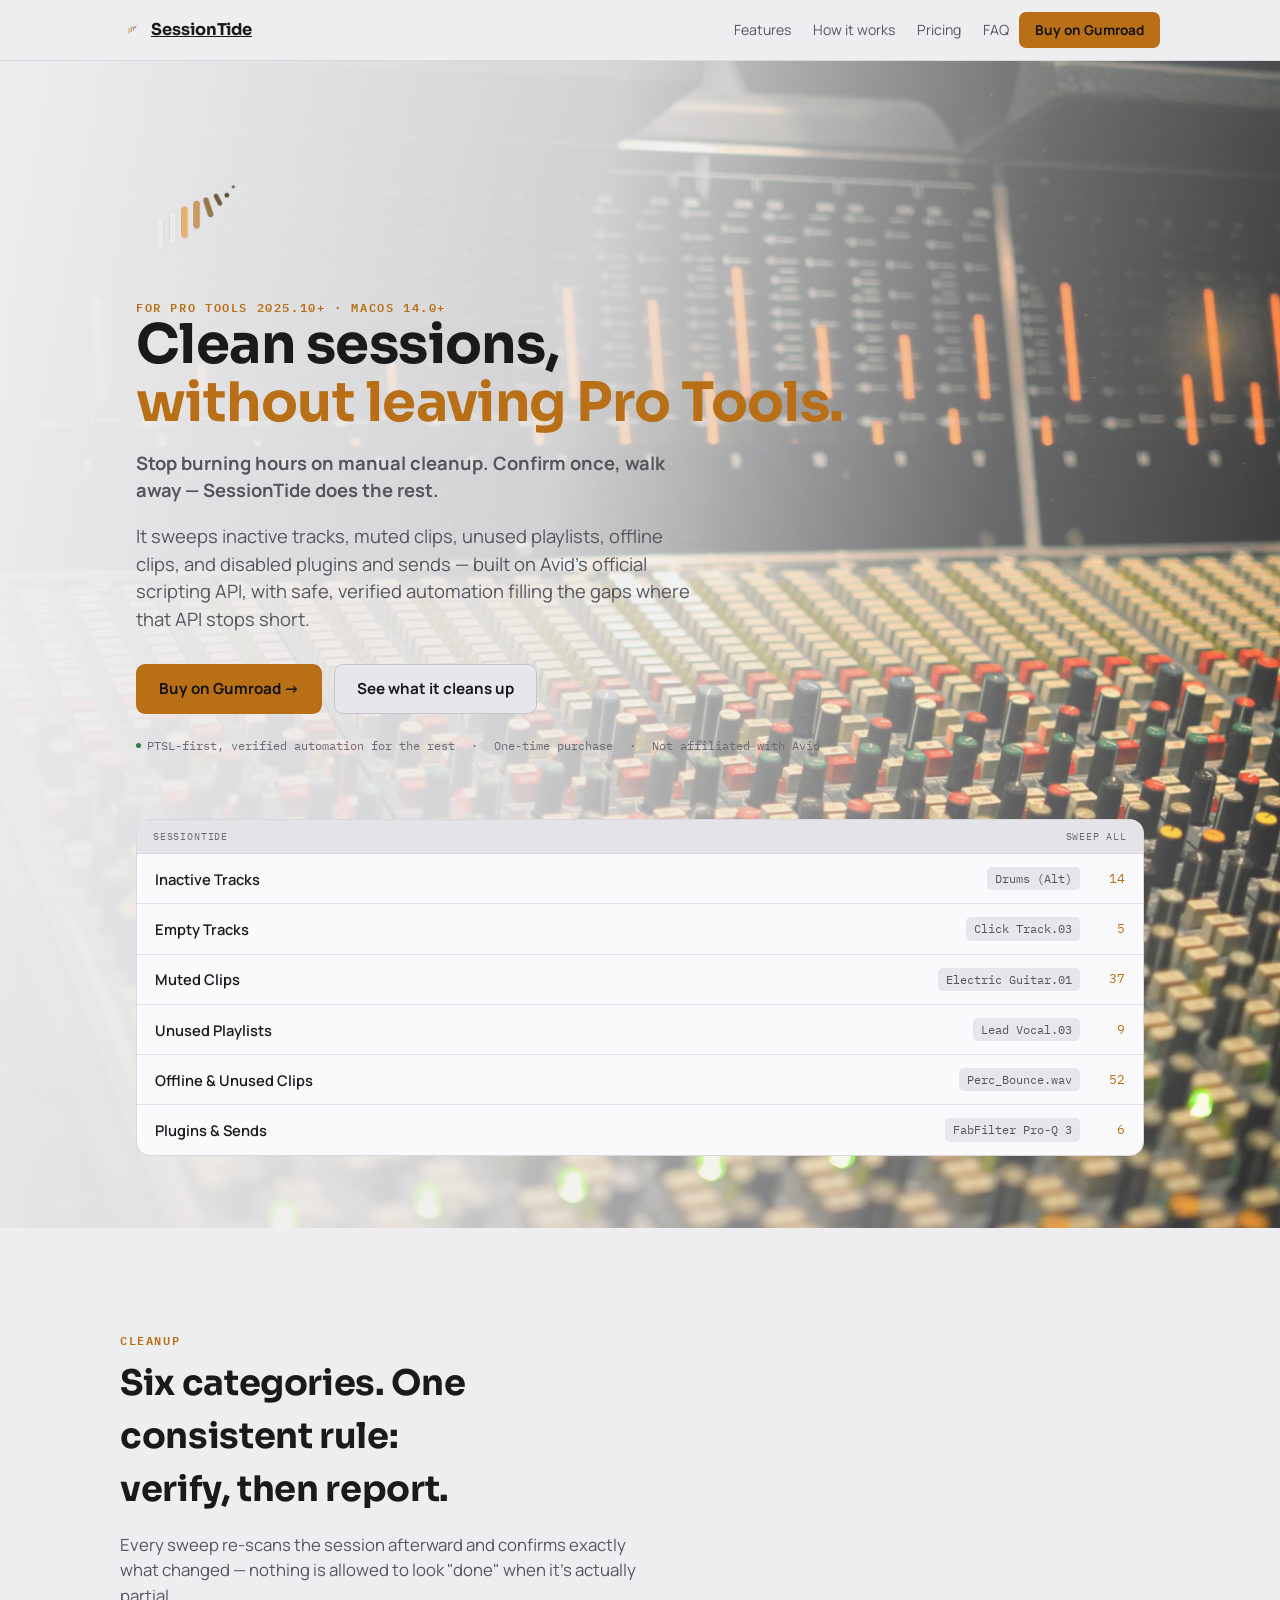
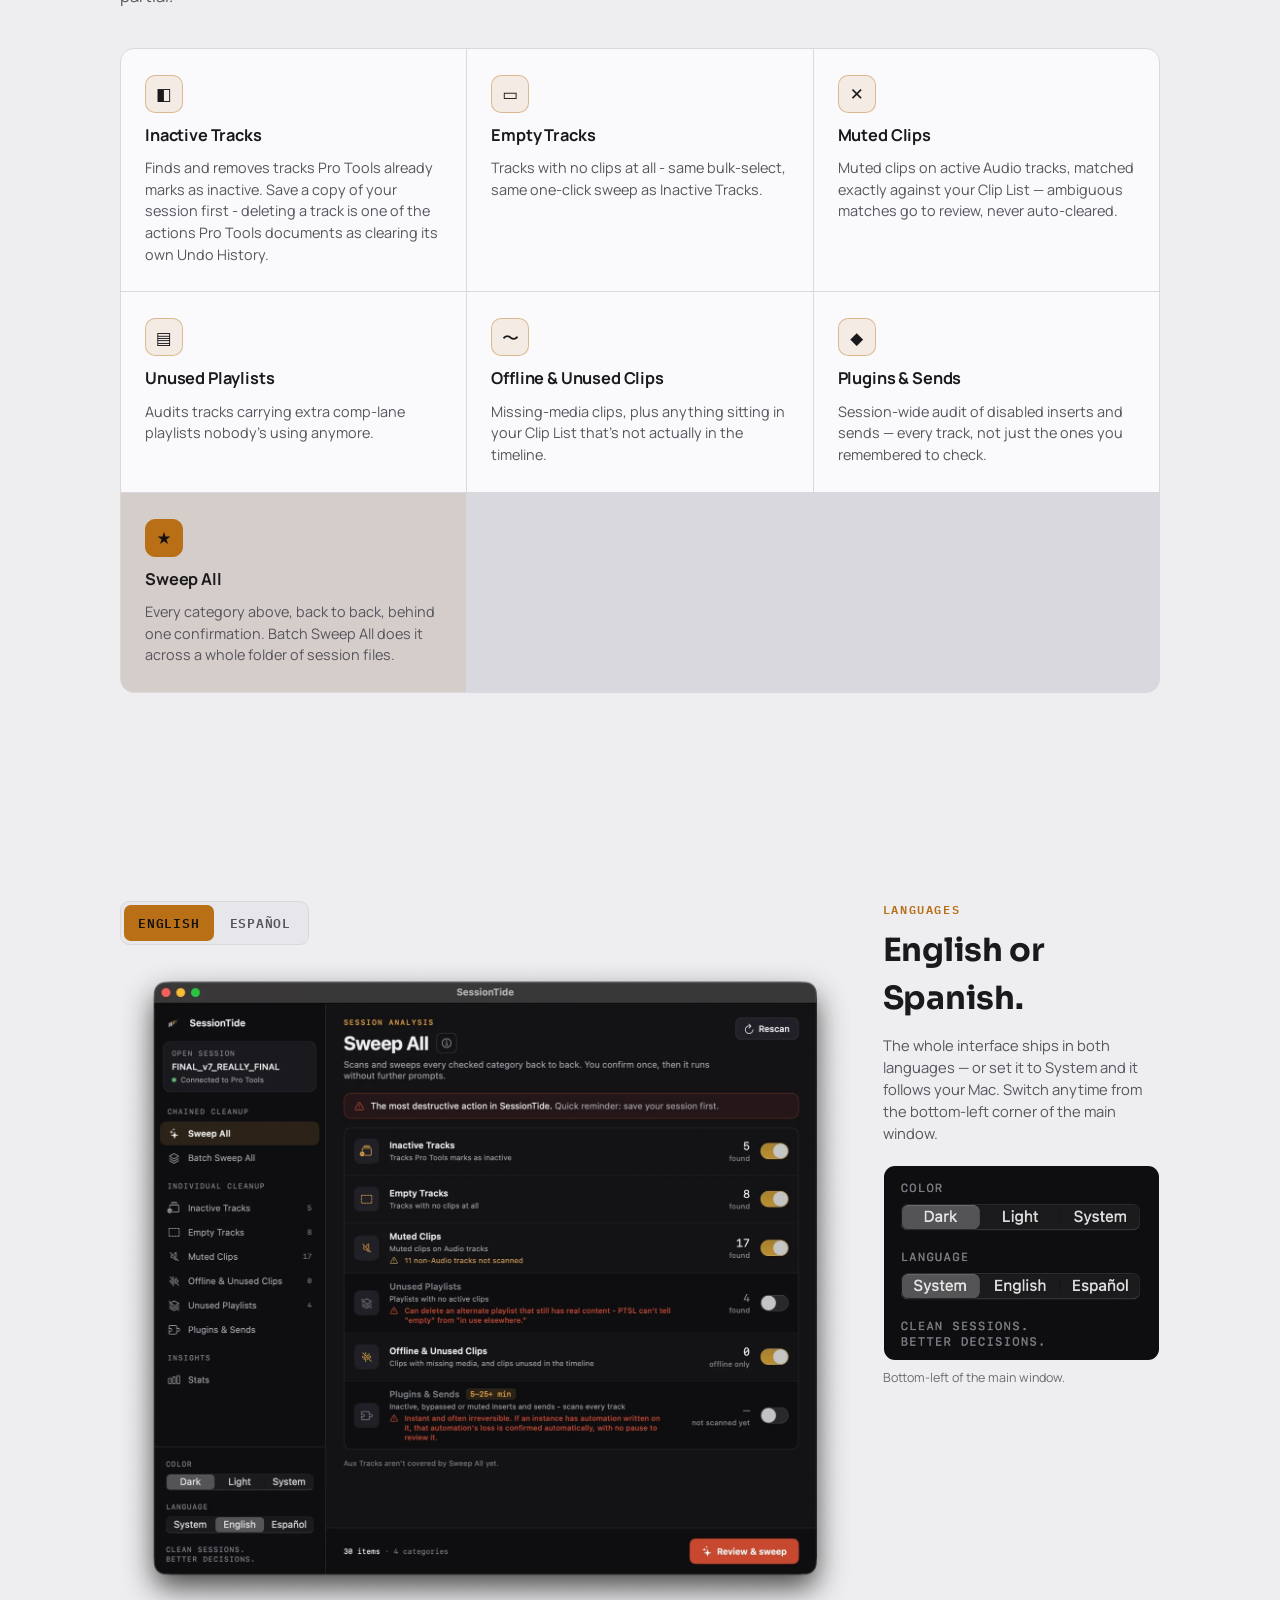
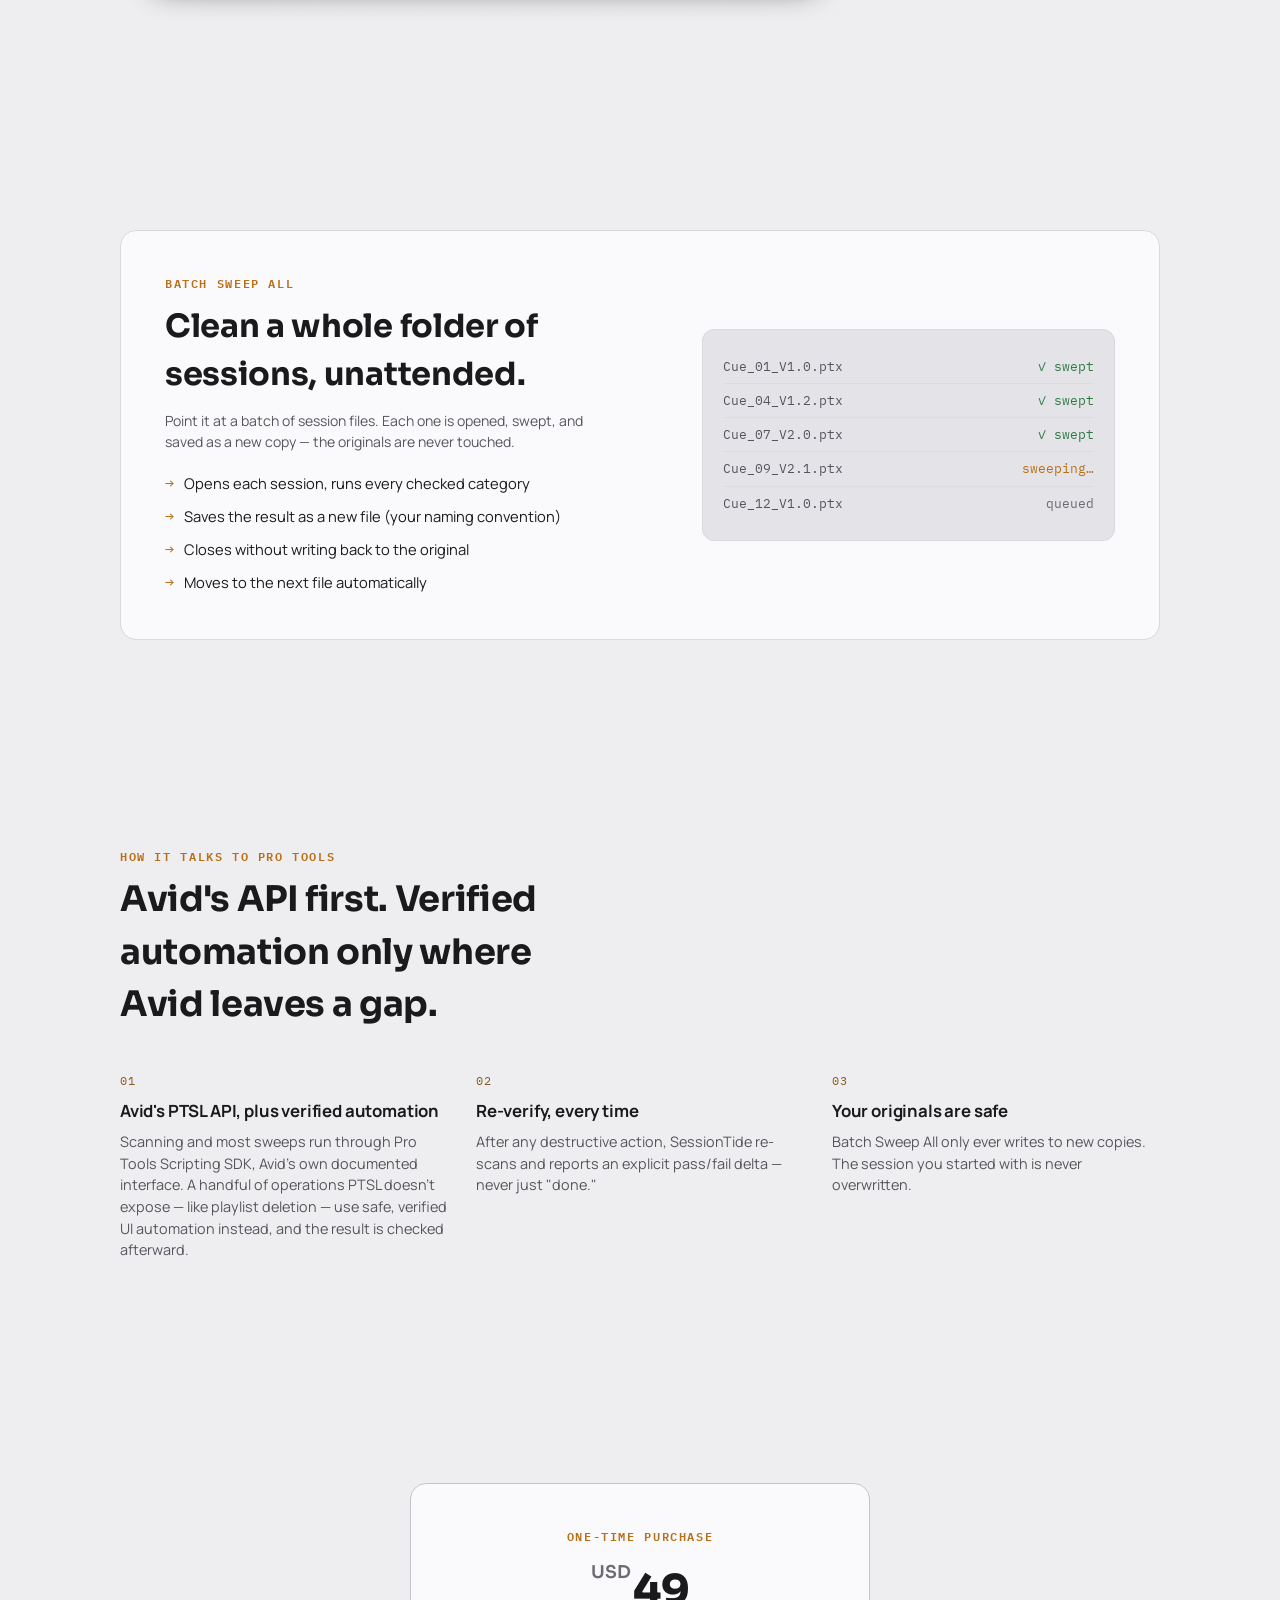
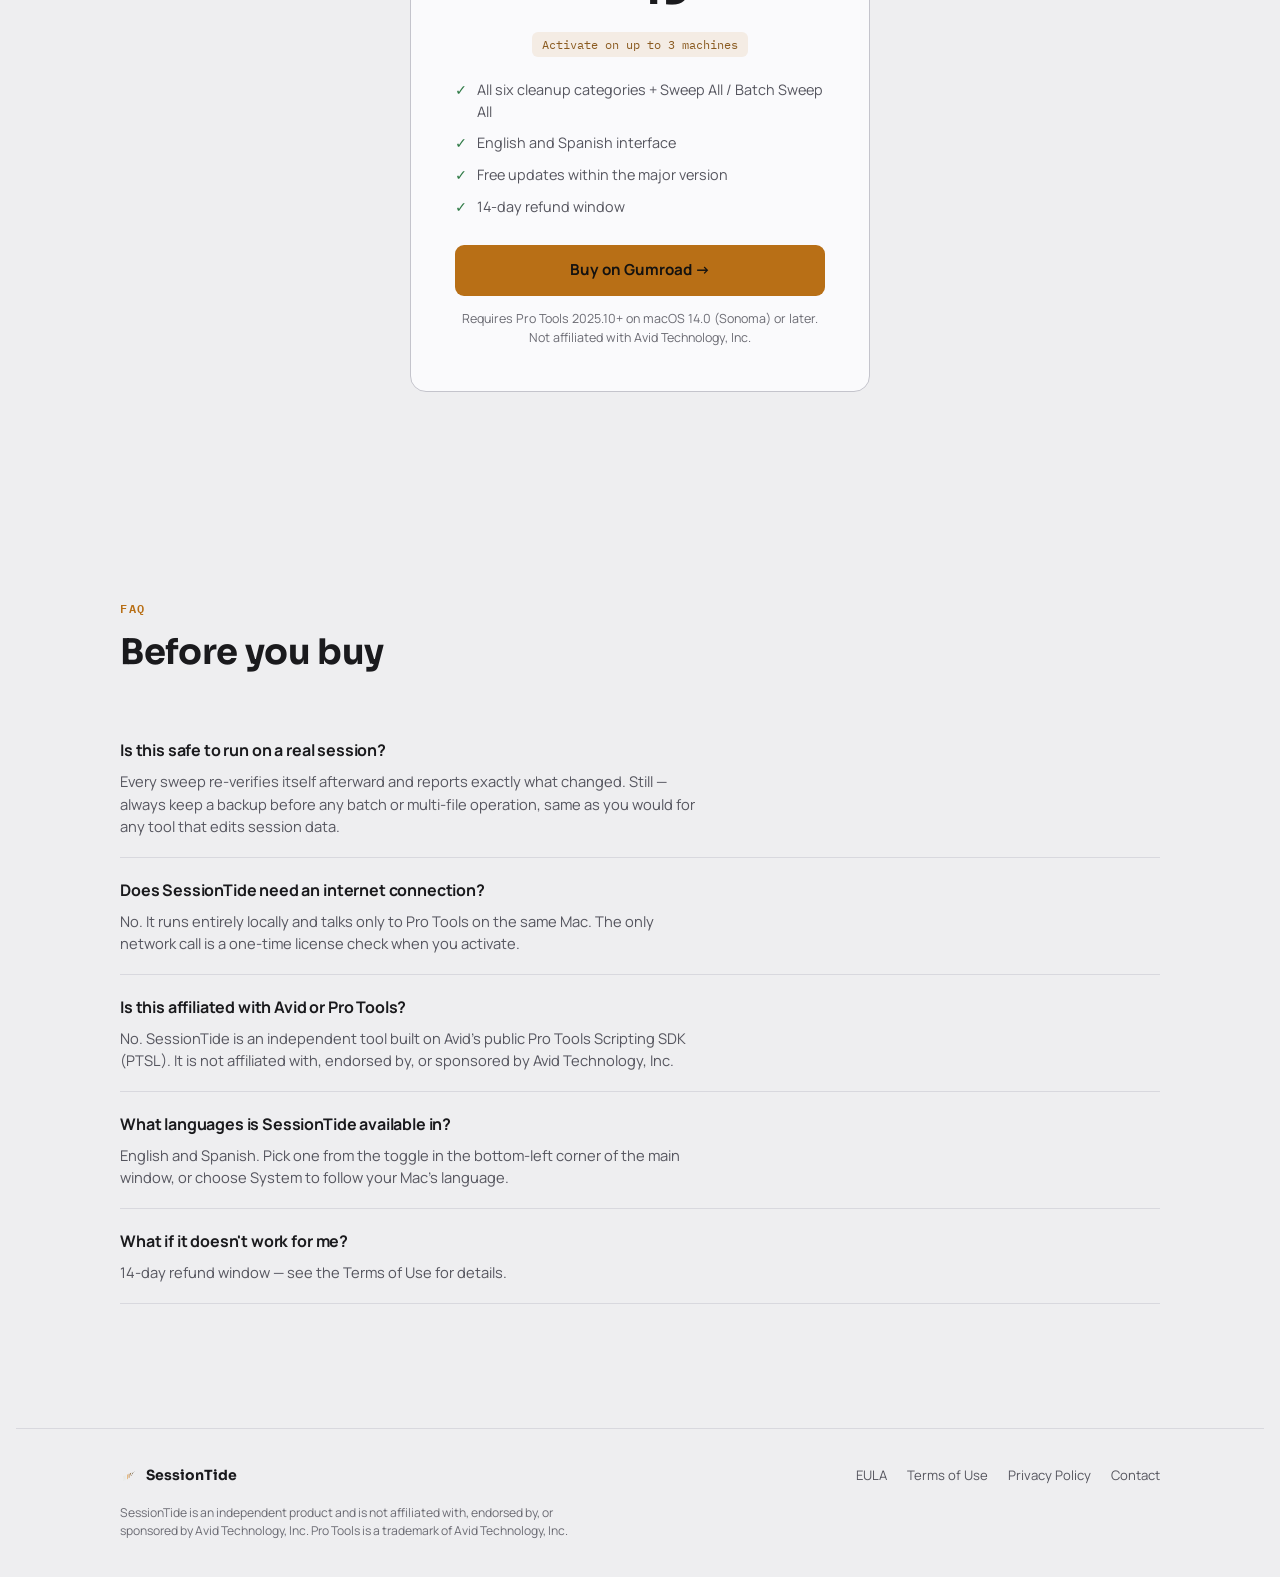
==== commit 08ae60f7: "End Black Friday: back to USD 49 Removes the promo strip and the $29 labels on the buttons and in th" ====
--- a/index.html
+++ b/index.html
@@ -49,17 +49,6 @@
   .lede{color:var(--text-2); font-size:1.05rem; max-width:56ch;}
   .mono{font-family:"IBM Plex Mono",monospace;}
 
-  /* ---------- Black Friday strip (2026: remove after Nov 30) ---------- */
-  .promo-bar{
-    display:block; margin-inline:-16px; padding:10px 16px; text-align:center; text-decoration:none;
-    background:var(--amber); color:#141210;
-    font-family:"IBM Plex Mono",monospace; font-size:.8rem; font-weight:600; letter-spacing:.04em;
-  }
-  .promo-bar strong{font-family:"Sora",sans-serif; font-weight:800; font-size:1rem; letter-spacing:0;}
-  .promo-bar s{opacity:.55;}
-  .promo-bar:hover{filter:brightness(1.06);}
-  .price-was{text-decoration:line-through; opacity:.55; font-weight:600;}
-
   /* ---------- nav ---------- */
   nav{
     position:sticky; top:0; z-index:20; background:color-mix(in srgb, var(--bg) 88%, transparent);
@@ -246,8 +235,6 @@
   .foot-disclaimer{font-size:.76rem; color:var(--text-3); margin-top:18px; max-width:70ch;}
 </style>
 
-<a class="promo-bar" href="https://juanpedrohuici.gumroad.com/l/kjigfs/BLACKFRIDAY">BLACK FRIDAY · SessionTide <strong>$29</strong> <s>$49</s> · code BLACKFRIDAY · until Nov 30 →</a>
-
 <nav>
   <div class="nav-row">
     <a href="#top" class="brand"><img src="[data-uri]" alt=""> SessionTide</a>
@@ -257,7 +244,7 @@
       <a href="#pricing">Pricing</a>
       <a href="#faq">FAQ</a>
     </div>
-    <a class="nav-cta" href="https://juanpedrohuici.gumroad.com/l/kjigfs/BLACKFRIDAY">Buy for $29</a>
+    <a class="nav-cta" href="https://juanpedrohuici.gumroad.com/l/kjigfs">Buy on Gumroad</a>
   </div>
 </nav>
 
@@ -269,7 +256,7 @@
     <p class="lede"><strong>Stop burning hours on manual cleanup. Confirm once, walk away — SessionTide does the rest.</strong></p>
     <p class="lede">It sweeps inactive tracks, muted clips, unused playlists, offline clips, and disabled plugins and sends — built on Avid's official scripting API, with safe, verified automation filling the gaps where that API stops short.</p>
     <div class="hero-ctas">
-      <a class="btn btn-primary" href="https://juanpedrohuici.gumroad.com/l/kjigfs/BLACKFRIDAY">Buy for $29 <span class="price-was">$49</span> →</a>
+      <a class="btn btn-primary" href="https://juanpedrohuici.gumroad.com/l/kjigfs">Buy on Gumroad →</a>
       <a class="btn btn-secondary" href="#features">See what it cleans up</a>
     </div>
     <div class="hero-meta">
@@ -411,17 +398,16 @@
 
   <section id="pricing">
     <div class="price-card">
-      <div class="eyebrow">BLACK FRIDAY · ONE-TIME PURCHASE</div>
-      <div class="price-value"><span class="cur">USD</span><span style="text-decoration:line-through; opacity:.45; font-size:.55em; margin-right:10px; font-weight:600;">49</span>29</div>
-      <div class="price-note">Code BLACKFRIDAY · ends Nov 30</div>
-      <div class="price-note" style="margin-left:6px;">Activate on up to 3 machines</div>
+      <div class="eyebrow">ONE-TIME PURCHASE</div>
+      <div class="price-value"><span class="cur">USD</span>49</div>
+      <div class="price-note">Activate on up to 3 machines</div>
       <ul class="price-list">
         <li>All six cleanup categories + Sweep All / Batch Sweep All</li>
         <li>English and Spanish interface</li>
         <li>Free updates within the major version</li>
         <li>14-day refund window</li>
       </ul>
-      <a class="btn btn-primary" href="https://juanpedrohuici.gumroad.com/l/kjigfs/BLACKFRIDAY">Buy on Gumroad →</a>
+      <a class="btn btn-primary" href="https://juanpedrohuici.gumroad.com/l/kjigfs">Buy on Gumroad →</a>
       <div class="price-fine">Requires Pro Tools 2025.10+ on macOS 14.0 (Sonoma) or later. Not affiliated with Avid Technology, Inc.</div>
     </div>
   </section>
